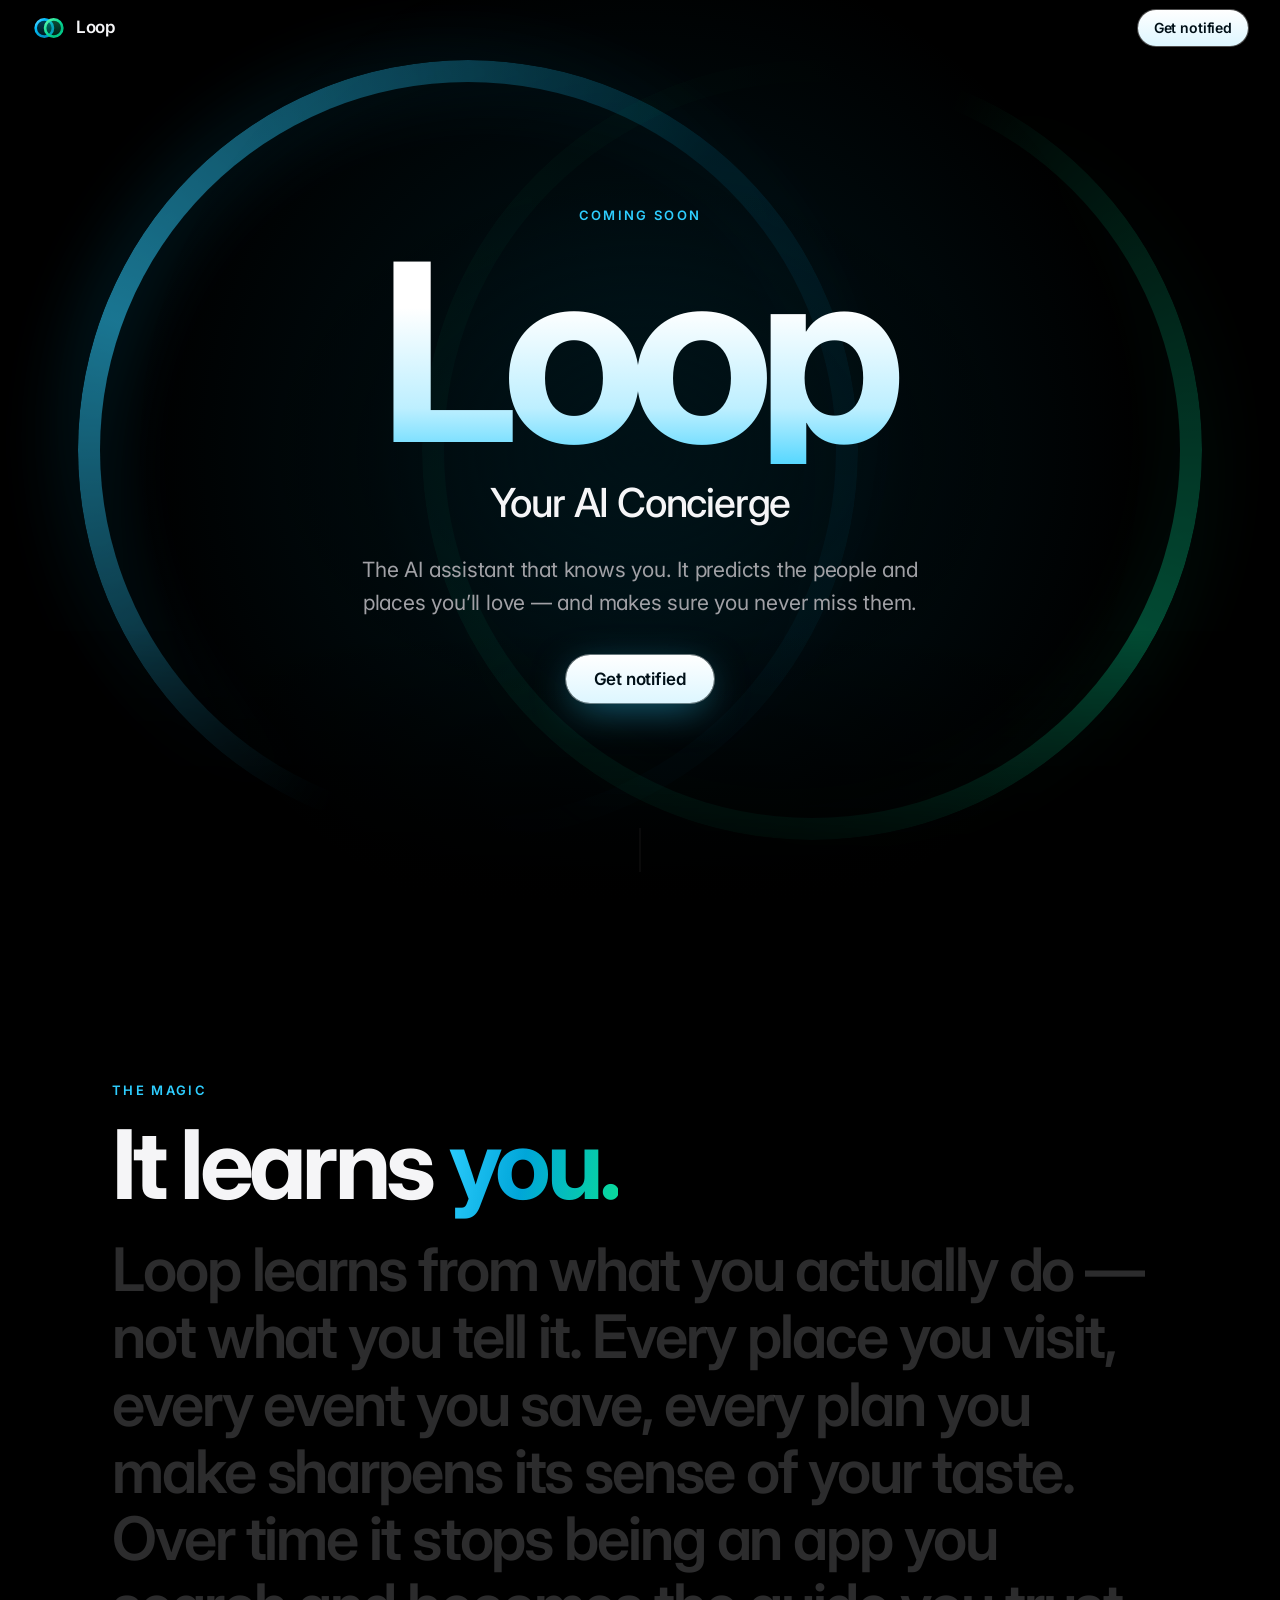
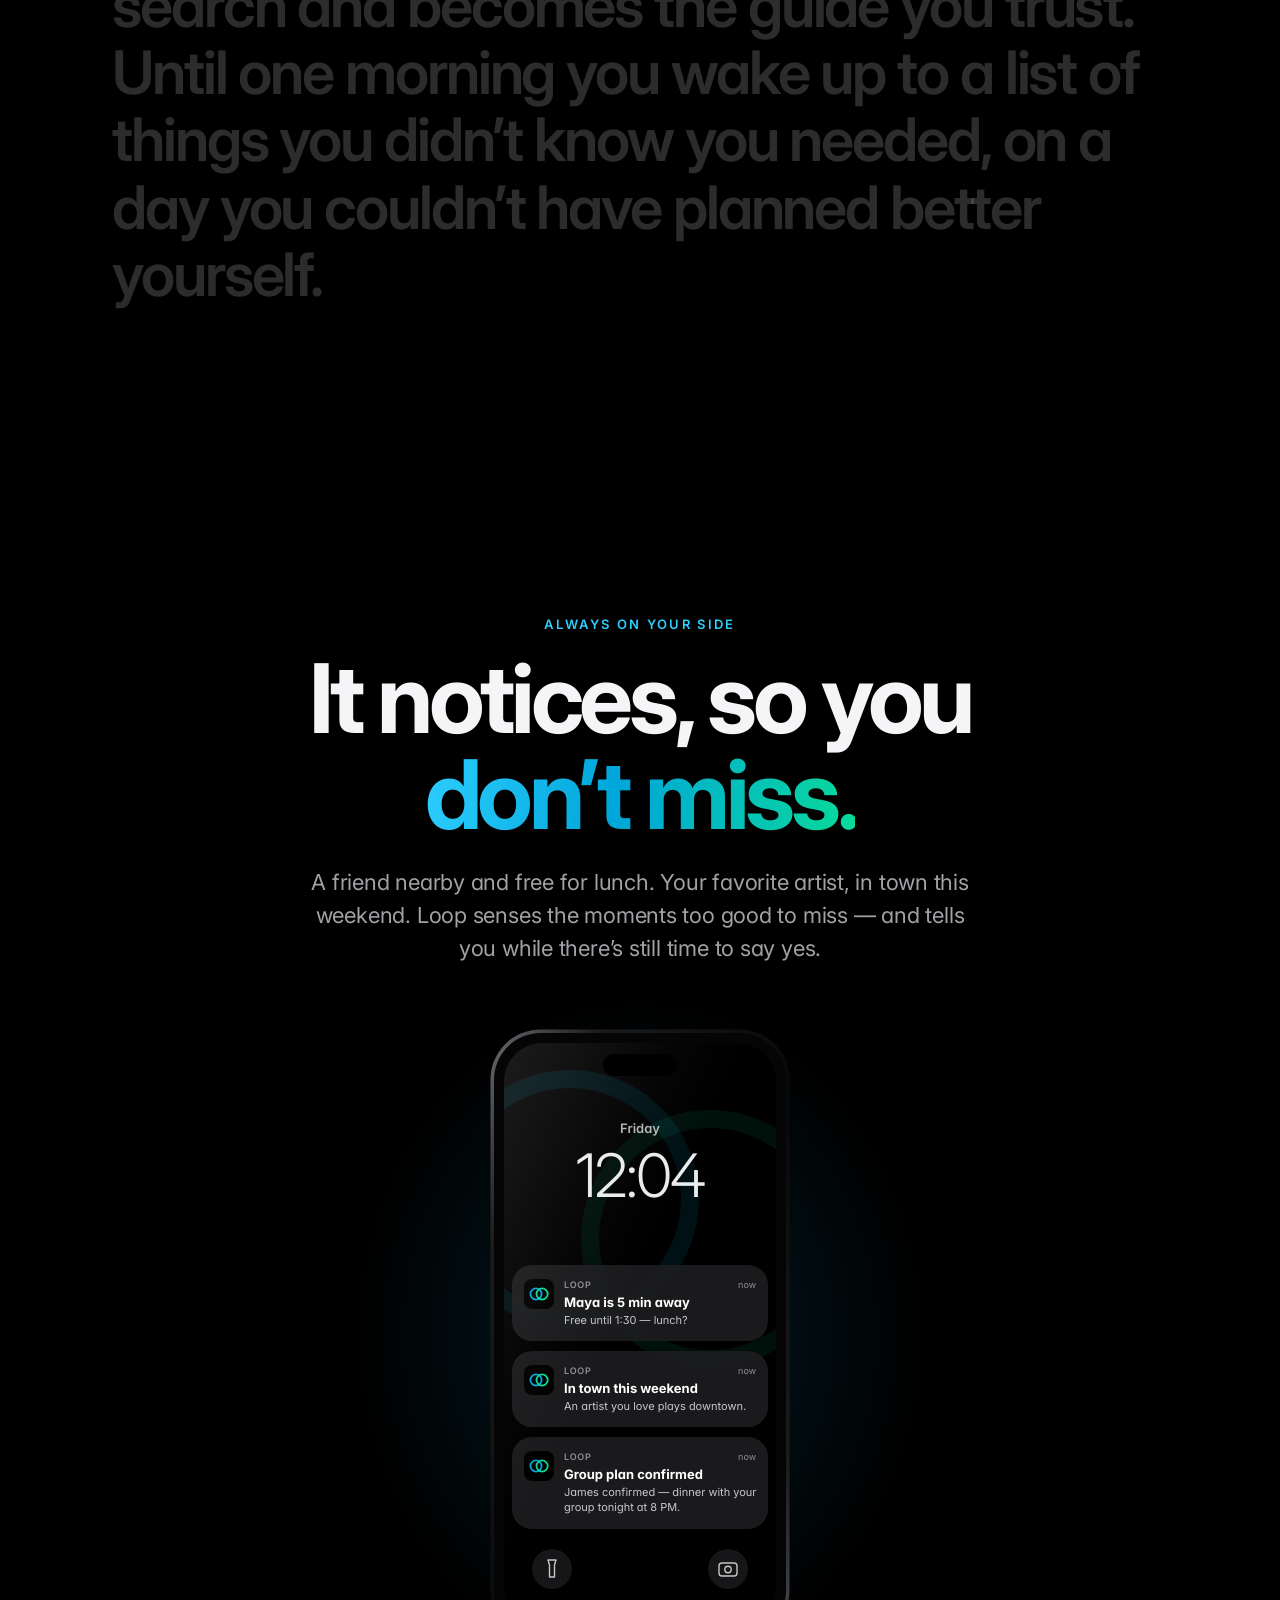
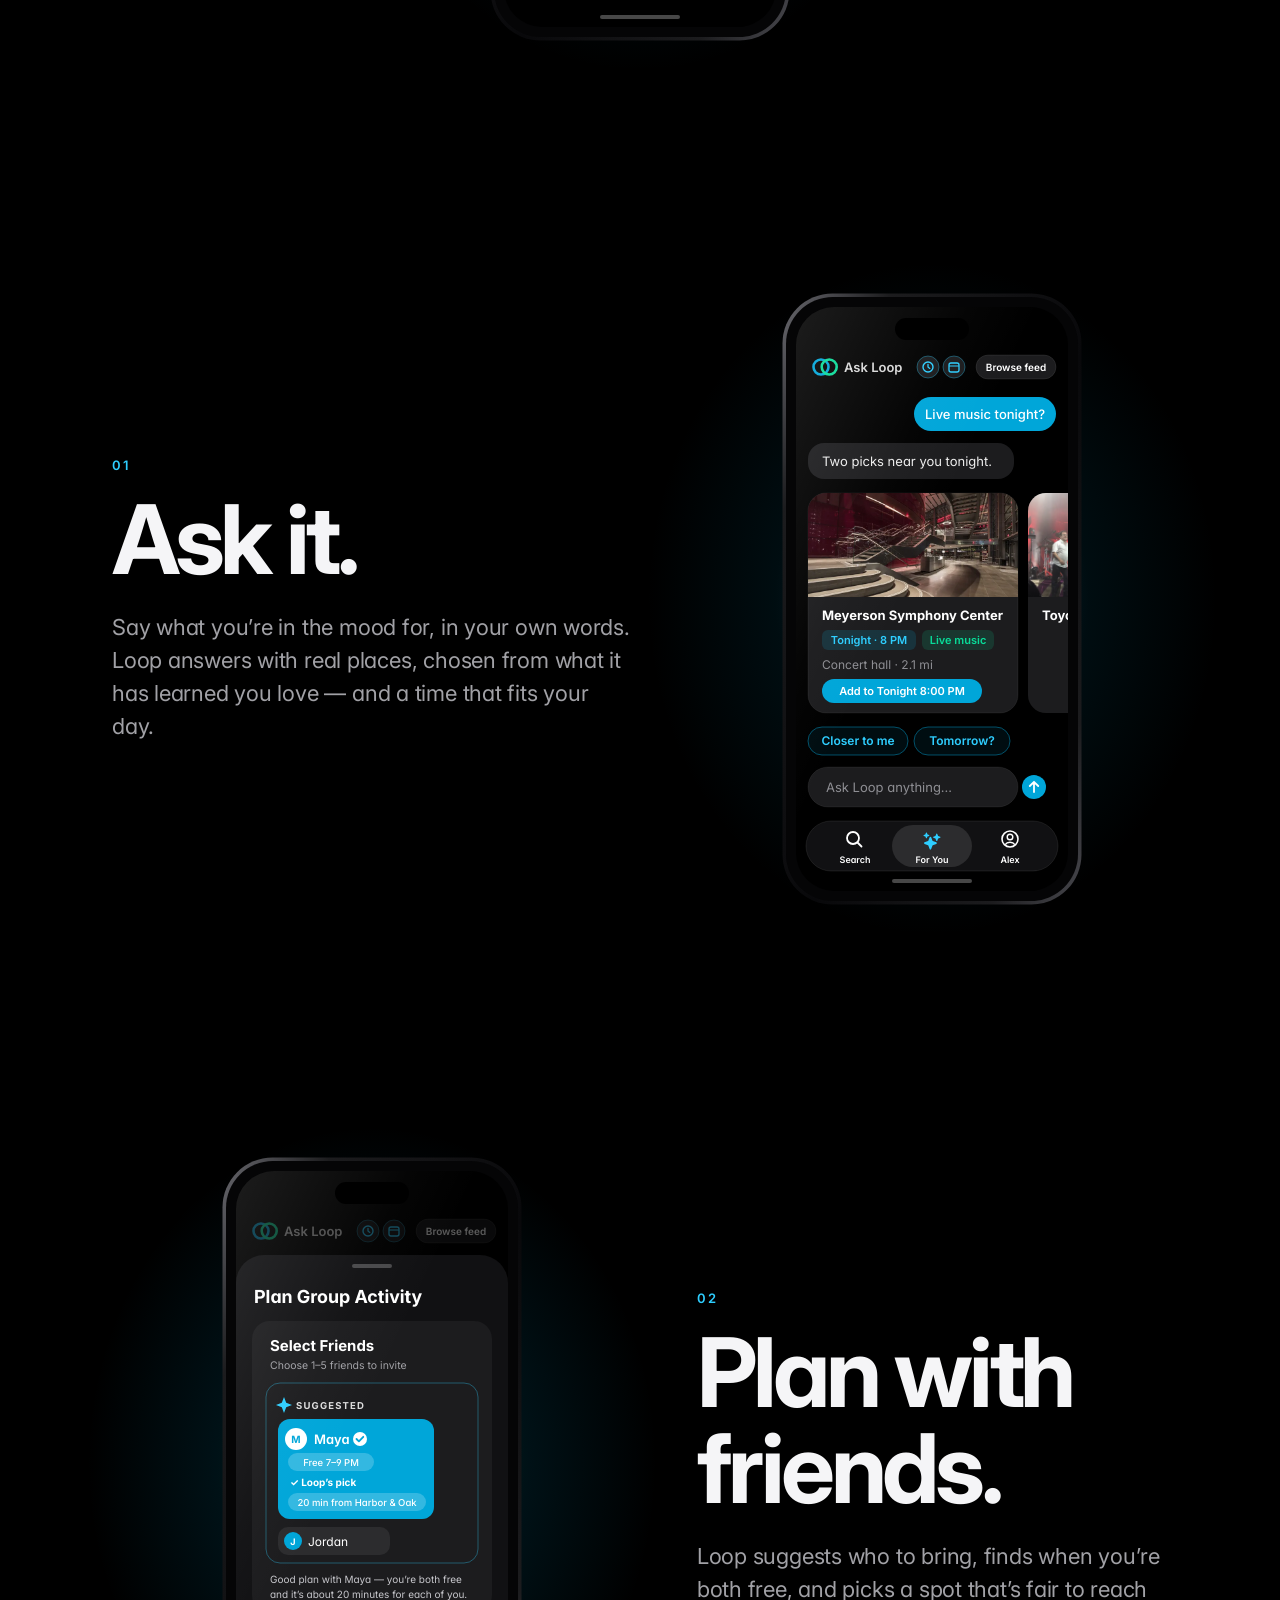
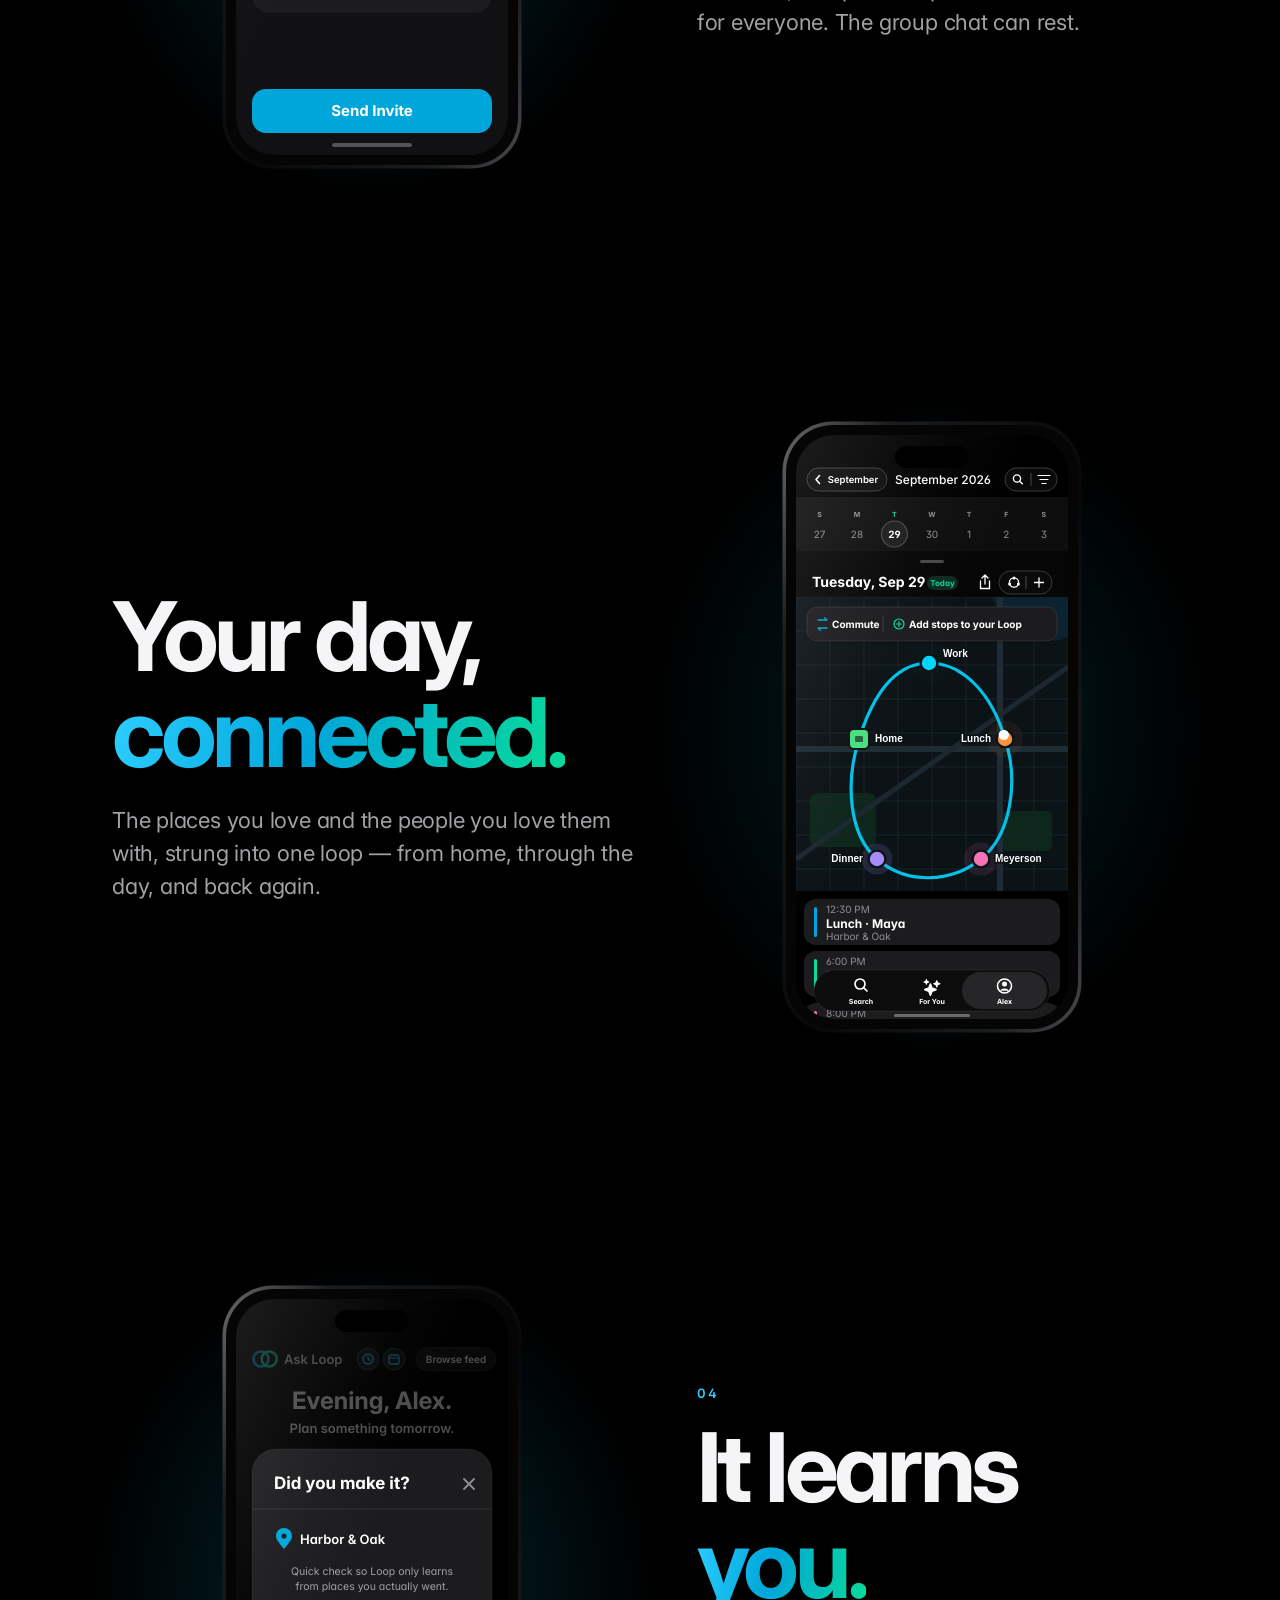
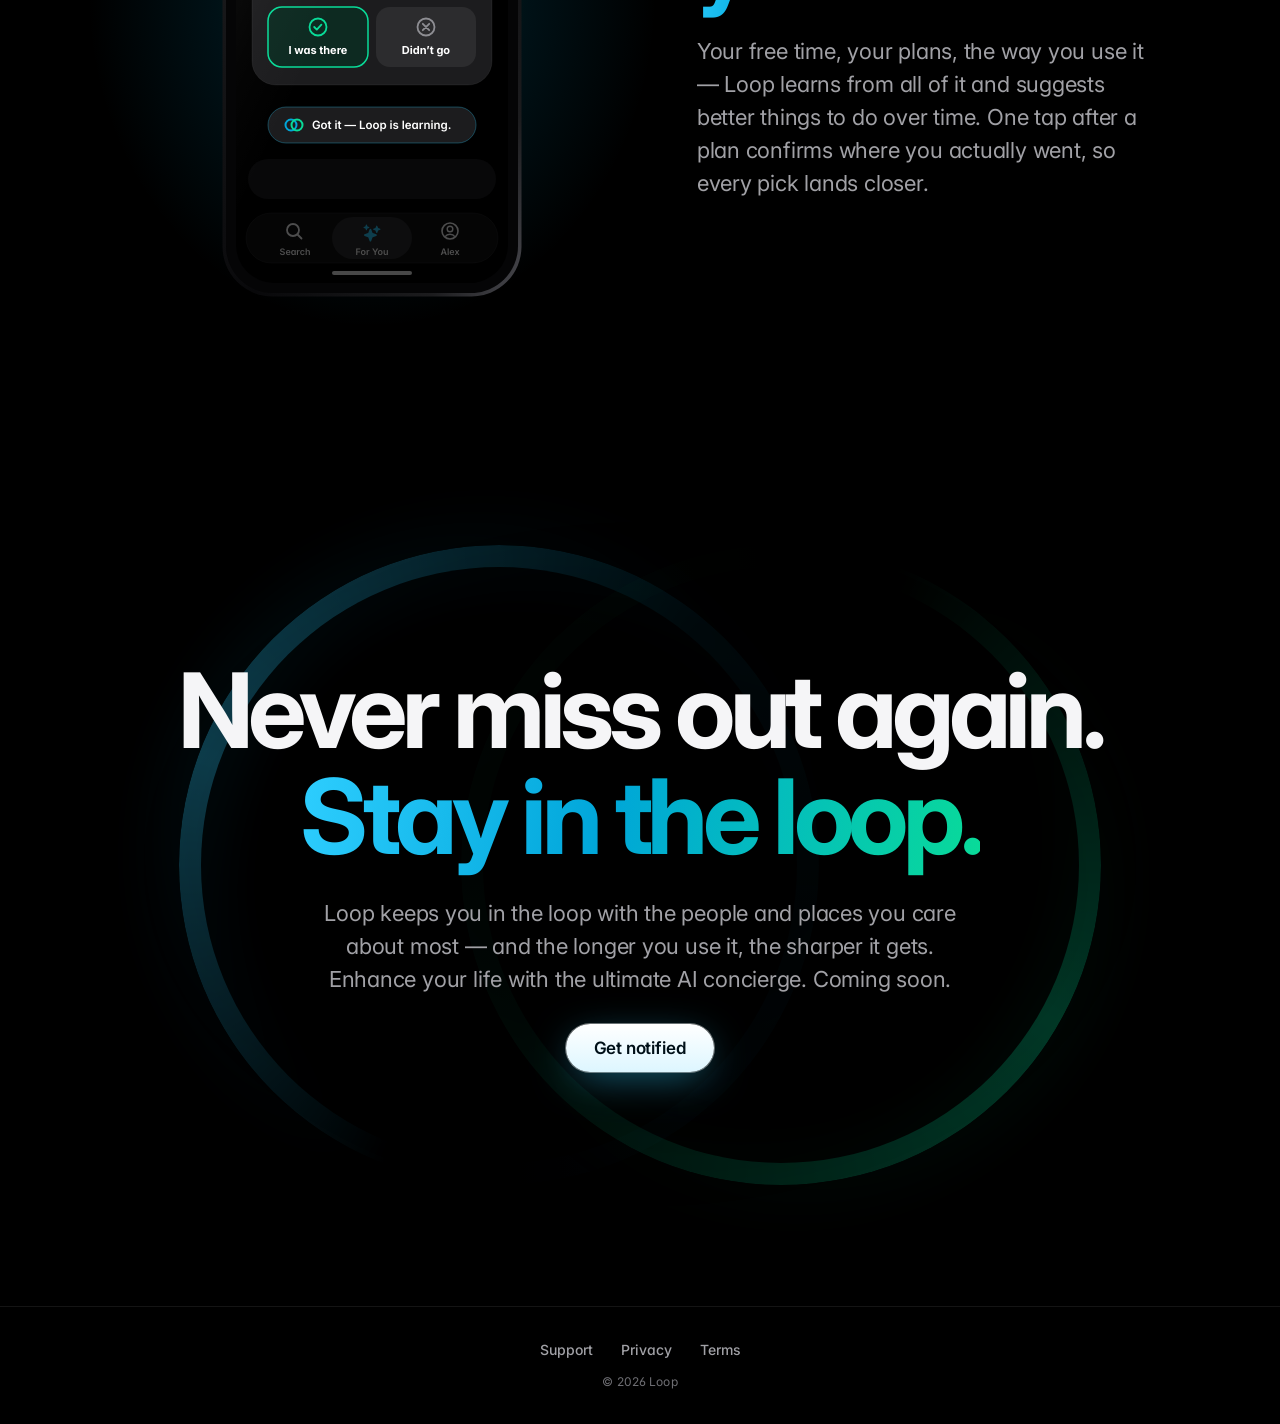
==== index.html @ 88862826 "Footer: drop photo credit" ====
<!DOCTYPE html>
<html lang="en">
<head>
  <meta charset="UTF-8">
  <meta name="viewport" content="width=device-width, initial-scale=1.0, viewport-fit=cover">
  <title>Loop – AI Concierge</title>
  <meta name="description" content="Loop predicts the people and places you'll love and keeps you connected to them, learning your taste over time. Loop – AI Concierge is coming soon.">
  <meta name="theme-color" content="#000000">
  <meta name="color-scheme" content="dark">
  <meta property="og:title" content="Loop – Your AI Concierge">
  <meta property="og:description" content="The AI assistant that knows you. Loop predicts the people and places you'll love, and makes sure you never miss them. Stay in the loop.">
  <meta property="og:type" content="website">
  <meta property="og:url" content="https://loopaiapp.com/">
  <link rel="icon" type="image/svg+xml" href="assets/loop-logo.svg">
  <link rel="icon" type="image/png" href="assets/favicon.png">
  <link rel="apple-touch-icon" href="assets/apple-touch-icon.png">
  <meta property="og:site_name" content="Loop">
  <meta property="og:image" content="https://loopaiapp.com/assets/og-loop.png">
  <meta property="og:image:width" content="1200">
  <meta property="og:image:height" content="630">
  <meta property="og:image:alt" content="Loop, your AI Concierge — coming soon.">
  <meta name="twitter:card" content="summary_large_image">
  <meta name="twitter:title" content="Loop – Your AI Concierge">
  <meta name="twitter:description" content="The AI assistant that knows you. Loop predicts the people and places you'll love, and makes sure you never miss them.">
  <meta name="twitter:image" content="https://loopaiapp.com/assets/og-loop.png">
  <link rel="preconnect" href="https://fonts.googleapis.com">
  <link rel="preconnect" href="https://fonts.gstatic.com" crossorigin>
  <link rel="stylesheet" href="https://fonts.googleapis.com/css2?family=Inter:wght@300;400;500;600;700;800&display=swap">
  <link rel="stylesheet" href="styles.css">
  <script>document.documentElement.classList.add('js');</script>
  <script src="app.js" defer></script>
</head>
<body class="unveil">

  <a class="skip" href="#main">Skip to content</a>

  <header class="nav" id="nav">
    <a class="nav-brand" href="#top" aria-label="Loop home">
      <img src="assets/loop-logo.svg" alt="" width="34" height="24">
      <span>Loop</span>
    </a>
    <a class="pill pill-sm" href="mailto:support@loopaiapp.com?subject=Notify%20me">Get notified</a>
  </header>

  <main id="main">

    <!-- 1. Hero -->
    <section class="hero" id="top" aria-labelledby="hero-title">
      <div class="rings" aria-hidden="true">
        <span class="ring ring-a"></span>
        <span class="ring ring-b"></span>
        <span class="halo"></span>
      </div>

      <div class="hero-inner">
        <p class="eyebrow reveal">Coming soon</p>
        <h1 id="hero-title" class="display reveal" style="--d:1">Loop</h1>
        <p class="hero-sub reveal" style="--d:2">Your AI Concierge</p>
        <p class="hero-promise reveal" style="--d:3">The AI assistant that knows you. It predicts the people and places you&rsquo;ll love &mdash; and makes sure you never miss them.</p>
        <div class="reveal" style="--d:4">
          <a class="pill" href="mailto:support@loopaiapp.com?subject=Notify%20me">Get notified</a>
        </div>
      </div>

      <div class="scroll-cue" aria-hidden="true"><span></span></div>
    </section>

    <!-- 2. It learns you -->
    <section class="learns" aria-labelledby="learns-title">
      <div class="wrap">
        <p class="eyebrow reveal">The magic</p>
        <h2 id="learns-title" class="headline reveal" style="--d:1">It learns <span class="grad">you.</span></h2>
        <p class="manifesto" data-scrub-words>Loop learns from what you actually do &mdash; not what you tell it. Every place you visit, every event you save, every plan you make sharpens its sense of your taste. Over time it stops being an app you search and becomes the guide you trust. Until one morning you wake up to a list of things you didn&rsquo;t know you needed, on a day you couldn&rsquo;t have planned better yourself.</p>
      </div>
    </section>

    <!-- Sensing -->
    <section class="teaser teaser-center" aria-labelledby="sense-title">
      <div class="wrap teaser-grid">
        <div class="teaser-copy">
          <p class="eyebrow reveal">Always on your side</p>
          <h2 id="sense-title" class="headline reveal" style="--d:1">It notices, so you <span class="grad">don&rsquo;t miss.</span></h2>
          <p class="lede reveal" style="--d:2">A friend nearby and free for lunch. Your favorite artist, in town this weekend. Loop senses the moments too good to miss &mdash; and tells you while there&rsquo;s still time to say yes.</p>
        </div>
        <figure class="stage" data-scrub style="--i:4">
          <span class="stage-glow" aria-hidden="true"></span>
          <div class="tilt"><div class="float">
          <svg class="art art-note" viewBox="0 0 300 612" width="300" height="612" role="img" aria-labelledby="note-t">
            <title id="note-t">Lock screen: Loop notifies you that Maya is five minutes away and free for lunch, then that an artist you love is in town, then that James confirmed tonight&#8217;s group dinner.</title>
            <defs>
              <linearGradient id="note-edge" x1="0" y1="0" x2="1" y2="1"><stop offset="0" stop-color="#6a6a70"/><stop offset=".18" stop-color="#1c1c1e"/><stop offset=".55" stop-color="#08080a"/><stop offset=".85" stop-color="#1c1c1e"/><stop offset="1" stop-color="#4a4a50"/></linearGradient>
              <linearGradient id="note-glass" x1="0" y1="0" x2="1" y2="1"><stop offset="0" stop-color="#fff" stop-opacity=".11"/><stop offset=".32" stop-color="#fff" stop-opacity=".02"/><stop offset=".45" stop-color="#fff" stop-opacity="0"/></linearGradient>
              <linearGradient id="note-sheen" x1="0" y1="0" x2="1" y2="0"><stop offset="0" stop-color="#9FEAFF" stop-opacity="0"/><stop offset=".5" stop-color="#9FEAFF" stop-opacity=".10"/><stop offset="1" stop-color="#9FEAFF" stop-opacity="0"/></linearGradient>
              <clipPath id="note-scr"><rect x="14" y="14" width="272" height="584" rx="38"/></clipPath>
            </defs>
            <rect x="0.5" y="0.5" width="299" height="611" rx="50" fill="url(#note-edge)"/>
            <rect x="4" y="4" width="292" height="604" rx="47" fill="#050506"/>
            <rect x="14" y="14" width="272" height="584" rx="38" fill="#000"/>
            <g clip-path="url(#note-scr)">
              <circle cx="80" cy="170" r="120" fill="none" stroke="#00A6D9" stroke-opacity=".10" stroke-width="18"/>
              <circle cx="220" cy="210" r="120" fill="none" stroke="#09DB98" stroke-opacity=".07" stroke-width="18"/>
              <text x="150" y="104" font-size="13" font-weight="600" fill="#fff" fill-opacity=".7" text-anchor="middle">Friday</text>
              <text x="150" y="168" font-size="60" font-weight="300" fill="#fff" fill-opacity=".92" text-anchor="middle" letter-spacing="-2">12:04</text>
              <g class="nt-1">
                <rect x="22" y="236" width="256" height="76" rx="20" fill="#1C1C1E" fill-opacity=".94"/>
                <rect x="34" y="250" width="30" height="30" rx="8" fill="#000"/>
                <circle cx="46" cy="265" r="5.6" fill="none" stroke="#00A6D9" stroke-width="1.8"/><circle cx="52.1" cy="265" r="5.6" fill="none" stroke="#09DB98" stroke-width="1.8"/>
                <text x="74" y="259" font-size="9" font-weight="600" fill="#8E8E93" letter-spacing=".8">LOOP</text>
                <text x="266" y="259" font-size="9" fill="#8E8E93" text-anchor="end">now</text>
                <text x="74" y="278" font-size="13" font-weight="700" fill="#fff">Maya is 5 min away</text>
                <text x="74" y="295" font-size="11" fill="#C7C7CC">Free until 1:30 &#8212; lunch?</text>
              </g>
              <g class="nt-2">
                <rect x="22" y="322" width="256" height="76" rx="20" fill="#1C1C1E" fill-opacity=".94"/>
                <rect x="34" y="336" width="30" height="30" rx="8" fill="#000"/>
                <circle cx="46" cy="351" r="5.6" fill="none" stroke="#00A6D9" stroke-width="1.8"/><circle cx="52.1" cy="351" r="5.6" fill="none" stroke="#09DB98" stroke-width="1.8"/>
                <text x="74" y="345" font-size="9" font-weight="600" fill="#8E8E93" letter-spacing=".8">LOOP</text>
                <text x="266" y="345" font-size="9" fill="#8E8E93" text-anchor="end">now</text>
                <text x="74" y="364" font-size="13" font-weight="700" fill="#fff">In town this weekend</text>
                <text x="74" y="381" font-size="11" fill="#C7C7CC">An artist you love plays downtown.</text>
              </g>
              <g class="nt-3">
                <rect x="22" y="408" width="256" height="92" rx="20" fill="#1C1C1E" fill-opacity=".94"/>
                <rect x="34" y="422" width="30" height="30" rx="8" fill="#000"/>
                <circle cx="46" cy="437" r="5.6" fill="none" stroke="#00A6D9" stroke-width="1.8"/><circle cx="52.1" cy="437" r="5.6" fill="none" stroke="#09DB98" stroke-width="1.8"/>
                <text x="74" y="431" font-size="9" font-weight="600" fill="#8E8E93" letter-spacing=".8">LOOP</text>
                <text x="266" y="431" font-size="9" fill="#8E8E93" text-anchor="end">now</text>
                <text x="74" y="450" font-size="13" font-weight="700" fill="#fff">Group plan confirmed</text>
                <text x="74" y="467" font-size="11" fill="#C7C7CC">James confirmed &#8212; dinner with your</text>
                <text x="74" y="482" font-size="11" fill="#C7C7CC">group tonight at 8 PM.</text>
              </g>
              <circle cx="62" cy="540" r="20" fill="#1C1C1E" fill-opacity=".8"/><circle cx="238" cy="540" r="20" fill="#1C1C1E" fill-opacity=".8"/>
              <path d="M58 531 h8 l-1.5 5 v12 h-5 v-12 Z" fill="none" stroke="#fff" stroke-opacity=".75" stroke-width="1.4" stroke-linejoin="round"/>
              <rect x="229" y="534" width="18" height="13" rx="3" fill="none" stroke="#fff" stroke-opacity=".75" stroke-width="1.4"/><circle cx="238" cy="540.5" r="3.2" fill="none" stroke="#fff" stroke-opacity=".75" stroke-width="1.4"/>
              <rect class="art-sheen" x="-150" y="0" width="110" height="612" fill="url(#note-sheen)" transform="skewX(-14)"/>
            </g>
            <rect x="14" y="14" width="272" height="584" rx="38" fill="url(#note-glass)"/>
            <rect x="113" y="25" width="74" height="22" rx="11" fill="#000"/>
            <rect x="110" y="586" width="80" height="4" rx="2" fill="#fff" opacity=".28"/>
          </svg>
          </div></div>
        </figure>
      </div>
    </section>

    <!-- 3. Teasers -->
    <section class="teaser" aria-labelledby="t1-title">
      <div class="wrap teaser-grid">
        <div class="teaser-copy">
          <p class="eyebrow reveal">01</p>
          <h2 id="t1-title" class="headline reveal" style="--d:1">Ask it.</h2>
          <p class="lede reveal" style="--d:2">Say what you&rsquo;re in the mood for, in your own words. Loop answers with real places, chosen from what it has learned you love &mdash; and a time that fits your day.</p>
        </div>
        <figure class="stage" data-scrub style="--i:0">
          <span class="stage-glow" aria-hidden="true"></span>
          <div class="tilt"><div class="float">
          <svg class="art art-ask" viewBox="0 0 300 612" width="300" height="612" role="img" aria-labelledby="ask-t">
            <title id="ask-t">Ask Loop: you type live music tonight, Loop answers with two picks near you and a venue card slides in.</title>
            <defs>
              <linearGradient id="ask-edge" x1="0" y1="0" x2="1" y2="1"><stop offset="0" stop-color="#6a6a70"/><stop offset=".18" stop-color="#1c1c1e"/><stop offset=".55" stop-color="#08080a"/><stop offset=".85" stop-color="#1c1c1e"/><stop offset="1" stop-color="#4a4a50"/></linearGradient>
              <linearGradient id="ask-glass" x1="0" y1="0" x2="1" y2="1"><stop offset="0" stop-color="#fff" stop-opacity=".11"/><stop offset=".32" stop-color="#fff" stop-opacity=".02"/><stop offset=".45" stop-color="#fff" stop-opacity="0"/></linearGradient>
              <linearGradient id="ask-sheen" x1="0" y1="0" x2="1" y2="0"><stop offset="0" stop-color="#9FEAFF" stop-opacity="0"/><stop offset=".5" stop-color="#9FEAFF" stop-opacity=".10"/><stop offset="1" stop-color="#9FEAFF" stop-opacity="0"/></linearGradient>
              <clipPath id="ask-img1"><path d="M26 304 V218 a18 18 0 0 1 18 -18 H218 a18 18 0 0 1 18 18 V304 Z"/></clipPath>
              <clipPath id="ask-img2"><path d="M246 304 V218 a18 18 0 0 1 18 -18 H378 a18 18 0 0 1 18 18 V304 Z"/></clipPath>
              <clipPath id="ask-bar"><rect x="26" y="474" width="206" height="40" rx="20"/></clipPath>
              <clipPath id="ask-scr"><rect x="14" y="14" width="272" height="584" rx="38"/></clipPath>
            </defs>
            <rect x="0.5" y="0.5" width="299" height="611" rx="50" fill="url(#ask-edge)"/>
            <rect x="4" y="4" width="292" height="604" rx="47" fill="#050506"/>
            <rect x="14" y="14" width="272" height="584" rx="38" fill="#000"/>
            <g clip-path="url(#ask-scr)">
              <g opacity="1.0">
                <circle cx="39" cy="74" r="7.5" fill="none" stroke="#00A6D9" stroke-width="2.6"/>
                <circle cx="47.2" cy="74" r="7.5" fill="none" stroke="#09DB98" stroke-width="2.6"/>
                <text x="62" y="78.5" font-size="13" font-weight="600" fill="#fff" fill-opacity=".85">Ask Loop</text>
                <circle cx="146" cy="74" r="11" fill="#1C1C1E" stroke="#2ECEFF" stroke-opacity=".35"/><circle cx="146" cy="74" r="5" fill="none" stroke="#2ECEFF" stroke-width="1.4"/><path d="M146 71.5 V74 L147.8 75.4" fill="none" stroke="#2ECEFF" stroke-width="1.3" stroke-linecap="round"/>
                <circle cx="172" cy="74" r="11" fill="#1C1C1E" stroke="#2ECEFF" stroke-opacity=".35"/><rect x="167" y="70" width="10" height="9" rx="2" fill="none" stroke="#2ECEFF" stroke-width="1.3"/><path d="M167 73 H177" stroke="#2ECEFF" stroke-width="1.1"/>
                <rect x="194" y="62" width="80" height="24" rx="12" fill="#1C1C1E" stroke="#fff" stroke-opacity=".08"/>
                <text x="234" y="77.5" font-size="10" font-weight="600" fill="#fff" text-anchor="middle">Browse feed</text>
              </g>
              <g class="ask-q">
                <rect x="132" y="104" width="142" height="34" rx="17" fill="#00A6D9"/>
                <text x="203" y="126" font-size="13" font-weight="500" fill="#fff" text-anchor="middle">Live music tonight?</text>
              </g>
              <g class="ask-a">
                <rect x="26" y="150" width="206" height="36" rx="16" fill="#1C1C1E"/>
                <text x="40" y="173" font-size="13" fill="#fff" fill-opacity=".92">Two picks near you tonight.</text>
              </g>
              <g class="ask-card">
                <rect x="26" y="200" width="210" height="220" rx="18" fill="#1C1C1E" stroke="#fff" stroke-opacity=".06"/>
                <image href="assets/photo-meyerson-interior.webp" x="26" y="200" width="210" height="104" preserveAspectRatio="xMidYMid slice" clip-path="url(#ask-img1)"/>
                <text x="40" y="327" font-size="13" font-weight="700" fill="#fff">Meyerson Symphony Center</text>
                <rect x="40" y="337" width="94" height="20" rx="6" fill="#00A6D9" fill-opacity=".16"/><text x="87" y="351" font-size="11" font-weight="600" fill="#2ECEFF" text-anchor="middle">Tonight &#183; 8 PM</text>
                <rect x="140" y="337" width="72" height="20" rx="6" fill="#09DB98" fill-opacity=".14"/><text x="176" y="351" font-size="11" font-weight="600" fill="#09DB98" text-anchor="middle">Live music</text>
                <text x="40" y="376" font-size="12" fill="#8E8E93">Concert hall &#183; 2.1 mi</text>
                <rect x="40" y="386" width="160" height="24" rx="12" fill="#00A6D9"/>
                <text x="120" y="402" font-size="11" font-weight="600" fill="#fff" text-anchor="middle">Add to Tonight 8:00 PM</text>
                <rect x="246" y="200" width="150" height="220" rx="18" fill="#1C1C1E"/>
                <image href="assets/photo-music-factory.webp" x="246" y="200" width="150" height="104" preserveAspectRatio="xMidYMid slice" clip-path="url(#ask-img2)"/>
                <text x="260" y="327" font-size="13" font-weight="700" fill="#fff">Toyota Music Factory</text>
              </g>
              <g class="ask-chips">
                <rect x="26" y="434" width="100" height="28" rx="14" fill="#00A6D9" fill-opacity=".08" stroke="#00A6D9" stroke-opacity=".45"/>
                <text x="76" y="452" font-size="12" font-weight="600" fill="#2ECEFF" text-anchor="middle">Closer to me</text>
                <rect x="132" y="434" width="96" height="28" rx="14" fill="#00A6D9" fill-opacity=".08" stroke="#00A6D9" stroke-opacity=".45"/>
                <text x="180" y="452" font-size="12" font-weight="600" fill="#2ECEFF" text-anchor="middle">Tomorrow?</text>
              </g>
              <rect x="26" y="474" width="210" height="40" rx="20" fill="#1C1C1E" stroke="#fff" stroke-opacity=".06"/>
              <text class="ask-ph" x="44" y="499" font-size="13" fill="#8E8E93">Ask Loop anything&#8230;</text>
              <g clip-path="url(#ask-bar)">
              <text class="ask-typed" x="44" y="499" font-size="13" fill="#fff">Live music tonight?</text>
              <rect class="ask-cover" x="40" y="480" width="188" height="28" fill="#1C1C1E"/>
              <rect class="ask-caret" x="43" y="486" width="1.5" height="16" fill="#2ECEFF"/>
              </g>
              <g class="ask-send">
                <circle cx="252" cy="494" r="12" fill="#00A6D9"/>
                <path d="M252 499 V489 M247.8 493 L252 488.8 L256.2 493" fill="none" stroke="#fff" stroke-width="1.8" stroke-linecap="round" stroke-linejoin="round"/>
              </g>
              <g opacity="1.0">
                <rect x="24" y="528" width="252" height="50" rx="25" fill="#111113" stroke="#fff" stroke-opacity=".08"/>
                <rect x="110" y="532" width="80" height="42" rx="21" fill="#2C2C2E"/>
                <circle cx="71" cy="545" r="6" fill="none" stroke="#fff" stroke-width="1.8"/><path d="M75.5 549.5 L79.5 553.5" stroke="#fff" stroke-width="1.8" stroke-linecap="round"/>
                <text x="73" y="570" font-size="9" font-weight="600" fill="#fff" text-anchor="middle">Search</text>
                <path transform="translate(141.5 539.5) scale(0.03320)" d="M208 512a24.84 24.84 0 01-23.34-16l-39.84-103.6a16.06 16.06 0 00-9.19-9.19L32 343.34a25 25 0 010-46.68l103.6-39.84a16.06 16.06 0 009.19-9.19L184.66 144a25 25 0 0146.68 0l39.84 103.6a16.06 16.06 0 009.19 9.19l103 39.63a25.49 25.49 0 0116.63 24.1 24.82 24.82 0 01-16 22.82l-103.6 39.84a16.06 16.06 0 00-9.19 9.19L231.34 496A24.84 24.84 0 01208 512zM88 176a14.67 14.67 0 01-13.69-9.4l-16.86-43.84a7.28 7.28 0 00-4.21-4.21L9.4 101.69a14.67 14.67 0 010-27.38l43.84-16.86a7.31 7.31 0 004.21-4.21L74.16 9.79A15 15 0 0186.23.11a14.67 14.67 0 0115.46 9.29l16.86 43.84a7.31 7.31 0 004.21 4.21l43.84 16.86a14.67 14.67 0 010 27.38l-43.84 16.86a7.28 7.28 0 00-4.21 4.21l-16.86 43.84A14.67 14.67 0 0188 176zM400 256a16 16 0 01-14.93-10.26l-22.84-59.37a8 8 0 00-4.6-4.6l-59.37-22.84a16 16 0 010-29.86l59.37-22.84a8 8 0 004.6-4.6l22.67-58.95a16.45 16.45 0 0113.17-10.57 16 16 0 0116.86 10.15l22.84 59.37a8 8 0 004.6 4.6l59.37 22.84a16 16 0 010 29.86l-59.37 22.84a8 8 0 00-4.6 4.6l-22.84 59.37A16 16 0 01400 256z" fill="#2ECEFF"/>
                <text x="150" y="570" font-size="9" font-weight="600" fill="#fff" text-anchor="middle">For You</text>
                <circle cx="228" cy="546" r="8" fill="none" stroke="#fff" stroke-width="1.6"/><circle cx="228" cy="544" r="2.8" fill="none" stroke="#fff" stroke-width="1.4"/><path d="M223.2 551.6 a5.4 4.4 0 0 1 9.6 0" fill="none" stroke="#fff" stroke-width="1.4"/>
                <text x="228" y="570" font-size="9" font-weight="600" fill="#fff" text-anchor="middle">Alex</text>
              </g>
              <rect class="art-sheen" x="-150" y="0" width="110" height="612" fill="url(#ask-sheen)" transform="skewX(-14)"/>
            </g>
            <rect x="14" y="14" width="272" height="584" rx="38" fill="url(#ask-glass)"/>
            <rect x="113" y="25" width="74" height="22" rx="11" fill="#000"/>
            <rect x="110" y="586" width="80" height="4" rx="2" fill="#fff" opacity=".28"/>
          </svg>
          </div></div>
        </figure>
      </div>
    </section>

    <section class="teaser teaser-flip" aria-labelledby="t2-title">
      <div class="wrap teaser-grid">
        <div class="teaser-copy">
          <p class="eyebrow reveal">02</p>
          <h2 id="t2-title" class="headline reveal" style="--d:1">Plan with friends.</h2>
          <p class="lede reveal" style="--d:2">Loop suggests who to bring, finds when you&rsquo;re both free, and picks a spot that&rsquo;s fair to reach for everyone. The group chat can rest.</p>
        </div>
        <figure class="stage stage-green" data-scrub style="--i:1">
          <span class="stage-glow" aria-hidden="true"></span>
          <div class="tilt"><div class="float">
          <svg class="art art-plan" viewBox="0 0 300 612" width="300" height="612" role="img" aria-labelledby="plan-t">
            <title id="plan-t">Plan Group Activity: Loop picks a friend, shows when you are both free and how far each of you is, then Send Invite lights up.</title>
            <defs>
              <linearGradient id="plan-edge" x1="0" y1="0" x2="1" y2="1"><stop offset="0" stop-color="#6a6a70"/><stop offset=".18" stop-color="#1c1c1e"/><stop offset=".55" stop-color="#08080a"/><stop offset=".85" stop-color="#1c1c1e"/><stop offset="1" stop-color="#4a4a50"/></linearGradient>
              <linearGradient id="plan-glass" x1="0" y1="0" x2="1" y2="1"><stop offset="0" stop-color="#fff" stop-opacity=".11"/><stop offset=".32" stop-color="#fff" stop-opacity=".02"/><stop offset=".45" stop-color="#fff" stop-opacity="0"/></linearGradient>
              <linearGradient id="plan-sheen" x1="0" y1="0" x2="1" y2="0"><stop offset="0" stop-color="#9FEAFF" stop-opacity="0"/><stop offset=".5" stop-color="#9FEAFF" stop-opacity=".10"/><stop offset="1" stop-color="#9FEAFF" stop-opacity="0"/></linearGradient>
              <clipPath id="plan-scr"><rect x="14" y="14" width="272" height="584" rx="38"/></clipPath>
            </defs>
            <rect x="0.5" y="0.5" width="299" height="611" rx="50" fill="url(#plan-edge)"/>
            <rect x="4" y="4" width="292" height="604" rx="47" fill="#050506"/>
            <rect x="14" y="14" width="272" height="584" rx="38" fill="#000"/>
            <g clip-path="url(#plan-scr)">
              <g opacity="0.35">
                <circle cx="39" cy="74" r="7.5" fill="none" stroke="#00A6D9" stroke-width="2.6"/>
                <circle cx="47.2" cy="74" r="7.5" fill="none" stroke="#09DB98" stroke-width="2.6"/>
                <text x="62" y="78.5" font-size="13" font-weight="600" fill="#fff" fill-opacity=".85">Ask Loop</text>
                <circle cx="146" cy="74" r="11" fill="#1C1C1E" stroke="#2ECEFF" stroke-opacity=".35"/><circle cx="146" cy="74" r="5" fill="none" stroke="#2ECEFF" stroke-width="1.4"/><path d="M146 71.5 V74 L147.8 75.4" fill="none" stroke="#2ECEFF" stroke-width="1.3" stroke-linecap="round"/>
                <circle cx="172" cy="74" r="11" fill="#1C1C1E" stroke="#2ECEFF" stroke-opacity=".35"/><rect x="167" y="70" width="10" height="9" rx="2" fill="none" stroke="#2ECEFF" stroke-width="1.3"/><path d="M167 73 H177" stroke="#2ECEFF" stroke-width="1.1"/>
                <rect x="194" y="62" width="80" height="24" rx="12" fill="#1C1C1E" stroke="#fff" stroke-opacity=".08"/>
                <text x="234" y="77.5" font-size="10" font-weight="600" fill="#fff" text-anchor="middle">Browse feed</text>
              </g>
              <rect x="14" y="98" width="272" height="520" rx="28" fill="#111113"/>
              <rect x="130" y="107" width="40" height="4" rx="2" fill="#48484A"/>
              <text x="32" y="146" font-size="18" font-weight="700" fill="#fff">Plan Group Activity</text>
              <rect x="30" y="164" width="240" height="292" rx="18" fill="#1C1C1E"/>
              <text x="48" y="194" font-size="15" font-weight="700" fill="#fff">Select Friends</text>
              <text x="48" y="212" font-size="10.5" fill="#A1A1A6">Choose 1&#8211;5 friends to invite</text>
              <rect x="44" y="226" width="212" height="180" rx="14" fill="none" stroke="#2ECEFF" stroke-opacity=".35"/>
              <path d="M62 240 l2.2 5.8 5.8 2.2 -5.8 2.2 -2.2 5.8 -2.2 -5.8 -5.8 -2.2 5.8 -2.2 Z" fill="#2ECEFF"/>
              <text x="74" y="252" font-size="9.5" font-weight="700" fill="#fff" fill-opacity=".85" letter-spacing="1.2">SUGGESTED</text>
              <g transform="translate(56 262)">
                <rect width="156" height="100" rx="12" fill="#2C2C2E"/>
                <rect class="plan-on" width="156" height="100" rx="12" fill="#00A6D9"/>
                <circle cx="18" cy="20" r="11" fill="#fff"/><text x="18" y="24" font-size="10" font-weight="700" fill="#00A6D9" text-anchor="middle">M</text>
                <text x="36" y="24.5" font-size="13" font-weight="600" fill="#fff">Maya</text>
                <g class="plan-check"><circle cx="82" cy="20" r="7" fill="#fff"/><path d="M78.5 20 l2.4 2.4 4.4 -4.6" fill="none" stroke="#00A6D9" stroke-width="1.8" stroke-linecap="round" stroke-linejoin="round"/></g>
                <g class="plan-free"><rect x="10" y="34" width="86" height="18" rx="9" fill="#fff" fill-opacity=".2"/><text x="53" y="46.5" font-size="9.5" font-weight="500" fill="#fff" text-anchor="middle">Free 7&#8211;9 PM</text></g>
                <text class="plan-pick" x="12" y="67" font-size="10" font-weight="700" fill="#fff">&#10003; Loop&#8217;s pick</text>
                <g class="plan-dist"><rect x="10" y="74" width="138" height="18" rx="9" fill="#fff" fill-opacity=".2"/><text x="79" y="86.5" font-size="9.5" font-weight="500" fill="#fff" text-anchor="middle">20 min from Harbor &amp; Oak</text></g>
              </g>
              <g transform="translate(56 370)">
                <rect width="112" height="28" rx="10" fill="#2C2C2E"/>
                <circle cx="15" cy="14" r="9" fill="#00A6D9"/><text x="15" y="17.5" font-size="9" font-weight="700" fill="#fff" text-anchor="middle">J</text>
                <text x="30" y="18.5" font-size="12" fill="#fff">Jordan</text>
              </g>
              <g class="plan-sum">
                <text x="48" y="426" font-size="10" fill="#C7C7CC">Good plan with Maya &#8212; you&#8217;re both free</text>
                <text x="48" y="441" font-size="10" fill="#C7C7CC">and it&#8217;s about 20 minutes for each of you.</text>
              </g>
              <g class="plan-send">
                <rect x="30" y="532" width="240" height="44" rx="14" fill="#00A6D9"/>
                <rect class="plan-send-off" x="30" y="532" width="240" height="44" rx="14" fill="#2C2C2E"/>
                <text x="150" y="559" font-size="15" font-weight="700" fill="#fff" text-anchor="middle">Send Invite</text>
              </g>
              <rect class="art-sheen" x="-150" y="0" width="110" height="612" fill="url(#plan-sheen)" transform="skewX(-14)"/>
            </g>
            <rect x="14" y="14" width="272" height="584" rx="38" fill="url(#plan-glass)"/>
            <rect x="113" y="25" width="74" height="22" rx="11" fill="#000"/>
            <rect x="110" y="586" width="80" height="4" rx="2" fill="#fff" opacity=".28"/>
          </svg>
          </div></div>
        </figure>
      </div>
    </section>

    <section class="teaser" aria-labelledby="t3-title">
      <div class="wrap teaser-grid">
        <div class="teaser-copy">
          <p class="eyebrow reveal">03</p>
          <h2 id="t3-title" class="headline reveal" style="--d:1">Your day, <span class="grad">connected.</span></h2>
          <p class="lede reveal" style="--d:2">The places you love and the people you love them with, strung into one loop &mdash; from home, through the day, and back again.</p>
        </div>
        <figure class="stage" data-scrub style="--i:2">
          <span class="stage-glow" aria-hidden="true"></span>
          <div class="tilt"><div class="float">
          <svg class="art art-day" viewBox="0 0 300 612" width="300" height="612" role="img" aria-labelledby="day-t">
            <title id="day-t">Today's Loop: a route drawn from home, through the day's stops, and back home.</title>
            <defs>
              <linearGradient id="day-edge" x1="0" y1="0" x2="1" y2="1"><stop offset="0" stop-color="#6a6a70"/><stop offset=".18" stop-color="#1c1c1e"/><stop offset=".55" stop-color="#08080a"/><stop offset=".85" stop-color="#1c1c1e"/><stop offset="1" stop-color="#4a4a50"/></linearGradient>
              <linearGradient id="day-glass" x1="0" y1="0" x2="1" y2="1"><stop offset="0" stop-color="#fff" stop-opacity=".11"/><stop offset=".32" stop-color="#fff" stop-opacity=".02"/><stop offset=".45" stop-color="#fff" stop-opacity="0"/></linearGradient>
              <linearGradient id="day-sheen" x1="0" y1="0" x2="1" y2="0"><stop offset="0" stop-color="#9FEAFF" stop-opacity="0"/><stop offset=".5" stop-color="#9FEAFF" stop-opacity=".10"/><stop offset="1" stop-color="#9FEAFF" stop-opacity="0"/></linearGradient>
              <clipPath id="day-scr"><rect x="14" y="14" width="272" height="584" rx="38"/></clipPath>
            </defs>
            <rect x="0.5" y="0.5" width="299" height="611" rx="50" fill="url(#day-edge)"/>
            <rect x="4" y="4" width="292" height="604" rx="47" fill="#050506"/>
            <rect x="14" y="14" width="272" height="584" rx="38" fill="#000"/>
            <g clip-path="url(#day-scr)">
              <rect x="14" y="76" width="272" height="54" fill="#0e0e0f"/>
              <rect x="14" y="130" width="272" height="46" fill="#060606"/>
              <rect x="25" y="47" width="80" height="23" rx="11.5" fill="#0a0a0a" stroke="#3A3A3C"/>
              <path d="M37.5 54.5 l-3.5 4 3.5 4" fill="none" stroke="#fff" stroke-width="1.6" stroke-linecap="round" stroke-linejoin="round"/>
              <text x="71" y="62.2" font-size="9.5" font-weight="600" fill="#fff" text-anchor="middle">September</text>
              <text x="161" y="63" font-size="12" font-weight="500" fill="#fff" text-anchor="middle">September 2026</text>
              <rect x="223" y="47" width="52" height="23" rx="11.5" fill="#0a0a0a" stroke="#3A3A3C"/>
              <circle cx="235" cy="57.5" r="3.6" fill="none" stroke="#fff" stroke-width="1.4"/><path d="M237.7 60.2 l2.6 2.6" stroke="#fff" stroke-width="1.4" stroke-linecap="round"/>
              <line x1="249" y1="52" x2="249" y2="65" stroke="#48484A"/>
              <path d="M256 54.5 h12 M258 58.5 h8 M260 62.5 h4" stroke="#fff" stroke-width="1.2" stroke-linecap="round"/>
              <text x="37.6" y="96" font-size="7" font-weight="700" fill="#8E8E93" text-anchor="middle">S</text><text x="75" y="96" font-size="7" font-weight="700" fill="#8E8E93" text-anchor="middle">M</text><text x="112.4" y="96" font-size="7" font-weight="700" fill="#09DB98" text-anchor="middle">T</text><text x="149.9" y="96" font-size="7" font-weight="700" fill="#8E8E93" text-anchor="middle">W</text><text x="187" y="96" font-size="7" font-weight="700" fill="#8E8E93" text-anchor="middle">T</text><text x="224.4" y="96" font-size="7" font-weight="700" fill="#8E8E93" text-anchor="middle">F</text><text x="261.8" y="96" font-size="7" font-weight="700" fill="#8E8E93" text-anchor="middle">S</text><circle cx="112.4" cy="113" r="13" fill="#1C1C1E" stroke="#48484A" stroke-width="1.2"/><text x="37.6" y="117" font-size="10" font-weight="400" fill="#8E8E93" text-anchor="middle">27</text><text x="75" y="117" font-size="10" font-weight="400" fill="#8E8E93" text-anchor="middle">28</text><text x="112.4" y="117" font-size="10" font-weight="700" fill="#fff" text-anchor="middle">29</text><text x="149.9" y="117" font-size="10" font-weight="400" fill="#8E8E93" text-anchor="middle">30</text><text x="187" y="117" font-size="10" font-weight="400" fill="#8E8E93" text-anchor="middle">1</text><text x="224.4" y="117" font-size="10" font-weight="400" fill="#8E8E93" text-anchor="middle">2</text><text x="261.8" y="117" font-size="10" font-weight="400" fill="#8E8E93" text-anchor="middle">3</text>
              <rect x="138" y="139" width="24" height="3" rx="1.5" fill="#48484A"/>
              <text x="30" y="166" font-size="14" font-weight="700" fill="#fff">Tuesday, Sep 29</text>
              <rect x="145" y="155" width="31" height="14" rx="7" fill="#0f2a20"/><text x="160.5" y="165" font-size="8" font-weight="700" fill="#09DB98" text-anchor="middle">Today</text>
              <path d="M198.5 160 v7.5 h9 v-7.5 M203 163 v-9 M200 157 l3 -3 3 3" fill="none" stroke="#fff" stroke-width="1.3" stroke-linecap="round" stroke-linejoin="round"/>
              <rect x="217" y="150" width="53" height="23" rx="11.5" fill="#0a0a0a" stroke="#3A3A3C"/>
              <circle cx="232" cy="161.5" r="4.6" fill="none" stroke="#fff" stroke-width="1.3"/>
              <circle cx="232" cy="156.9" r="1.5" fill="#fff"/><circle cx="236.4" cy="163" r="1.5" fill="#fff"/><circle cx="227.6" cy="163" r="1.5" fill="#fff"/>
              <line x1="244" y1="155" x2="244" y2="168" stroke="#48484A"/>
              <path d="M257 157 v9 M252.5 161.5 h9" stroke="#fff" stroke-width="1.3" stroke-linecap="round"/>
              <image class="day-anim" href="assets/loop-connected.svg" x="14" y="176" width="272" height="294"/>
              <image class="day-static" href="assets/loop-connected-static.svg" x="14" y="176" width="272" height="294"/>
              <rect x="25" y="188" width="250" height="34" rx="10" fill="#000" opacity=".25"/>
              <rect x="25" y="186" width="250" height="34" rx="10" fill="#1C1C1E" stroke="#fff" stroke-opacity=".1"/>
              <path d="M36 199 h9 l-2.4 -2.4 M45 207 h-9 l2.4 2.4" fill="none" stroke="#00A6D9" stroke-width="1.3" stroke-linecap="round" stroke-linejoin="round"/>
              <text x="50" y="207" font-size="10" font-weight="700" fill="#fff">Commute</text>
              <line x1="101" y1="195" x2="101" y2="211" stroke="#3A3A3C"/>
              <circle cx="117" cy="203" r="5" fill="none" stroke="#09DB98" stroke-width="1.2"/><path d="M117 200.5 v5 M114.5 203 h5" stroke="#09DB98" stroke-width="1.2" stroke-linecap="round"/>
              <text x="127" y="207" font-size="10" font-weight="700" fill="#fff">Add stops to your Loop</text>
              <rect x="14" y="470" width="272" height="130" fill="#000"/>
              <rect x="22" y="478" width="256" height="46" rx="12" fill="#1C1C1E"/><rect x="32" y="486" width="3" height="30" rx="1.5" fill="#00A6D9"/><text x="44" y="492" font-size="10" fill="#8E8E93">12:30 PM</text><text x="44" y="507" font-size="12" font-weight="700" fill="#fff">Lunch &#183; Maya</text><text x="44" y="519" font-size="10" fill="#8E8E93">Harbor &amp; Oak</text>
              <rect x="22" y="530" width="256" height="46" rx="12" fill="#1C1C1E"/><rect x="32" y="538" width="3" height="30" rx="1.5" fill="#09DB98"/><text x="44" y="544" font-size="10" fill="#8E8E93">6:00 PM</text><text x="44" y="559" font-size="12" font-weight="700" fill="#fff">Live music</text><text x="44" y="571" font-size="10" fill="#8E8E93">Meyerson Symphony Center</text>
              <rect x="22" y="582" width="256" height="46" rx="12" fill="#1C1C1E"/><rect x="32" y="590" width="3" height="30" rx="1.5" fill="#F472B6"/><text x="44" y="596" font-size="10" fill="#8E8E93">8:00 PM</text><text x="44" y="611" font-size="12" font-weight="700" fill="#fff">Dinner with the group</text><text x="44" y="623" font-size="10" fill="#8E8E93">Group plan</text>
              <rect x="32" y="549" width="236" height="41" rx="20.5" fill="#0c0c0d" stroke="#fff" stroke-opacity=".07"/>
              <rect x="180" y="551" width="85" height="37" rx="18.5" fill="#262628"/>
              <circle cx="78" cy="563" r="5" fill="none" stroke="#fff" stroke-width="1.7"/><path d="M81.8 566.8 l3.2 3.2" stroke="#fff" stroke-width="1.7" stroke-linecap="round"/>
              <text x="79" y="583" font-size="7" font-weight="700" fill="#fff" text-anchor="middle">Search</text>
              <path transform="translate(141.5 558.0) scale(0.03320)" d="M208 512a24.84 24.84 0 01-23.34-16l-39.84-103.6a16.06 16.06 0 00-9.19-9.19L32 343.34a25 25 0 010-46.68l103.6-39.84a16.06 16.06 0 009.19-9.19L184.66 144a25 25 0 0146.68 0l39.84 103.6a16.06 16.06 0 009.19 9.19l103 39.63a25.49 25.49 0 0116.63 24.1 24.82 24.82 0 01-16 22.82l-103.6 39.84a16.06 16.06 0 00-9.19 9.19L231.34 496A24.84 24.84 0 01208 512zM88 176a14.67 14.67 0 01-13.69-9.4l-16.86-43.84a7.28 7.28 0 00-4.21-4.21L9.4 101.69a14.67 14.67 0 010-27.38l43.84-16.86a7.31 7.31 0 004.21-4.21L74.16 9.79A15 15 0 0186.23.11a14.67 14.67 0 0115.46 9.29l16.86 43.84a7.31 7.31 0 004.21 4.21l43.84 16.86a14.67 14.67 0 010 27.38l-43.84 16.86a7.28 7.28 0 00-4.21 4.21l-16.86 43.84A14.67 14.67 0 0188 176zM400 256a16 16 0 01-14.93-10.26l-22.84-59.37a8 8 0 00-4.6-4.6l-59.37-22.84a16 16 0 010-29.86l59.37-22.84a8 8 0 004.6-4.6l22.67-58.95a16.45 16.45 0 0113.17-10.57 16 16 0 0116.86 10.15l22.84 59.37a8 8 0 004.6 4.6l59.37 22.84a16 16 0 010 29.86l-59.37 22.84a8 8 0 00-4.6 4.6l-22.84 59.37A16 16 0 01400 256z" fill="#fff"/>
              <text x="150" y="583" font-size="7" font-weight="700" fill="#fff" text-anchor="middle">For You</text>
              <circle cx="222.5" cy="565" r="7" fill="none" stroke="#fff" stroke-width="1.6"/><circle cx="222.5" cy="563" r="2.5" fill="#fff"/><path d="M218 569.8 a5 4 0 0 1 9 0" fill="#fff"/>
              <text x="222.5" y="583" font-size="7" font-weight="700" fill="#fff" text-anchor="middle">Alex</text>
              <rect class="art-sheen" x="-150" y="0" width="110" height="612" fill="url(#day-sheen)" transform="skewX(-14)"/>
            </g>
            <rect x="14" y="14" width="272" height="584" rx="38" fill="url(#day-glass)"/>
            <rect x="113" y="25" width="74" height="22" rx="11" fill="#000"/>
            <rect x="112" y="593" width="76" height="3" rx="1.5" fill="#fff" opacity=".35"/>
          </svg>
          </div></div>
        </figure>
      </div>
    </section>

    <section class="teaser teaser-flip" aria-labelledby="t4-title">
      <div class="wrap teaser-grid">
        <div class="teaser-copy">
          <p class="eyebrow reveal">04</p>
          <h2 id="t4-title" class="headline reveal" style="--d:1">It learns <span class="grad">you.</span></h2>
          <p class="lede reveal" style="--d:2">Your free time, your plans, the way you use it &mdash; Loop learns from all of it and suggests better things to do over time. One tap after a plan confirms where you actually went, so every pick lands closer.</p>
        </div>
        <figure class="stage stage-green" data-scrub style="--i:3">
          <span class="stage-glow" aria-hidden="true"></span>
          <div class="tilt"><div class="float">
          <svg class="art art-learn" viewBox="0 0 300 612" width="300" height="612" role="img" aria-labelledby="learn-t">
            <title id="learn-t">Did you make it? You tap I was there, and Loop confirms it is learning from the visit.</title>
            <defs>
              <linearGradient id="learn-edge" x1="0" y1="0" x2="1" y2="1"><stop offset="0" stop-color="#6a6a70"/><stop offset=".18" stop-color="#1c1c1e"/><stop offset=".55" stop-color="#08080a"/><stop offset=".85" stop-color="#1c1c1e"/><stop offset="1" stop-color="#4a4a50"/></linearGradient>
              <linearGradient id="learn-glass" x1="0" y1="0" x2="1" y2="1"><stop offset="0" stop-color="#fff" stop-opacity=".11"/><stop offset=".32" stop-color="#fff" stop-opacity=".02"/><stop offset=".45" stop-color="#fff" stop-opacity="0"/></linearGradient>
              <linearGradient id="learn-sheen" x1="0" y1="0" x2="1" y2="0"><stop offset="0" stop-color="#9FEAFF" stop-opacity="0"/><stop offset=".5" stop-color="#9FEAFF" stop-opacity=".10"/><stop offset="1" stop-color="#9FEAFF" stop-opacity="0"/></linearGradient>
              <clipPath id="learn-scr"><rect x="14" y="14" width="272" height="584" rx="38"/></clipPath>
            </defs>
            <rect x="0.5" y="0.5" width="299" height="611" rx="50" fill="url(#learn-edge)"/>
            <rect x="4" y="4" width="292" height="604" rx="47" fill="#050506"/>
            <rect x="14" y="14" width="272" height="584" rx="38" fill="#000"/>
            <g clip-path="url(#learn-scr)">
              <g opacity="0.3">
                <circle cx="39" cy="74" r="7.5" fill="none" stroke="#00A6D9" stroke-width="2.6"/>
                <circle cx="47.2" cy="74" r="7.5" fill="none" stroke="#09DB98" stroke-width="2.6"/>
                <text x="62" y="78.5" font-size="13" font-weight="600" fill="#fff" fill-opacity=".85">Ask Loop</text>
                <circle cx="146" cy="74" r="11" fill="#1C1C1E" stroke="#2ECEFF" stroke-opacity=".35"/><circle cx="146" cy="74" r="5" fill="none" stroke="#2ECEFF" stroke-width="1.4"/><path d="M146 71.5 V74 L147.8 75.4" fill="none" stroke="#2ECEFF" stroke-width="1.3" stroke-linecap="round"/>
                <circle cx="172" cy="74" r="11" fill="#1C1C1E" stroke="#2ECEFF" stroke-opacity=".35"/><rect x="167" y="70" width="10" height="9" rx="2" fill="none" stroke="#2ECEFF" stroke-width="1.3"/><path d="M167 73 H177" stroke="#2ECEFF" stroke-width="1.1"/>
                <rect x="194" y="62" width="80" height="24" rx="12" fill="#1C1C1E" stroke="#fff" stroke-opacity=".08"/>
                <text x="234" y="77.5" font-size="10" font-weight="600" fill="#fff" text-anchor="middle">Browse feed</text>
              </g>
              <g opacity=".3">
                <text x="150" y="124" font-size="24" font-weight="700" fill="#fff" text-anchor="middle">Evening, Alex.</text>
                <text x="150" y="148" font-size="13" font-weight="600" fill="#fff" text-anchor="middle">Plan something tomorrow.</text>
                <rect x="26" y="474" width="248" height="40" rx="20" fill="#1C1C1E"/>
              </g>
              <g opacity="0.3">
                <rect x="24" y="528" width="252" height="50" rx="25" fill="#111113" stroke="#fff" stroke-opacity=".08"/>
                <rect x="110" y="532" width="80" height="42" rx="21" fill="#2C2C2E"/>
                <circle cx="71" cy="545" r="6" fill="none" stroke="#fff" stroke-width="1.8"/><path d="M75.5 549.5 L79.5 553.5" stroke="#fff" stroke-width="1.8" stroke-linecap="round"/>
                <text x="73" y="570" font-size="9" font-weight="600" fill="#fff" text-anchor="middle">Search</text>
                <path transform="translate(141.5 539.5) scale(0.03320)" d="M208 512a24.84 24.84 0 01-23.34-16l-39.84-103.6a16.06 16.06 0 00-9.19-9.19L32 343.34a25 25 0 010-46.68l103.6-39.84a16.06 16.06 0 009.19-9.19L184.66 144a25 25 0 0146.68 0l39.84 103.6a16.06 16.06 0 009.19 9.19l103 39.63a25.49 25.49 0 0116.63 24.1 24.82 24.82 0 01-16 22.82l-103.6 39.84a16.06 16.06 0 00-9.19 9.19L231.34 496A24.84 24.84 0 01208 512zM88 176a14.67 14.67 0 01-13.69-9.4l-16.86-43.84a7.28 7.28 0 00-4.21-4.21L9.4 101.69a14.67 14.67 0 010-27.38l43.84-16.86a7.31 7.31 0 004.21-4.21L74.16 9.79A15 15 0 0186.23.11a14.67 14.67 0 0115.46 9.29l16.86 43.84a7.31 7.31 0 004.21 4.21l43.84 16.86a14.67 14.67 0 010 27.38l-43.84 16.86a7.28 7.28 0 00-4.21 4.21l-16.86 43.84A14.67 14.67 0 0188 176zM400 256a16 16 0 01-14.93-10.26l-22.84-59.37a8 8 0 00-4.6-4.6l-59.37-22.84a16 16 0 010-29.86l59.37-22.84a8 8 0 004.6-4.6l22.67-58.95a16.45 16.45 0 0113.17-10.57 16 16 0 0116.86 10.15l22.84 59.37a8 8 0 004.6 4.6l59.37 22.84a16 16 0 010 29.86l-59.37 22.84a8 8 0 00-4.6 4.6l-22.84 59.37A16 16 0 01400 256z" fill="#2ECEFF"/>
                <text x="150" y="570" font-size="9" font-weight="600" fill="#fff" text-anchor="middle">For You</text>
                <circle cx="228" cy="546" r="8" fill="none" stroke="#fff" stroke-width="1.6"/><circle cx="228" cy="544" r="2.8" fill="none" stroke="#fff" stroke-width="1.4"/><path d="M223.2 551.6 a5.4 4.4 0 0 1 9.6 0" fill="none" stroke="#fff" stroke-width="1.4"/>
                <text x="228" y="570" font-size="9" font-weight="600" fill="#fff" text-anchor="middle">Alex</text>
              </g>
              <g transform="translate(0 -72)">
              <g class="learn-modal">
                <rect x="30" y="236" width="240" height="236" rx="24" fill="#1C1C1E" stroke="#fff" stroke-opacity=".06"/>
                <text x="52" y="276" font-size="17" font-weight="700" fill="#fff">Did you make it?</text>
                <path d="M242 266 l10 10 M252 266 l-10 10" stroke="#8E8E93" stroke-width="1.8" stroke-linecap="round"/>
                <line x1="30" y1="296" x2="270" y2="296" stroke="#fff" stroke-opacity=".08"/>
                <path d="M62 336 c-6 -7 -8 -10 -8 -13 a8 8 0 0 1 16 0 c0 3 -2 6 -8 13 Z" fill="#00A6D9"/><circle cx="62" cy="323" r="2.6" fill="#1C1C1E"/>
                <text x="78" y="331" font-size="13" font-weight="600" fill="#fff">Harbor &amp; Oak</text>
                <text x="150" y="362" font-size="10.5" fill="#A1A1A6" text-anchor="middle">Quick check so Loop only learns</text>
                <text x="150" y="377" font-size="10.5" fill="#A1A1A6" text-anchor="middle">from places you actually went.</text>
                <rect x="46" y="394" width="100" height="60" rx="14" fill="#0D2A21" stroke="#09DB98" stroke-width="1.5"/>
                <rect class="learn-yes-off" x="46" y="394" width="100" height="60" rx="14" fill="#2C2C2E"/>
                <circle class="learn-tap" cx="96" cy="424" r="30" fill="#09DB98"/>
                <circle cx="96" cy="414" r="8.5" fill="none" stroke="#09DB98" stroke-width="1.8"/><path d="M92.2 414 l2.6 2.6 4.6 -5" fill="none" stroke="#09DB98" stroke-width="1.8" stroke-linecap="round" stroke-linejoin="round"/>
                <text x="96" y="441" font-size="11" font-weight="700" fill="#fff" text-anchor="middle">I was there</text>
                <rect x="154" y="394" width="100" height="60" rx="14" fill="#2C2C2E"/>
                <circle cx="204" cy="414" r="8.5" fill="none" stroke="#8E8E93" stroke-width="1.8"/><path d="M200.8 410.8 l6.4 6.4 M207.2 410.8 l-6.4 6.4" stroke="#8E8E93" stroke-width="1.8" stroke-linecap="round"/>
                <text x="204" y="441" font-size="11" font-weight="700" fill="#fff" text-anchor="middle">Didn&#8217;t go</text>
              </g>
              <g class="learn-toast">
                <rect x="46" y="494" width="208" height="36" rx="18" fill="#1C1C1E" stroke="#2ECEFF" stroke-opacity=".3"/>
                <circle class="learn-pulse" cx="72" cy="512" r="9" fill="none" stroke="#2ECEFF" stroke-width="1.5"/>
                <circle class="learn-pulse learn-pulse-2" cx="72" cy="512" r="9" fill="none" stroke="#09DB98" stroke-width="1.5"/>
                <circle cx="69" cy="512" r="5.5" fill="none" stroke="#00A6D9" stroke-width="2"/><circle cx="75" cy="512" r="5.5" fill="none" stroke="#09DB98" stroke-width="2"/>
                <text x="90" y="516" font-size="11.5" font-weight="600" fill="#fff">Got it &#8212; Loop is learning.</text>
              </g>
              </g>
              <rect class="art-sheen" x="-150" y="0" width="110" height="612" fill="url(#learn-sheen)" transform="skewX(-14)"/>
            </g>
            <rect x="14" y="14" width="272" height="584" rx="38" fill="url(#learn-glass)"/>
            <rect x="113" y="25" width="74" height="22" rx="11" fill="#000"/>
            <rect x="110" y="586" width="80" height="4" rx="2" fill="#fff" opacity=".28"/>
          </svg>
          </div></div>
        </figure>
      </div>
    </section>

    <!-- 4. Closing -->
    <section class="closing" aria-labelledby="close-title">
      <div class="rings rings-close" aria-hidden="true">
        <span class="ring ring-a"></span>
        <span class="ring ring-b"></span>
      </div>
      <div class="wrap closing-inner">
        <h2 id="close-title" class="closer reveal">Never miss out again. <span class="grad">Stay in the loop.</span></h2>
        <p class="lede center reveal" style="--d:1">Loop keeps you in the loop with the people and places you care about most &mdash; and the longer you use it, the sharper it gets.<br>Enhance your life with the ultimate AI concierge. Coming soon.</p>
        <div class="reveal" style="--d:2">
          <a class="pill" href="mailto:support@loopaiapp.com?subject=Notify%20me">Get notified</a>
        </div>
      </div>
    </section>

  </main>

  <!-- 5. Footer -->
  <footer class="site-footer">
    <div class="footer-links">
      <a href="support.html">Support</a>
      <a href="privacy.html">Privacy</a>
      <a href="terms.html">Terms</a>
    </div>
    <p class="copyright">&copy; 2026 Loop</p>
  </footer>

</body>
</html>
---- styles.css ----
/* Loop – AI Concierge — shared stylesheet (index + support/privacy/terms)
   Plain CSS, no build step. Only external resource: Google Fonts (Inter).
   Tokens mirror constants/brand.ts: true black #000000, cards #1C1C1E,
   loopBlue #00A6D9, loopBlueLight #2ECEFF, loopBlueDark #007DA3, loop green #09DB98.
   Motion is progressive: content is fully visible with JS off, and all motion
   is removed under prefers-reduced-motion. */

@import url('https://fonts.googleapis.com/css2?family=Inter:wght@300;400;500;600;700;800&display=swap');

:root {
  --black: #000000;
  --card: #1C1C1E;
  --card-2: #2C2C2E;
  --hairline: rgba(255, 255, 255, 0.08);
  --blue: #00A6D9;
  --blue-light: #2ECEFF;
  --blue-dark: #007DA3;
  --green: #09DB98;
  --amber: #F59E0B;

  --text: #F5F5F7;
  --text-2: #A1A1A6;
  --text-3: #6E6E73;

  --gutter: 16px;
  --maxw: 1120px;
  --ease: cubic-bezier(0.22, 1, 0.36, 1);   /* expo-out, the keynote curve */
  --font: 'Inter', -apple-system, BlinkMacSystemFont, 'SF Pro Display', 'Segoe UI', Roboto, 'Helvetica Neue', Arial, sans-serif;
  color-scheme: dark;
}

@media (min-width: 640px) { :root { --gutter: 32px; } }

*, *::before, *::after { margin: 0; padding: 0; box-sizing: border-box; }

html { -webkit-text-size-adjust: 100%; scroll-behavior: smooth; background: var(--black); }

body {
  font-family: var(--font);
  font-feature-settings: 'ss01', 'cv11';
  color: var(--text);
  background: var(--black);
  line-height: 1.55;
  -webkit-font-smoothing: antialiased;
  -moz-osx-font-smoothing: grayscale;
  overflow-x: hidden;
}

img { display: block; max-width: 100%; height: auto; }
a { color: var(--blue-light); }
::selection { background: rgba(46, 206, 255, 0.35); color: #fff; }

.skip {
  position: absolute; left: -9999px; top: 8px; z-index: 100;
  background: #fff; color: #000; padding: 8px 16px; border-radius: 8px; text-decoration: none; font-weight: 600;
}
.skip:focus { left: 8px; }

:focus-visible { outline: 2px solid var(--blue-light); outline-offset: 3px; border-radius: 6px; }

.wrap { width: 100%; max-width: var(--maxw); margin: 0 auto; padding: 0 var(--gutter); }

/* ---------- Type ---------- */
.eyebrow {
  font-size: 13px; font-weight: 600; letter-spacing: 0.18em; text-transform: uppercase;
  color: var(--blue-light); margin-bottom: 16px;
}

.display {
  font-size: clamp(96px, 26vw, 248px);
  font-weight: 700;
  line-height: 0.9;
  letter-spacing: -0.065em;
  padding-right: 0.04em; /* keep the tight "p" from clipping under background-clip */
  background: linear-gradient(180deg, #FFFFFF 30%, #BDEFFF 75%, var(--blue-light) 110%);
  -webkit-background-clip: text; background-clip: text;
  -webkit-text-fill-color: transparent; color: #fff;
}

.headline {
  font-size: clamp(44px, 9vw, 96px);
  font-weight: 700;
  line-height: 1.0;
  letter-spacing: -0.045em;
  margin-bottom: 24px;
}

.grad {
  background: linear-gradient(100deg, var(--blue-light) 0%, var(--blue) 45%, var(--green) 100%);
  -webkit-background-clip: text; background-clip: text;
  -webkit-text-fill-color: transparent; color: var(--blue-light);
}

.lede { font-size: clamp(18px, 2.2vw, 22px); line-height: 1.5; color: var(--text-2); max-width: 30em; font-weight: 400; letter-spacing: -0.01em; }
.lede.center { margin: 0 auto; text-align: center; }

/* ---------- CTA pill ---------- */
.pill {
  display: inline-flex; align-items: center; justify-content: center;
  min-height: 48px; padding: 0 28px; border-radius: 999px;
  font-size: 17px; font-weight: 600; letter-spacing: -0.01em;
  color: #001018; text-decoration: none;
  background: linear-gradient(180deg, #FFFFFF 0%, #DDF6FF 100%);
  box-shadow: 0 0 0 1px rgba(255, 255, 255, 0.4), 0 10px 40px -8px rgba(46, 206, 255, 0.55);
  transition: transform 0.35s var(--ease), box-shadow 0.35s var(--ease);
}
.pill:hover { transform: translateY(-2px) scale(1.02); box-shadow: 0 0 0 1px rgba(255,255,255,0.6), 0 16px 56px -8px rgba(46, 206, 255, 0.75); }
.pill:active { transform: scale(0.98); }
.pill-sm { min-height: 36px; padding: 0 16px; font-size: 14px; box-shadow: 0 0 0 1px rgba(255,255,255,0.3); }

/* ---------- Nav ---------- */
.nav {
  position: fixed; inset: 0 0 auto 0; z-index: 50;
  display: flex; align-items: center; justify-content: space-between;
  height: 56px; padding: 0 var(--gutter);
  padding-top: env(safe-area-inset-top);
  border-bottom: 1px solid transparent;
  transition: background-color 0.4s var(--ease), border-color 0.4s var(--ease), box-shadow 0.4s var(--ease);
}
.nav.scrolled {
  background: rgba(0, 0, 0, 0.62);
  -webkit-backdrop-filter: saturate(180%) blur(20px); backdrop-filter: saturate(180%) blur(20px);
  border-bottom-color: var(--hairline);
}
html:not(.js) .nav { background: rgba(0, 0, 0, 0.72); -webkit-backdrop-filter: blur(20px); backdrop-filter: blur(20px); border-bottom-color: var(--hairline); }
.nav-brand { display: inline-flex; align-items: center; gap: 10px; color: var(--text); text-decoration: none; font-weight: 600; font-size: 17px; letter-spacing: -0.02em; }
.nav-brand img { width: 34px; height: 24px; }

/* ---------- Hero ---------- */
.hero {
  position: relative; overflow: hidden;
  min-height: 100vh; min-height: 100svh;
  display: flex; align-items: center; justify-content: center;
  padding: 96px var(--gutter) 88px;
  text-align: center;
  isolation: isolate;
}
.hero-inner { position: relative; z-index: 2; display: flex; flex-direction: column; align-items: center; }
.hero-sub {
  font-size: clamp(22px, 4.4vw, 40px); font-weight: 500; letter-spacing: -0.03em;
  color: var(--text); margin-top: 8px;
}
.hero-promise { font-size: clamp(17px, 2vw, 21px); color: var(--text-2); max-width: 28em; margin: 20px auto 36px; letter-spacing: -0.01em; }

/* The logo's two interlocking rings, scaled up into atmosphere. */
.rings { position: absolute; inset: 0; z-index: 0; pointer-events: none; }
.ring {
  position: absolute; top: 50%; left: 50%;
  --w: min(118vw, 780px);
  width: var(--w); height: var(--w); border-radius: 50%;
  margin-top: calc(var(--w) * -0.5);
  opacity: 0.6;
  will-change: transform; /* perf only: rings animate on the compositor */
}
/* gradient stroke drawn on ::before and masked to a ring; glow filter sits on the parent so the mask does not clip it */
.ring::before {
  content: ''; position: absolute; inset: 0; border-radius: 50%;
  padding: clamp(10px, 2.2vw, 22px);
  background: var(--ring-fill);
  -webkit-mask: linear-gradient(#000 0 0) content-box, linear-gradient(#000 0 0);
  -webkit-mask-composite: xor;
          mask: linear-gradient(#000 0 0) content-box exclude, linear-gradient(#000 0 0);
}
.ring-a {
  --ring-fill: conic-gradient(from 200deg, rgba(46,206,255,0) 0deg, rgba(46,206,255,0.95) 90deg, rgba(0,125,163,0.25) 200deg, rgba(46,206,255,0) 360deg);
  margin-left: calc(var(--w) * -0.72); /* offset via margin so rotate/translate animate in place */
  filter: drop-shadow(0 0 36px rgba(0, 166, 217, 0.7));
  animation: drift-a 28s var(--ease) infinite alternate, spin 60s linear infinite;
}
.ring-b {
  --ring-fill: conic-gradient(from 20deg, rgba(9,219,152,0) 0deg, rgba(9,219,152,0.8) 100deg, rgba(0,192,128,0.18) 220deg, rgba(9,219,152,0) 360deg);
  margin-left: calc(var(--w) * -0.28);
  filter: drop-shadow(0 0 36px rgba(9, 219, 152, 0.5));
  opacity: 0.42;
  animation: drift-b 32s var(--ease) infinite alternate, spin 72s linear infinite reverse;
}
.halo {
  --w: min(140vw, 1100px);
  position: absolute; top: 50%; left: 50%; width: var(--w); height: var(--w);
  margin: calc(var(--w) * -0.5) 0 0 calc(var(--w) * -0.5);
  background: radial-gradient(circle, rgba(0, 166, 217, 0.22) 0%, rgba(0, 125, 163, 0.08) 35%, transparent 65%);
  animation: breathe 9s ease-in-out infinite;
}
/* soft vignette so type always sits on true black */
.hero::after {
  content: ''; position: absolute; inset: 0; z-index: 1; pointer-events: none;
  background: radial-gradient(ellipse at 50% 50%, rgba(0,0,0,0.55) 0%, rgba(0,0,0,0) 45%),
              linear-gradient(180deg, rgba(0,0,0,0) 70%, #000 100%);
}

@keyframes drift-a { from { translate: -3% -2%; } to { translate: 3% 2%; } }
@keyframes drift-b { from { translate: 3% 2%; } to { translate: -3% -1%; } }
@keyframes spin { to { rotate: 360deg; } }
@keyframes breathe { 0%, 100% { opacity: 0.75; scale: 1; } 50% { opacity: 1; scale: 1.06; } }

.scroll-cue { position: absolute; left: 50%; bottom: 28px; z-index: 2; width: 1px; height: 44px; translate: -50% 0; background: var(--hairline); overflow: hidden; }
.scroll-cue span { position: absolute; left: 0; top: -44px; width: 1px; height: 44px; background: linear-gradient(180deg, transparent, var(--blue-light)); animation: cue 2.4s var(--ease) infinite; }
@keyframes cue { to { top: 44px; } }

/* ---------- It learns you ---------- */
.learns { padding: clamp(120px, 20vh, 220px) 0; }
.manifesto {
  font-size: clamp(28px, 5.2vw, 60px);
  font-weight: 600; line-height: 1.12; letter-spacing: -0.035em;
  color: var(--text);
  max-width: 20em;
}
/* word-by-word scroll illumination (JS adds .w spans; without JS the text is simply white) */
.manifesto .w { color: rgba(245, 245, 247, 0.18); transition: color 0.5s var(--ease); }
.manifesto .w.lit { color: var(--text); }

/* ---------- Teasers ---------- */
.teaser { padding: clamp(72px, 14vh, 160px) 0; overflow: hidden; overflow: clip; }
.teaser-grid { display: grid; gap: 48px; align-items: center; }
.teaser-copy { max-width: 560px; }

/* Device stage. Only transform + opacity move: --p (0..1, scroll-scrubbed by app.js,
   defaults to 1 so JS-off shows the phone at rest) drives the rise/tilt on .tilt. */
.stage {
  position: relative; margin: 0 auto;
  width: min(100%, 300px);
  --p: 1;
  perspective: 1400px;
}

.stage-glow {
  position: absolute; left: 50%; top: 50%; width: 190%; height: 110%;
  transform: translate(-50%, -50%);
  background: radial-gradient(closest-side, rgba(46, 206, 255, 0.30), rgba(0, 125, 163, 0.10) 55%, transparent);
  opacity: calc(0.2 + var(--p) * 0.8);
  pointer-events: none;
}
.stage-green .stage-glow { background: radial-gradient(closest-side, rgba(9, 219, 152, 0.26), rgba(0, 166, 217, 0.10) 55%, transparent); }
.tilt {
  position: relative;
  transform: translate3d(0, calc((1 - var(--p)) * 80px), 0) scale(calc(0.86 + var(--p) * 0.14)) rotateX(calc((1 - var(--p)) * 16deg));
  opacity: calc(0.2 + var(--p) * 0.8);
  transform-origin: 50% 85%;
}
.float { animation: float 7s ease-in-out infinite; animation-delay: calc(var(--i, 0) * -1.8s); }
@keyframes float { 0%, 100% { transform: translate3d(0, -6px, 0); } 50% { transform: translate3d(0, 6px, 0); } }

/* Phone art: self-framed inline SVGs. Every element's BASE style is the finished
   screen, so reduced-motion (animation: none) shows a complete, static frame. Motion
   is transform/opacity only, one calm 8 s loop per phone. */
.art { display: block; width: 100%; height: auto; }
.art text { font-family: var(--font); text-rendering: geometricPrecision; }
.art .ask-send, .art .plan-check, .art .plan-send, .art .learn-tap, .art .learn-pulse { transform-box: fill-box; transform-origin: center; }
.art [class^="ask-"], .art [class^="plan-"], .art [class^="learn-"], .art .art-sheen { animation-duration: 8s; animation-iteration-count: infinite; animation-timing-function: var(--ease); }
.art-sheen { animation-name: art-sheen; animation-timing-function: cubic-bezier(0.45, 0, 0.2, 1) !important; }
@keyframes art-sheen { 0%, 70% { transform: skewX(-14deg) translateX(0); } 100% { transform: skewX(-14deg) translateX(620px); } }

.ask-ph     { animation-name: ask-ph; }
.ask-typed  { opacity: 0; animation-name: ask-typed; }
.ask-cover, .ask-caret { opacity: 0; animation-name: ask-cover; }
.ask-send   { animation-name: ask-send; }
.ask-q      { animation-name: ask-q; }
.ask-a      { animation-name: ask-a; }
.ask-card   { animation-name: ask-card; }
.ask-chips  { animation-name: ask-chips; }
@keyframes ask-ph    { 0%, 2% { opacity: 1; } 3%, 34% { opacity: 0; } 38%, 100% { opacity: 1; } }
@keyframes ask-typed { 0%, 2% { opacity: 0; } 3%, 31% { opacity: 1; } 33%, 100% { opacity: 0; } }
@keyframes ask-cover { 0%, 2% { opacity: 0; transform: translateX(0); } 3% { opacity: 1; transform: translateX(0); animation-timing-function: steps(19, end); } 29% { opacity: 1; transform: translateX(126px); } 31%, 100% { opacity: 0; transform: translateX(126px); } }
@keyframes ask-send  { 0%, 30% { transform: scale(1); } 32% { transform: scale(0.86); } 36%, 100% { transform: scale(1); } }
@keyframes ask-q     { 0%, 32% { opacity: 0; transform: translateY(10px); } 38%, 92% { opacity: 1; transform: none; } 97%, 100% { opacity: 0; } }
@keyframes ask-a     { 0%, 42% { opacity: 0; transform: translateY(10px); } 48%, 92% { opacity: 1; transform: none; } 97%, 100% { opacity: 0; } }
@keyframes ask-card  { 0%, 52% { opacity: 0; transform: translateX(70px); } 60%, 92% { opacity: 1; transform: none; } 97%, 100% { opacity: 0; } }
@keyframes ask-chips { 0%, 62% { opacity: 0; } 68%, 92% { opacity: 1; } 97%, 100% { opacity: 0; } }

.plan-on       { animation-name: plan-on; }
.plan-check    { animation-name: plan-check; }
.plan-pick     { animation-name: plan-pick; }
.plan-free     { animation-name: plan-free; }
.plan-dist     { animation-name: plan-dist; }
.plan-sum      { animation-name: plan-sum; }
.plan-send     { animation-name: plan-send; }
.plan-send-off { opacity: 0; animation-name: plan-send-off; }
@keyframes plan-on       { 0%, 20% { opacity: 0; } 25%, 92% { opacity: 1; } 97%, 100% { opacity: 0; } }
@keyframes plan-check    { 0%, 23% { opacity: 0; transform: scale(0.3); } 29% { opacity: 1; transform: scale(1.18); } 33%, 92% { opacity: 1; transform: scale(1); } 97%, 100% { opacity: 0; } }
@keyframes plan-pick     { 0%, 30% { opacity: 0; } 36%, 92% { opacity: 1; } 97%, 100% { opacity: 0; } }
@keyframes plan-free     { 0%, 36% { opacity: 0; transform: translateY(5px); } 42%, 92% { opacity: 1; transform: none; } 97%, 100% { opacity: 0; } }
@keyframes plan-dist     { 0%, 44% { opacity: 0; transform: translateY(5px); } 50%, 92% { opacity: 1; transform: none; } 97%, 100% { opacity: 0; } }
@keyframes plan-sum      { 0%, 54% { opacity: 0; } 60%, 92% { opacity: 1; } 97%, 100% { opacity: 0; } }
@keyframes plan-send-off { 0%, 64% { opacity: 1; } 70%, 92% { opacity: 0; } 97%, 100% { opacity: 1; } }
@keyframes plan-send     { 0%, 68% { transform: scale(1); } 72% { transform: scale(1.04); } 77%, 100% { transform: scale(1); } }

.learn-modal   { animation-name: learn-modal; }
.learn-yes-off { opacity: 0; animation-name: learn-yes-off; }
.learn-tap     { opacity: 0; animation-name: learn-tap; }
.learn-toast   { animation-name: learn-toast; }
.learn-pulse   { opacity: 0; animation-name: learn-pulse; }
.learn-pulse-2 { animation-delay: 0.45s; }
@keyframes learn-modal   { 0%, 5% { opacity: 0; transform: translateY(26px); } 13%, 92% { opacity: 1; transform: none; } 97%, 100% { opacity: 0; } }
@keyframes learn-yes-off { 0%, 37% { opacity: 1; } 41%, 100% { opacity: 0; } }
@keyframes learn-tap     { 0%, 34% { opacity: 0; transform: scale(0.3); } 37% { opacity: 0.35; } 48%, 100% { opacity: 0; transform: scale(1.5); } }
@keyframes learn-toast   { 0%, 50% { opacity: 0; transform: translateY(12px); } 57%, 92% { opacity: 1; transform: none; } 97%, 100% { opacity: 0; } }
@keyframes learn-pulse   { 0%, 57% { opacity: 0; transform: scale(1); } 59% { opacity: 0.7; } 80%, 100% { opacity: 0; transform: scale(2.8); } }

.art .nt-1, .art .nt-2, .art .nt-3 { transform-box: fill-box; transform-origin: 50% 0; animation-duration: 8s; animation-iteration-count: infinite; animation-timing-function: var(--ease); }
.nt-1 { animation-name: nt-1; }
.nt-2 { animation-name: nt-2; }
@keyframes nt-1 { 0%, 8% { opacity: 0; transform: translateY(-36px) scale(0.96); } 16%, 92% { opacity: 1; transform: none; } 97%, 100% { opacity: 0; } }
@keyframes nt-2 { 0%, 34% { opacity: 0; transform: translateY(-36px) scale(0.96); } 42%, 92% { opacity: 1; transform: none; } 97%, 100% { opacity: 0; } }
.nt-3 { animation-name: nt-3; }
@keyframes nt-3 { 0%, 60% { opacity: 0; transform: translateY(-36px) scale(0.96); } 68%, 92% { opacity: 1; transform: none; } 97%, 100% { opacity: 0; } }
.teaser-center .teaser-grid { grid-template-columns: 1fr; justify-items: center; text-align: center; }
.teaser-center .teaser-copy { max-width: 760px; }
.teaser-center .lede { margin: 0 auto; }

.day-static { display: none; }


@media (min-width: 900px) {
  .teaser-grid { grid-template-columns: 1.05fr 0.95fr; gap: 64px; }
  .teaser-flip .teaser-copy { order: 2; }
  .teaser-flip .stage { order: 1; }
}

/* ---------- Closing ---------- */
.closing { position: relative; overflow: hidden; padding: clamp(140px, 26vh, 280px) 0; text-align: center; isolation: isolate; }
.closing-inner { position: relative; z-index: 2; display: flex; flex-direction: column; align-items: center; gap: 28px; }
.closer {
  font-size: clamp(40px, 8.4vw, 104px); font-weight: 700; line-height: 1.02; letter-spacing: -0.05em;
  max-width: 12em;
}
.rings-close .ring { --w: min(100vw, 640px); opacity: 0.32; }
.closing::after {
  content: ''; position: absolute; inset: 0; z-index: 1; pointer-events: none;
  background: radial-gradient(ellipse at 50% 50%, rgba(0,0,0,0.7) 0%, rgba(0,0,0,0) 55%);
}

/* ---------- Footer (shared) ---------- */
.site-footer, footer {
  border-top: 1px solid var(--hairline);
  padding: 32px var(--gutter) calc(32px + env(safe-area-inset-bottom));
  text-align: center; color: var(--text-3); background: var(--black);
}
.footer-links { display: flex; gap: 28px; justify-content: center; flex-wrap: wrap; margin-bottom: 12px; }
.footer-links a { color: var(--text-2); text-decoration: none; font-size: 14px; font-weight: 500; transition: color 0.25s; }
.footer-links a:hover { color: var(--text); }
.copyright { font-size: 12px; letter-spacing: 0.01em; }
.credit { font-size: 11px; margin-top: 6px; color: var(--text-3); opacity: 0.8; }

/* ---------- Reveal (JS-gated so no-JS shows everything) ---------- */
.js .reveal {
  opacity: 0;
  transform: translate3d(0, 28px, 0);
  transition: opacity 1.1s var(--ease), transform 1.1s var(--ease);
  transition-delay: calc(var(--d, 0) * 110ms);
}
.js .reveal.in { opacity: 1; transform: none; }
/* v2: the hero must land fast — no 1.5 s wait on a black screen. */
.js .hero .reveal { filter: blur(8px); transition: opacity 0.6s var(--ease), transform 0.6s var(--ease), filter 0.6s var(--ease); transition-delay: calc(var(--d, 0) * 60ms); }
.js .hero .reveal.in { filter: none; }

/* ---------- Document pages (support / privacy / terms) ---------- */
.draft-banner {
  background: #1A1405; border-bottom: 1px solid rgba(245, 158, 11, 0.45);
  color: #FBBF24; padding: 14px var(--gutter); text-align: center;
  font-size: 13px; font-weight: 500; line-height: 1.5;
}
.draft-banner strong { text-transform: uppercase; letter-spacing: 0.14em; font-weight: 700; }

.doc-header {
  position: sticky; top: 0; z-index: 10;
  background: rgba(0, 0, 0, 0.7);
  -webkit-backdrop-filter: saturate(180%) blur(20px); backdrop-filter: saturate(180%) blur(20px);
  border-bottom: 1px solid var(--hairline);
  padding: 0 var(--gutter); height: 56px; display: flex; align-items: center;
}
.doc-header a.brand {
  display: inline-flex; align-items: center; gap: 10px;
  color: var(--text); text-decoration: none; font-size: 17px; font-weight: 600; letter-spacing: -0.02em;
}
.doc-header a.brand::before {
  content: ''; width: 34px; height: 24px;
  background: url('assets/loop-logo.svg') center / contain no-repeat;
}

.doc { max-width: 720px; margin: 0 auto; padding: 56px var(--gutter) 96px; }
.doc h1 { font-size: clamp(36px, 7vw, 56px); font-weight: 700; letter-spacing: -0.045em; line-height: 1.05; margin-bottom: 8px; }
.doc .meta { color: var(--text-3); font-size: 14px; margin-bottom: 40px; }
.doc h2 { font-size: 22px; font-weight: 600; letter-spacing: -0.02em; margin: 44px 0 12px; color: var(--text); }
.doc h3 { font-size: 17px; font-weight: 600; letter-spacing: -0.01em; margin: 24px 0 8px; color: var(--text); }
.doc p { margin-bottom: 14px; color: var(--text-2); }
.doc ul, .doc ol { margin: 0 0 14px 22px; color: var(--text-2); }
.doc li { margin-bottom: 6px; }
.doc a { color: var(--blue-light); text-underline-offset: 3px; }
.doc strong { color: var(--text); font-weight: 600; }
.doc code { font-size: 0.92em; background: var(--card); padding: 1px 6px; border-radius: 6px; }

.todo {
  background: rgba(245, 158, 11, 0.12); border: 1px dashed rgba(245, 158, 11, 0.7);
  border-radius: 6px; padding: 1px 6px; font-weight: 600; color: #FBBF24;
}
.todo-list { background: var(--card); border: 1px solid var(--hairline); border-radius: 16px; padding: 20px 24px; margin: 24px 0; }
.todo-list h2 { margin-top: 0; font-size: 17px; }

.back-link { display: inline-block; margin-bottom: 28px; font-size: 14px; font-weight: 500; text-decoration: none; color: var(--text-2) !important; }
.back-link:hover { color: var(--text) !important; }

/* ---------- Reduced motion: remove all motion, show all content ---------- */
@media (prefers-reduced-motion: reduce) {
  html { scroll-behavior: auto; }
  *, *::before, *::after { animation: none !important; transition: none !important; }
  .js .reveal { opacity: 1; transform: none; filter: none; }
  .tilt { transform: none; opacity: 1; }
  .art-sheen { display: none; }
  .day-anim { display: none; }
  .day-static { display: inline; }
  .stage-glow { opacity: 1; }
  .manifesto .w { color: var(--text); }
  .scroll-cue { display: none; }
}
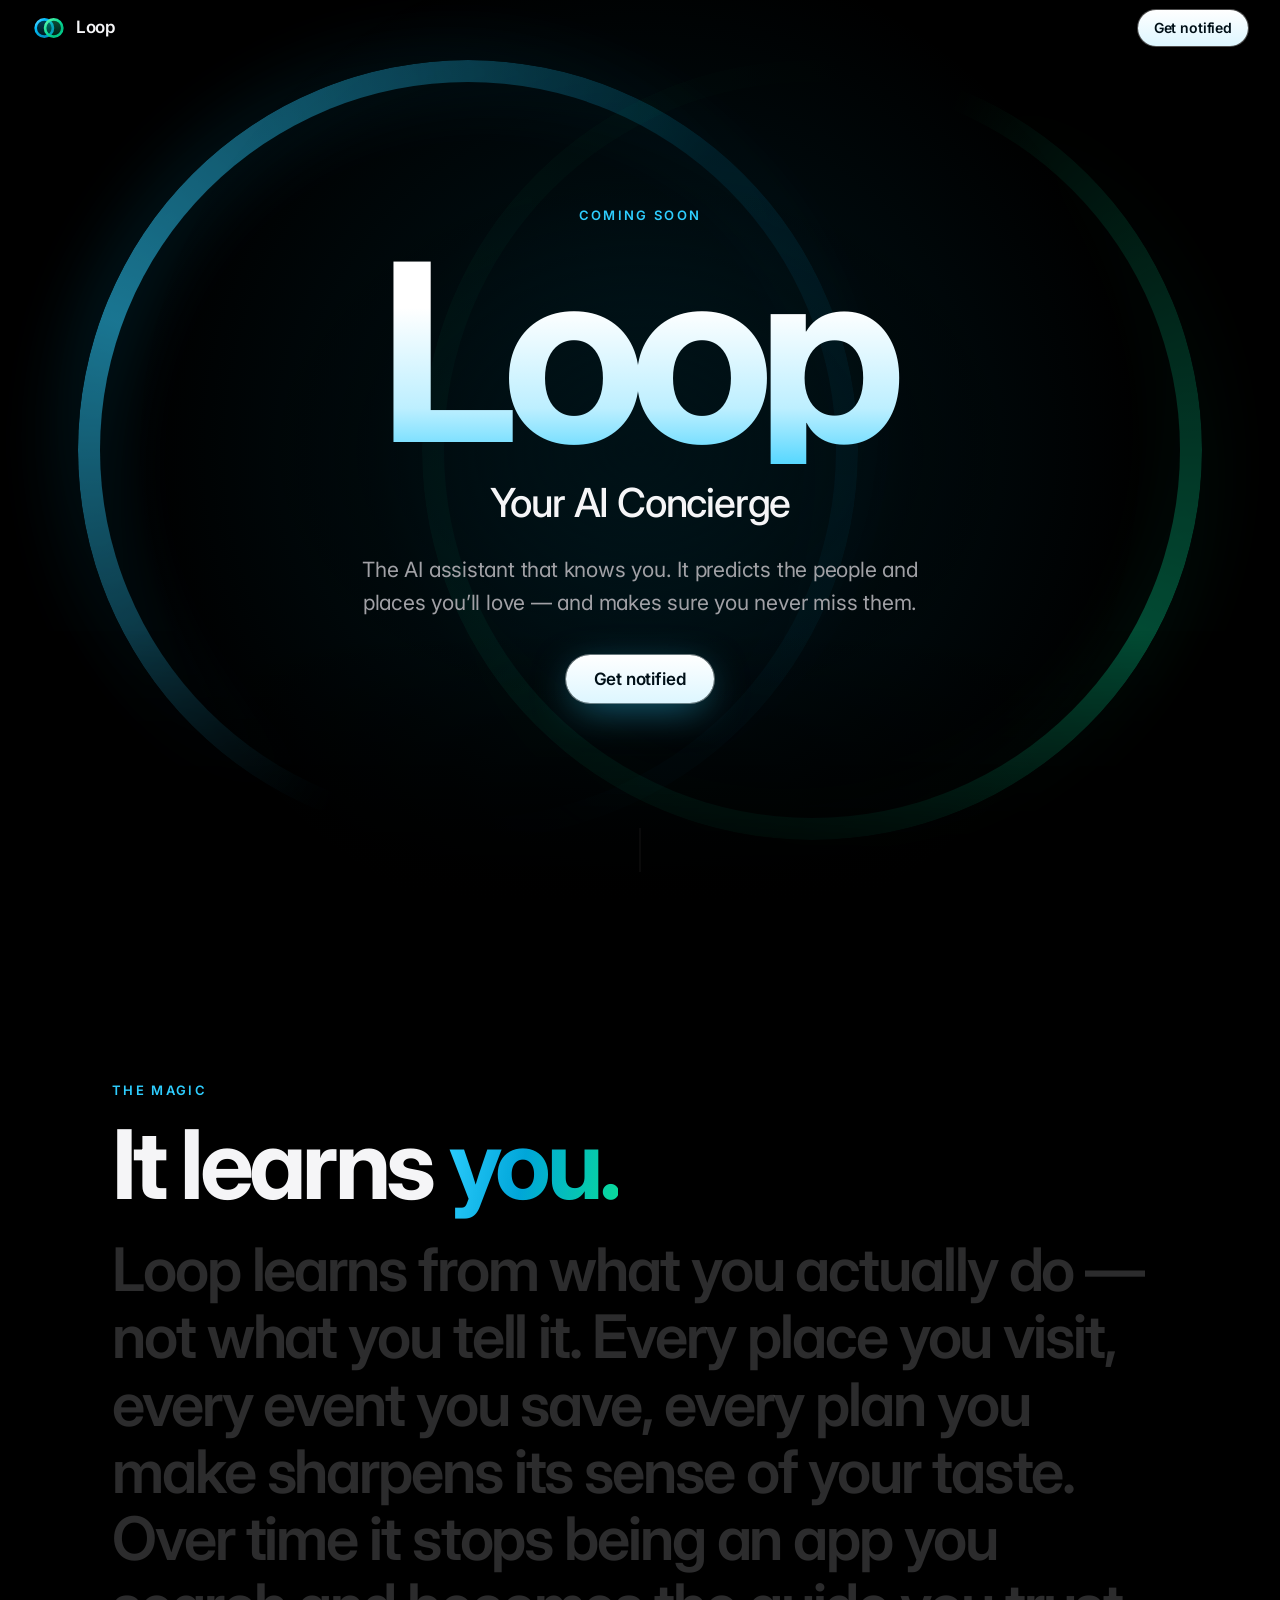
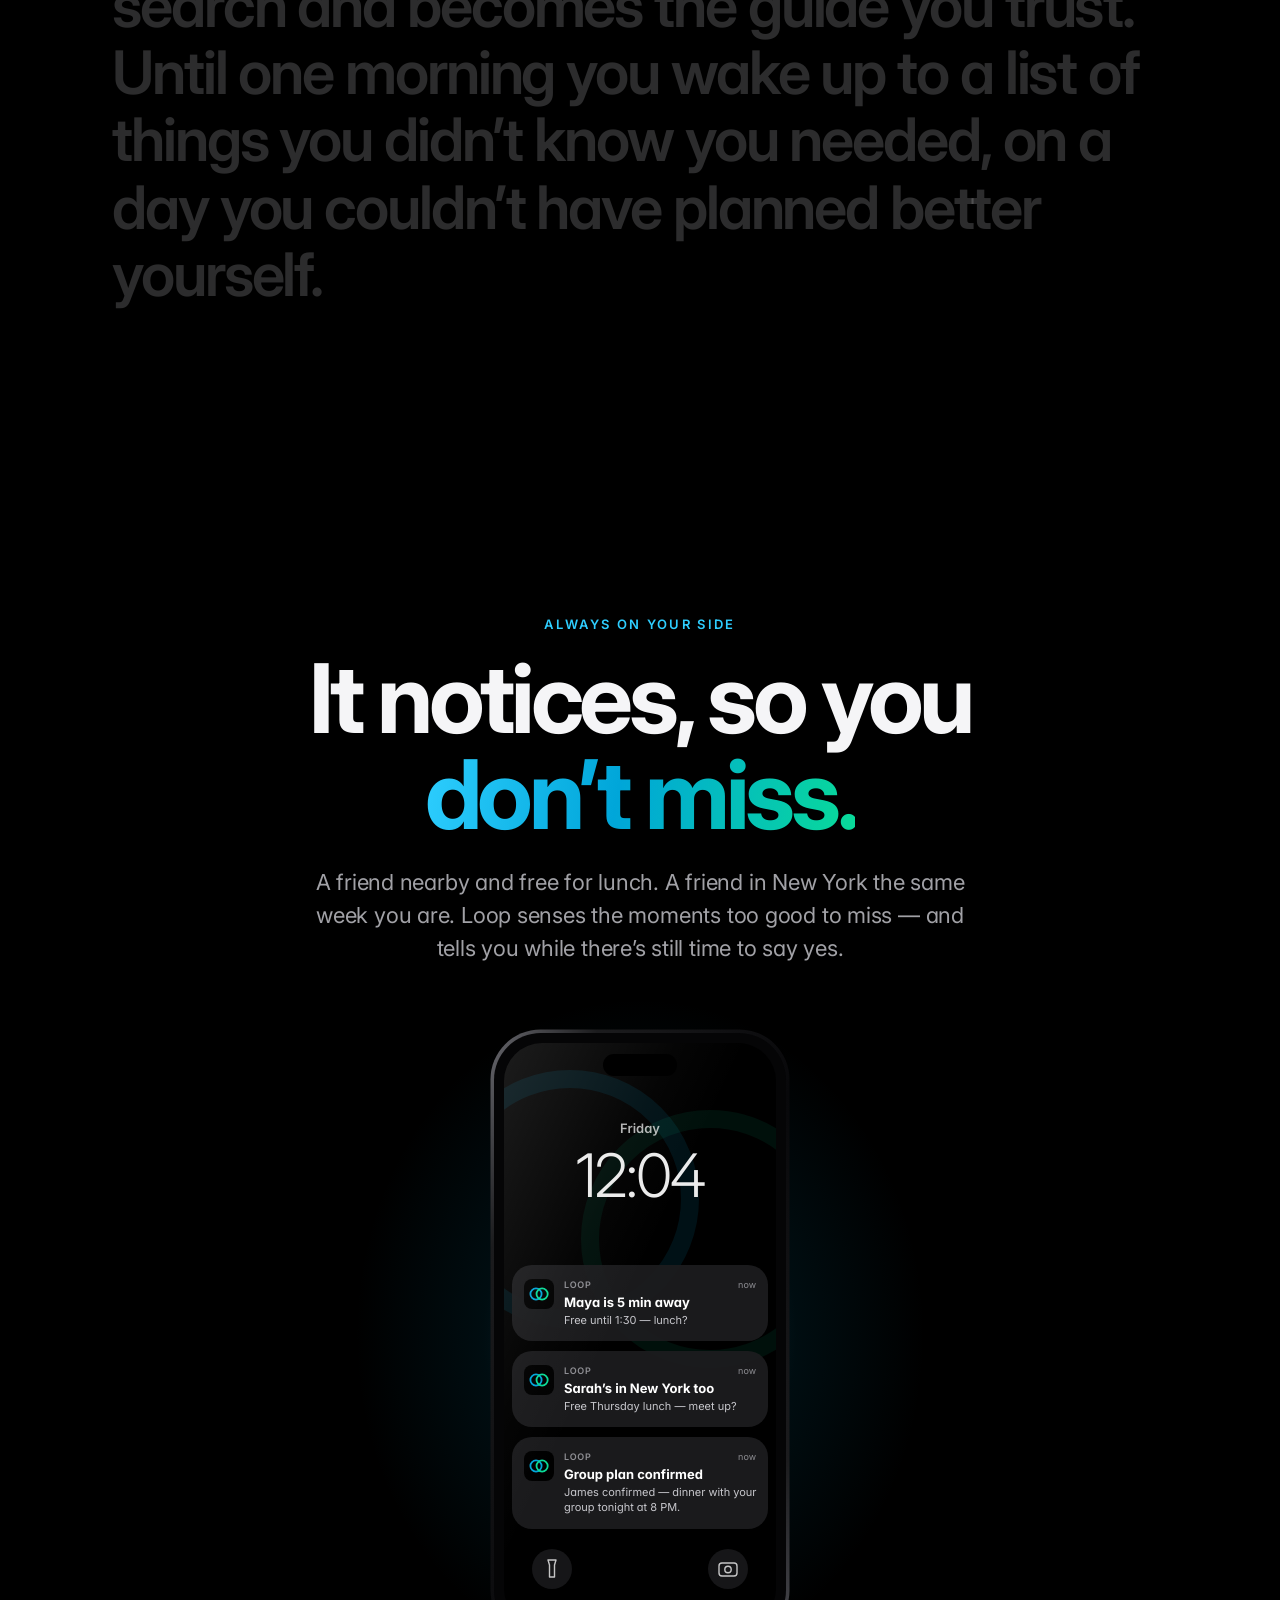
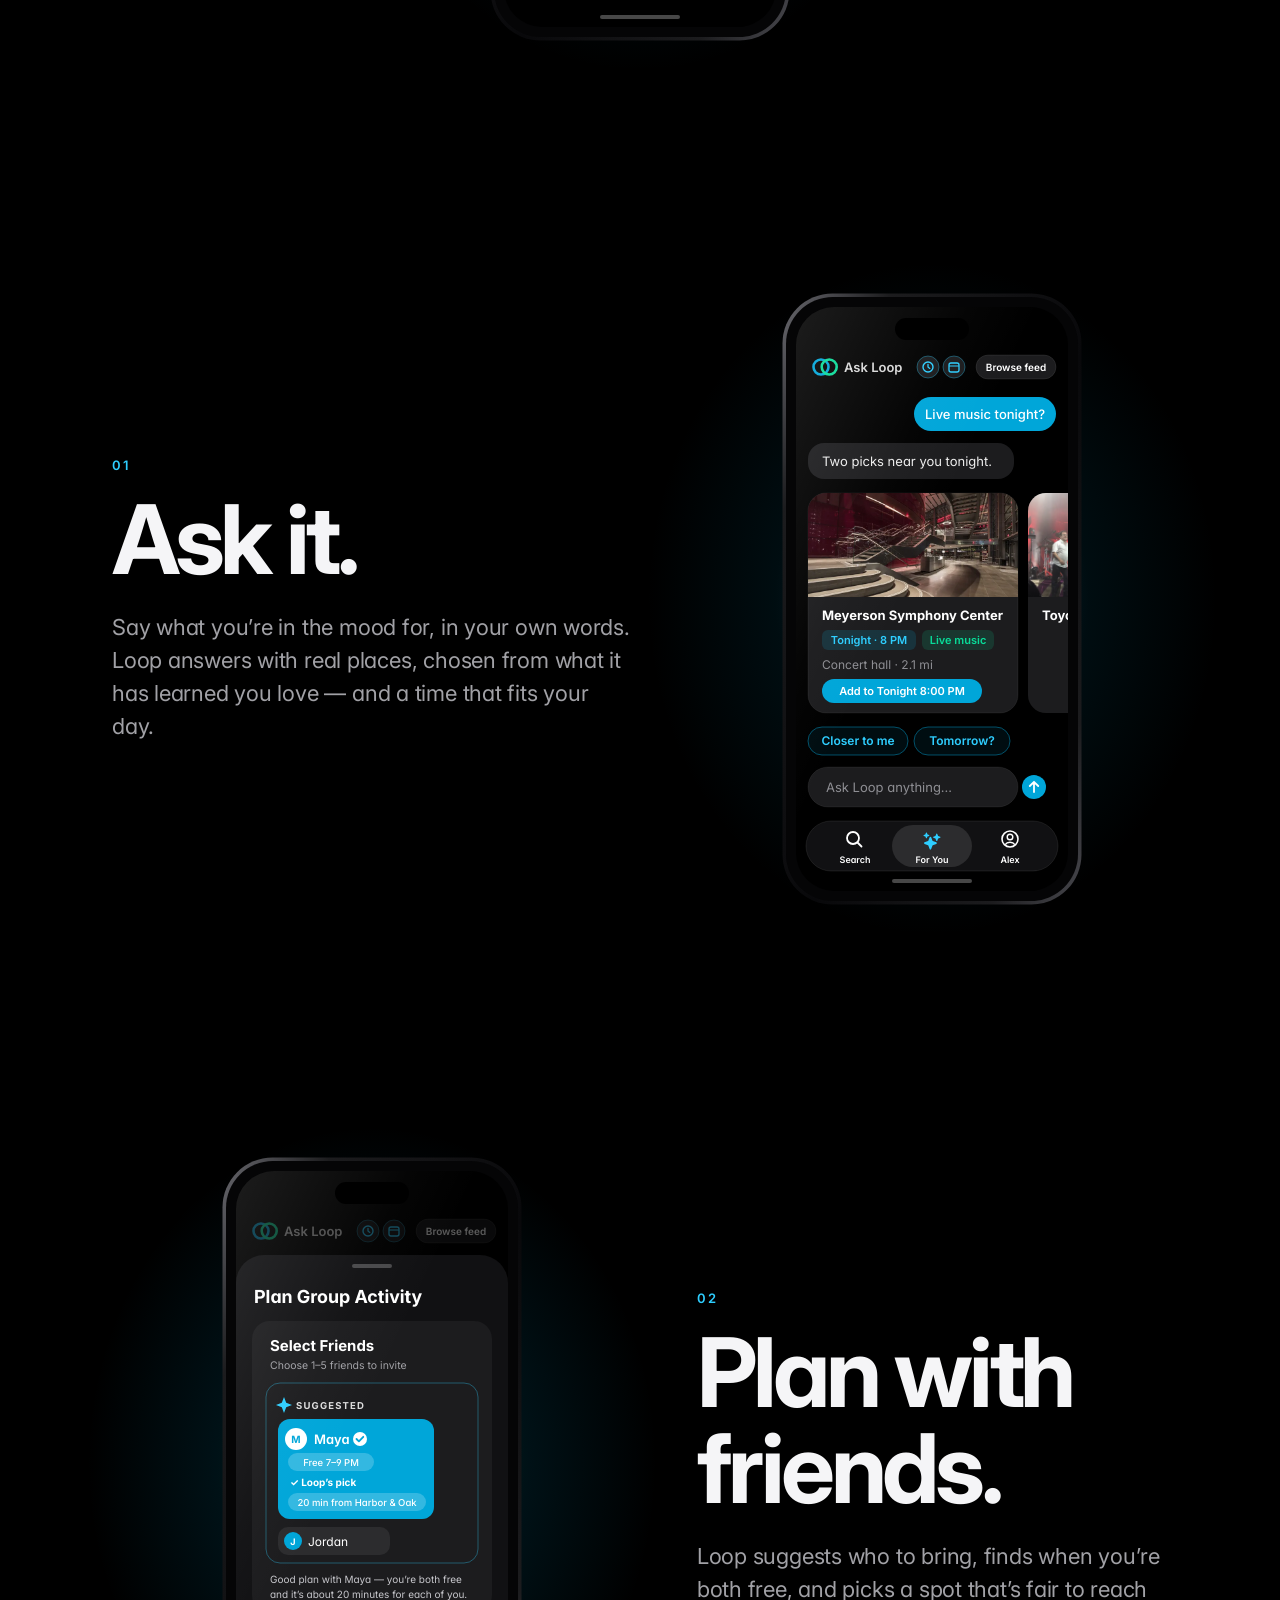
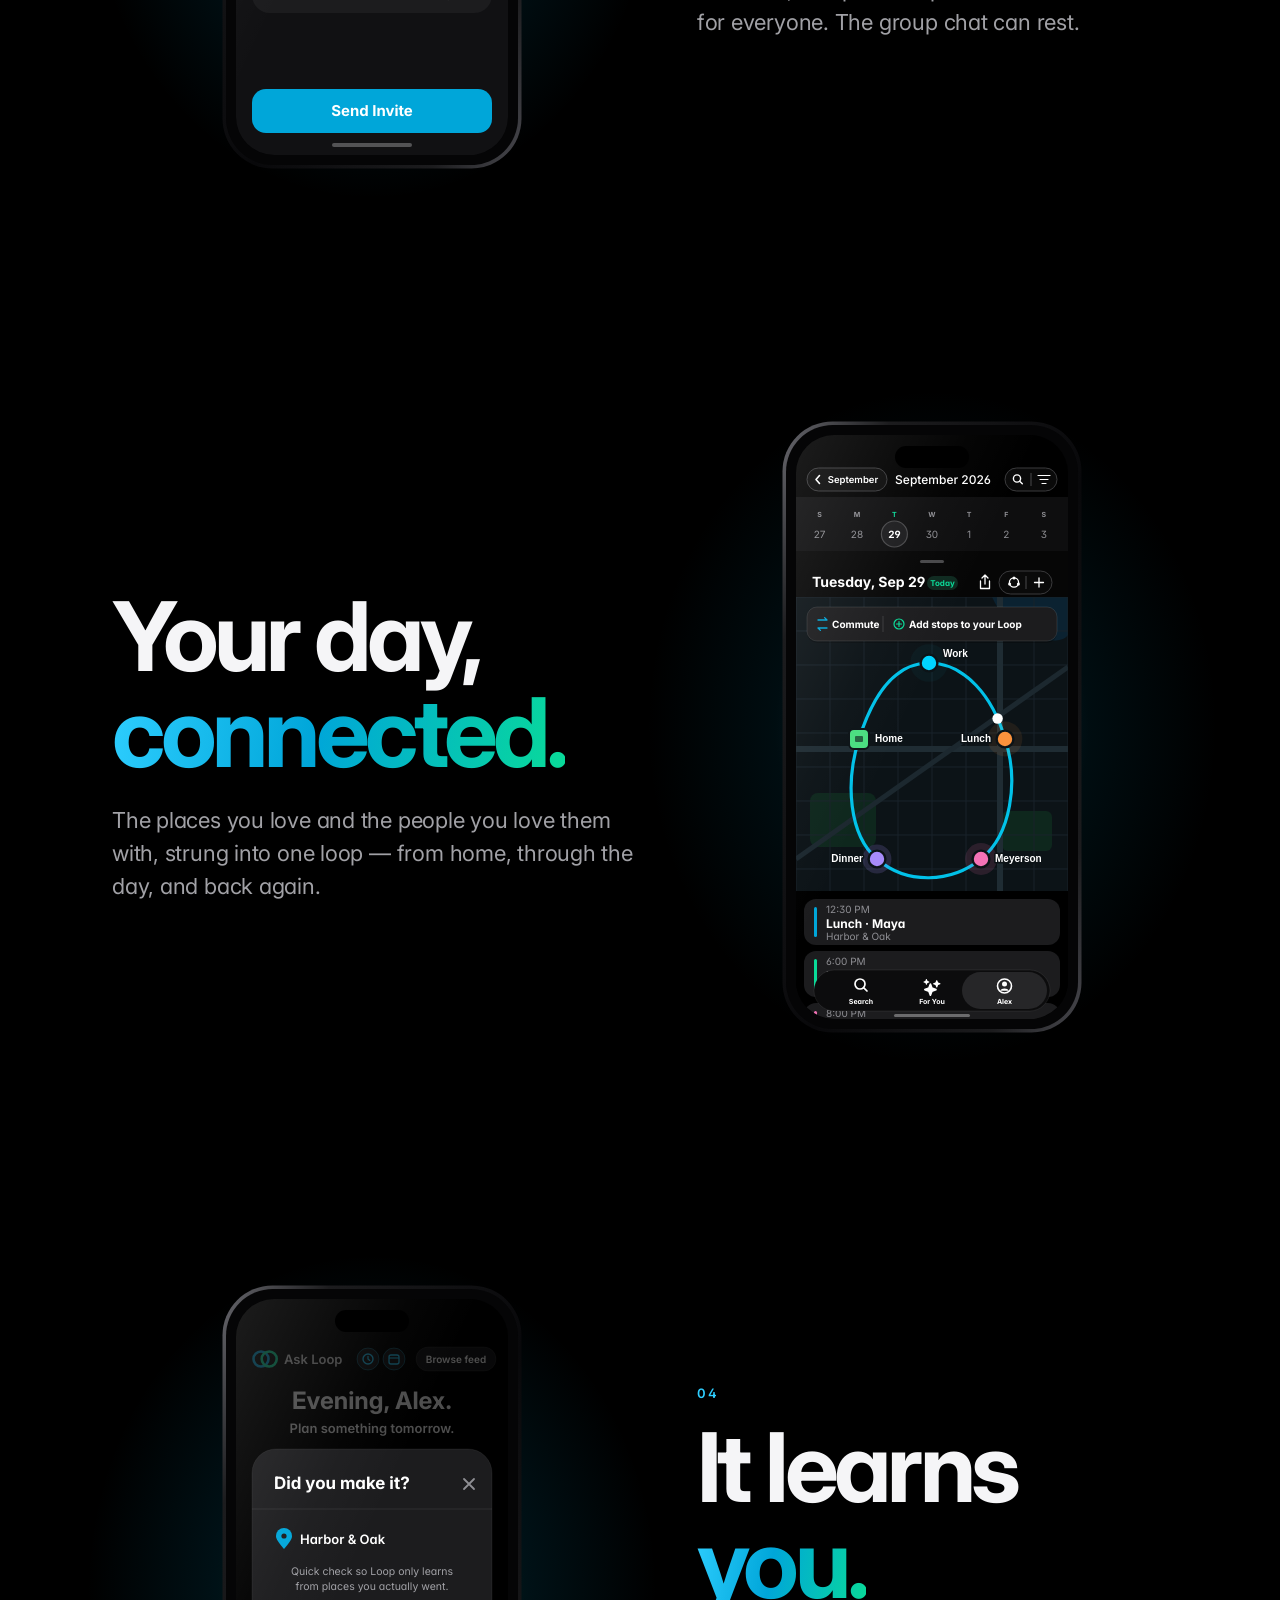
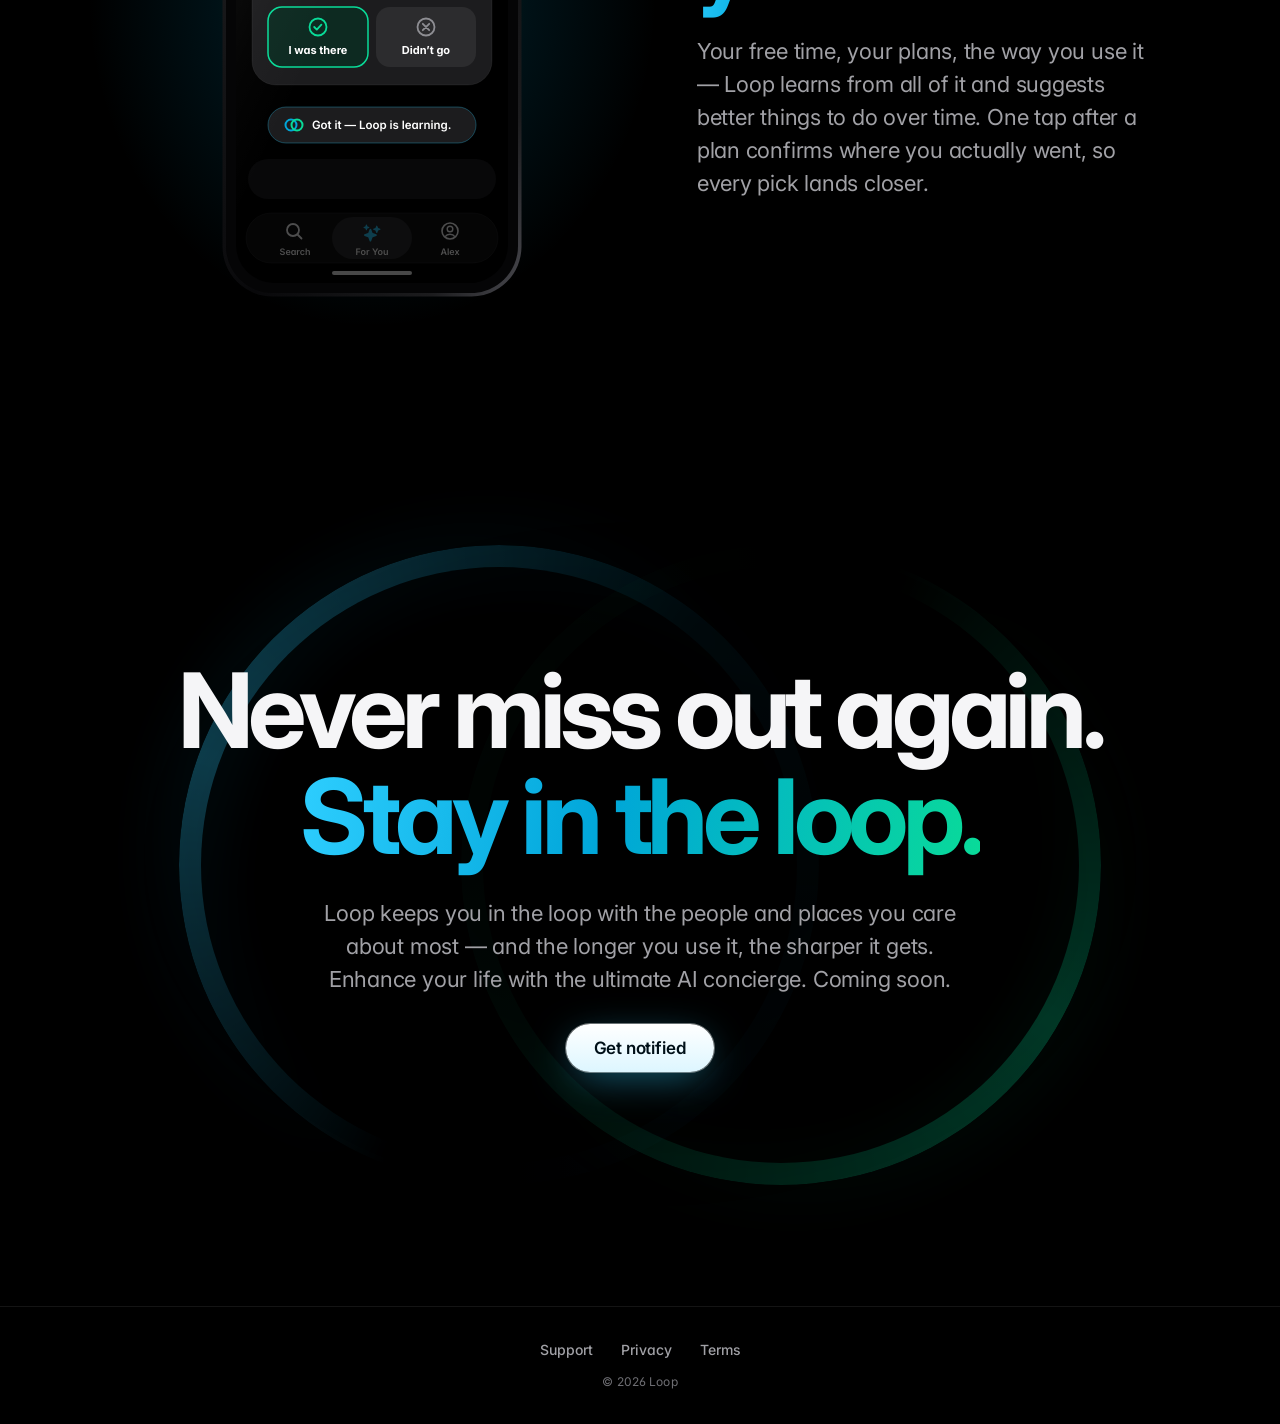
==== commit 7e5b6f6f: "Lock screen: friend-travel overlap replaces the artist alert" ====
--- a/index.html
+++ b/index.html
@@ -80,13 +80,13 @@
         <div class="teaser-copy">
           <p class="eyebrow reveal">Always on your side</p>
           <h2 id="sense-title" class="headline reveal" style="--d:1">It notices, so you <span class="grad">don&rsquo;t miss.</span></h2>
-          <p class="lede reveal" style="--d:2">A friend nearby and free for lunch. Your favorite artist, in town this weekend. Loop senses the moments too good to miss &mdash; and tells you while there&rsquo;s still time to say yes.</p>
+          <p class="lede reveal" style="--d:2">A friend nearby and free for lunch. A friend in New York the same week you are. Loop senses the moments too good to miss &mdash; and tells you while there&rsquo;s still time to say yes.</p>
         </div>
         <figure class="stage" data-scrub style="--i:4">
           <span class="stage-glow" aria-hidden="true"></span>
           <div class="tilt"><div class="float">
           <svg class="art art-note" viewBox="0 0 300 612" width="300" height="612" role="img" aria-labelledby="note-t">
-            <title id="note-t">Lock screen: Loop notifies you that Maya is five minutes away and free for lunch, then that an artist you love is in town, then that James confirmed tonight&#8217;s group dinner.</title>
+            <title id="note-t">Lock screen: Loop notifies you that Maya is five minutes away and free for lunch, then that Sarah is in New York the same week and free for lunch Thursday, then that James confirmed tonight&#8217;s group dinner.</title>
             <defs>
               <linearGradient id="note-edge" x1="0" y1="0" x2="1" y2="1"><stop offset="0" stop-color="#6a6a70"/><stop offset=".18" stop-color="#1c1c1e"/><stop offset=".55" stop-color="#08080a"/><stop offset=".85" stop-color="#1c1c1e"/><stop offset="1" stop-color="#4a4a50"/></linearGradient>
               <linearGradient id="note-glass" x1="0" y1="0" x2="1" y2="1"><stop offset="0" stop-color="#fff" stop-opacity=".11"/><stop offset=".32" stop-color="#fff" stop-opacity=".02"/><stop offset=".45" stop-color="#fff" stop-opacity="0"/></linearGradient>
@@ -116,8 +116,8 @@
                 <circle cx="46" cy="351" r="5.6" fill="none" stroke="#00A6D9" stroke-width="1.8"/><circle cx="52.1" cy="351" r="5.6" fill="none" stroke="#09DB98" stroke-width="1.8"/>
                 <text x="74" y="345" font-size="9" font-weight="600" fill="#8E8E93" letter-spacing=".8">LOOP</text>
                 <text x="266" y="345" font-size="9" fill="#8E8E93" text-anchor="end">now</text>
-                <text x="74" y="364" font-size="13" font-weight="700" fill="#fff">In town this weekend</text>
-                <text x="74" y="381" font-size="11" fill="#C7C7CC">An artist you love plays downtown.</text>
+                <text x="74" y="364" font-size="13" font-weight="700" fill="#fff">Sarah&#8217;s in New York too</text>
+                <text x="74" y="381" font-size="11" fill="#C7C7CC">Free Thursday lunch &#8212; meet up?</text>
               </g>
               <g class="nt-3">
                 <rect x="22" y="408" width="256" height="92" rx="20" fill="#1C1C1E" fill-opacity=".94"/>
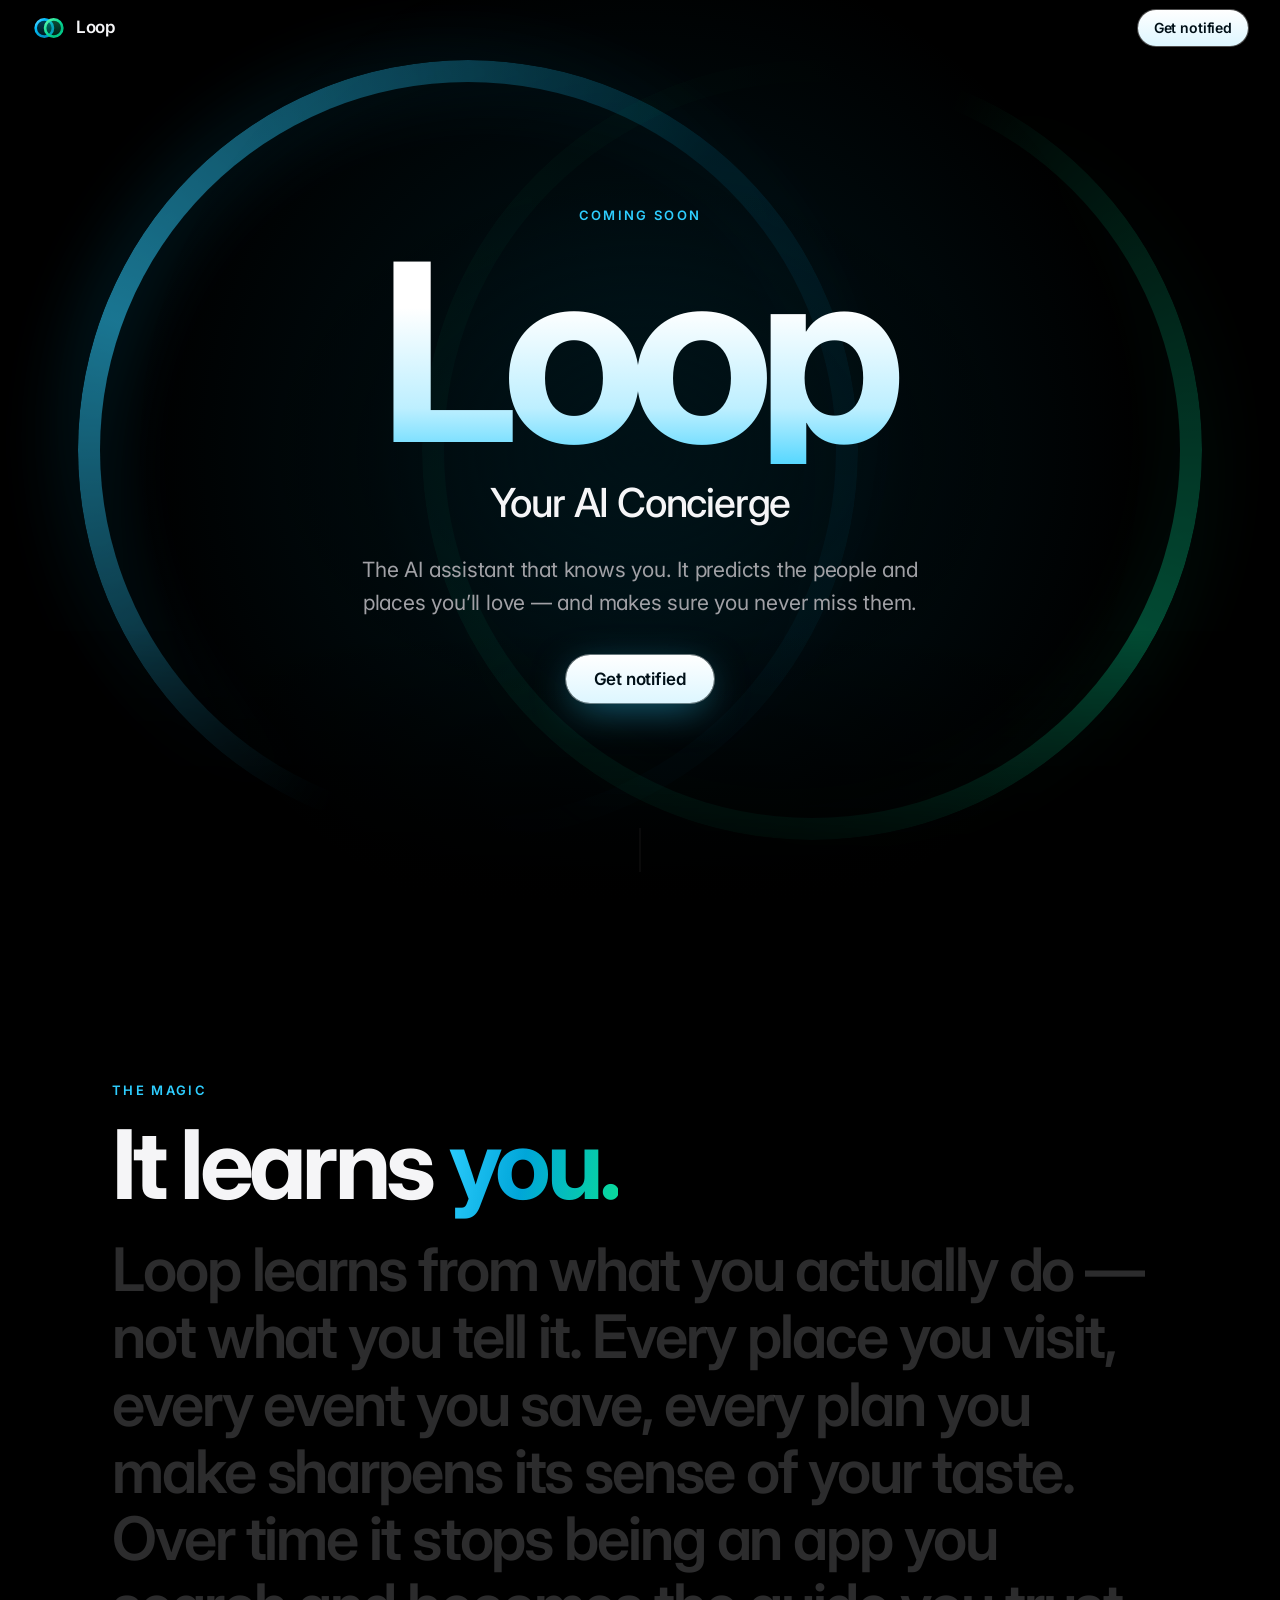
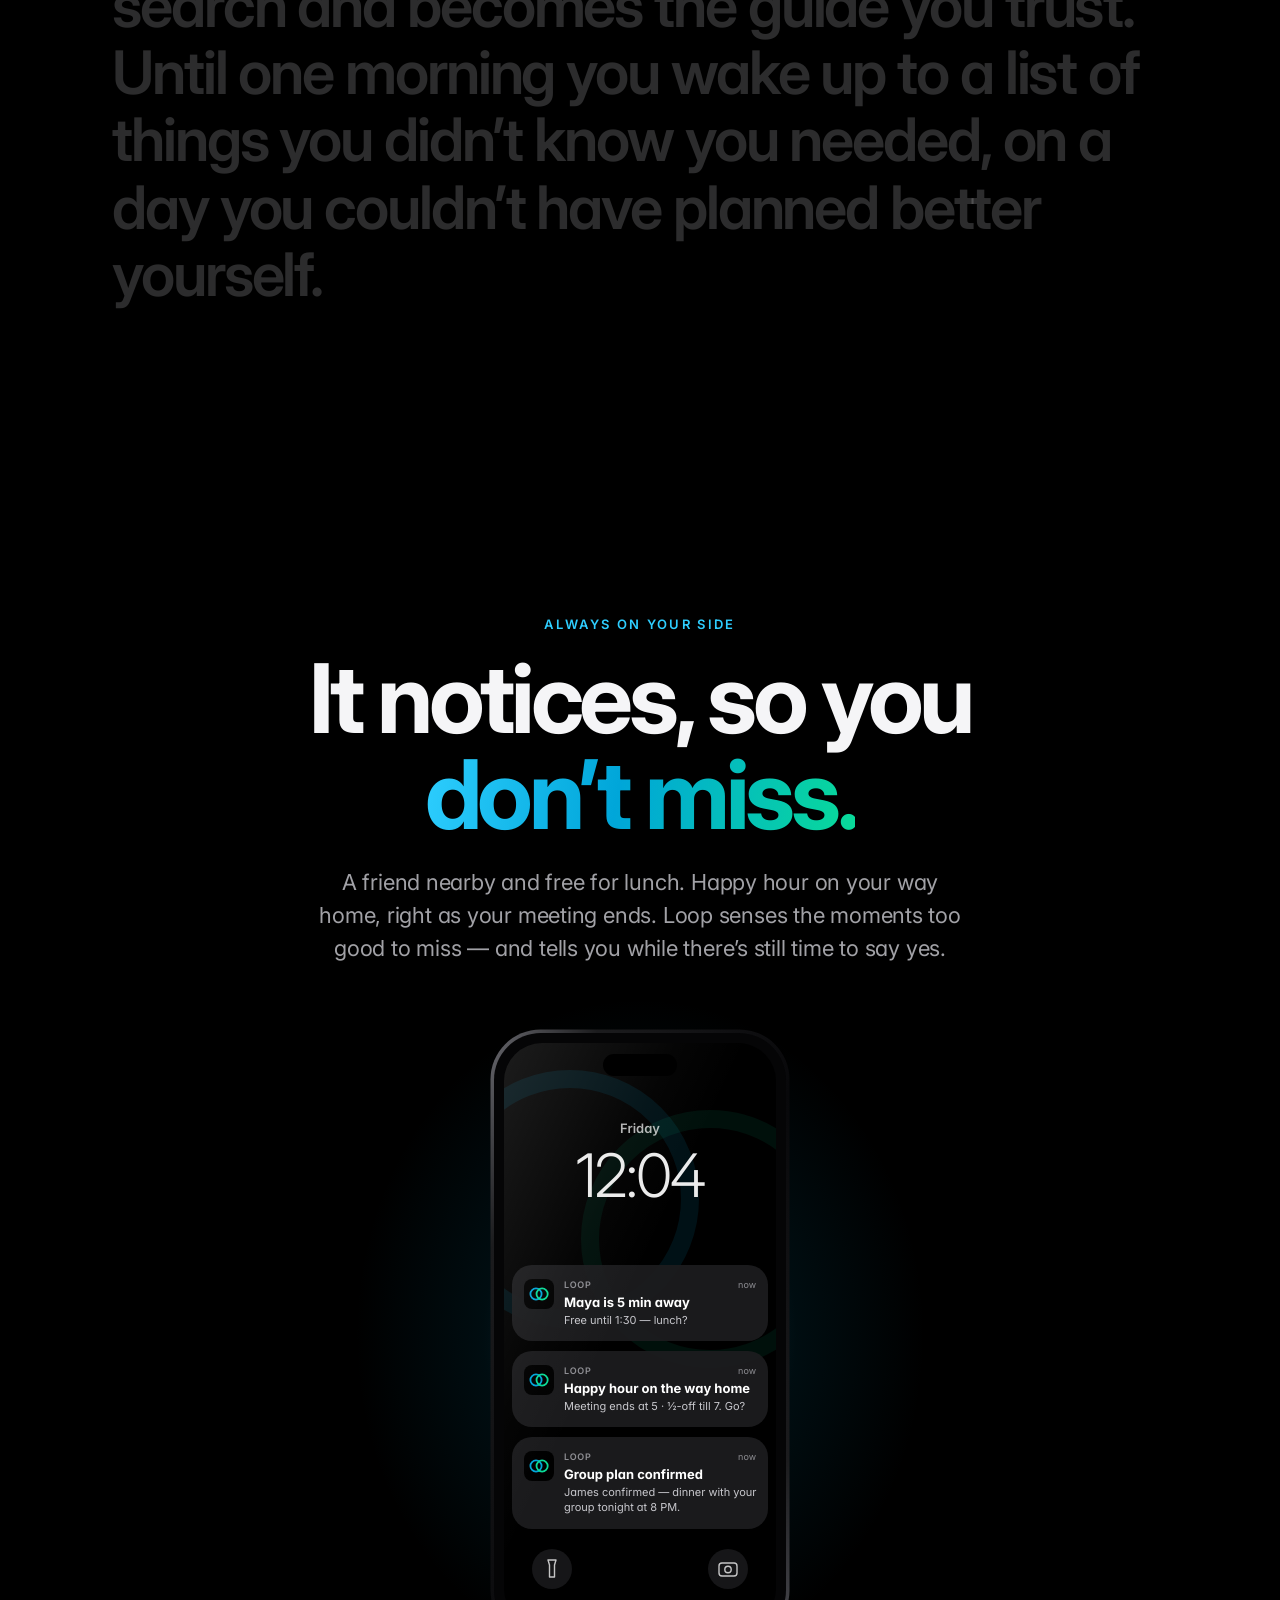
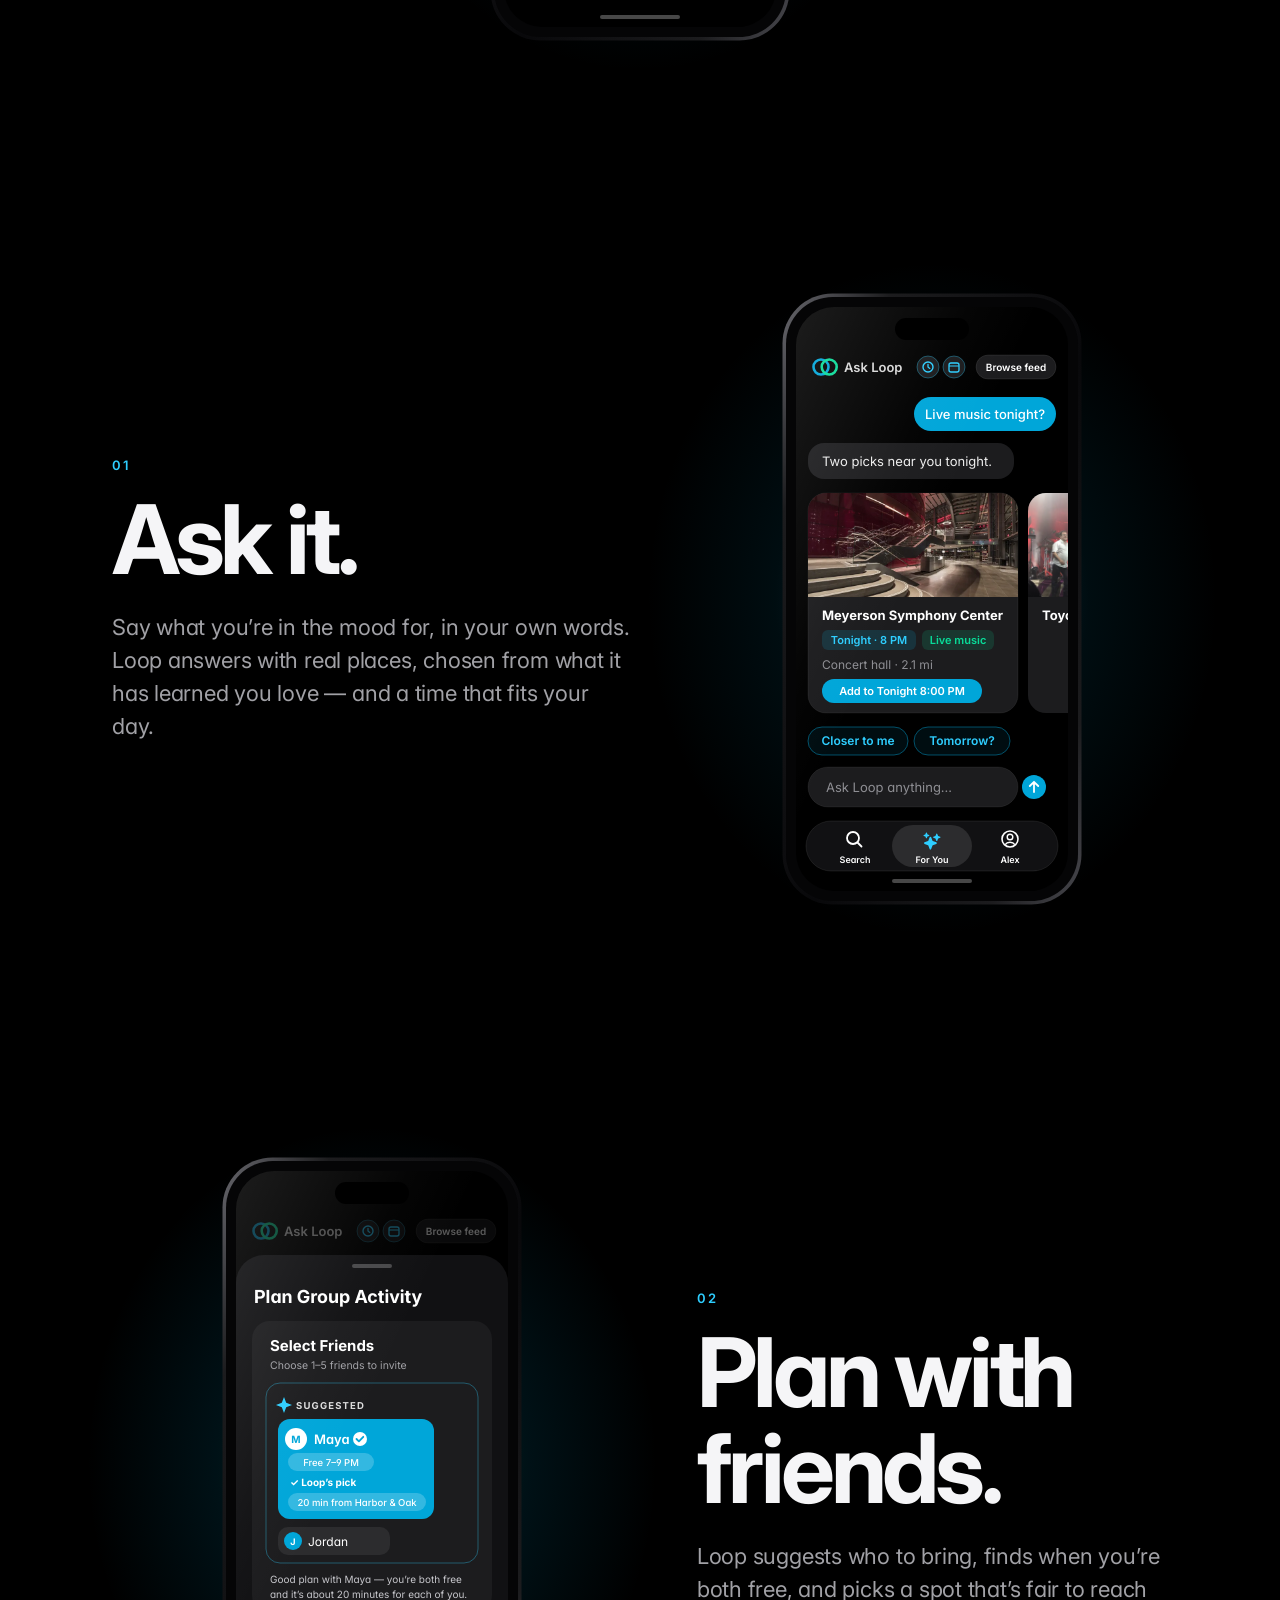
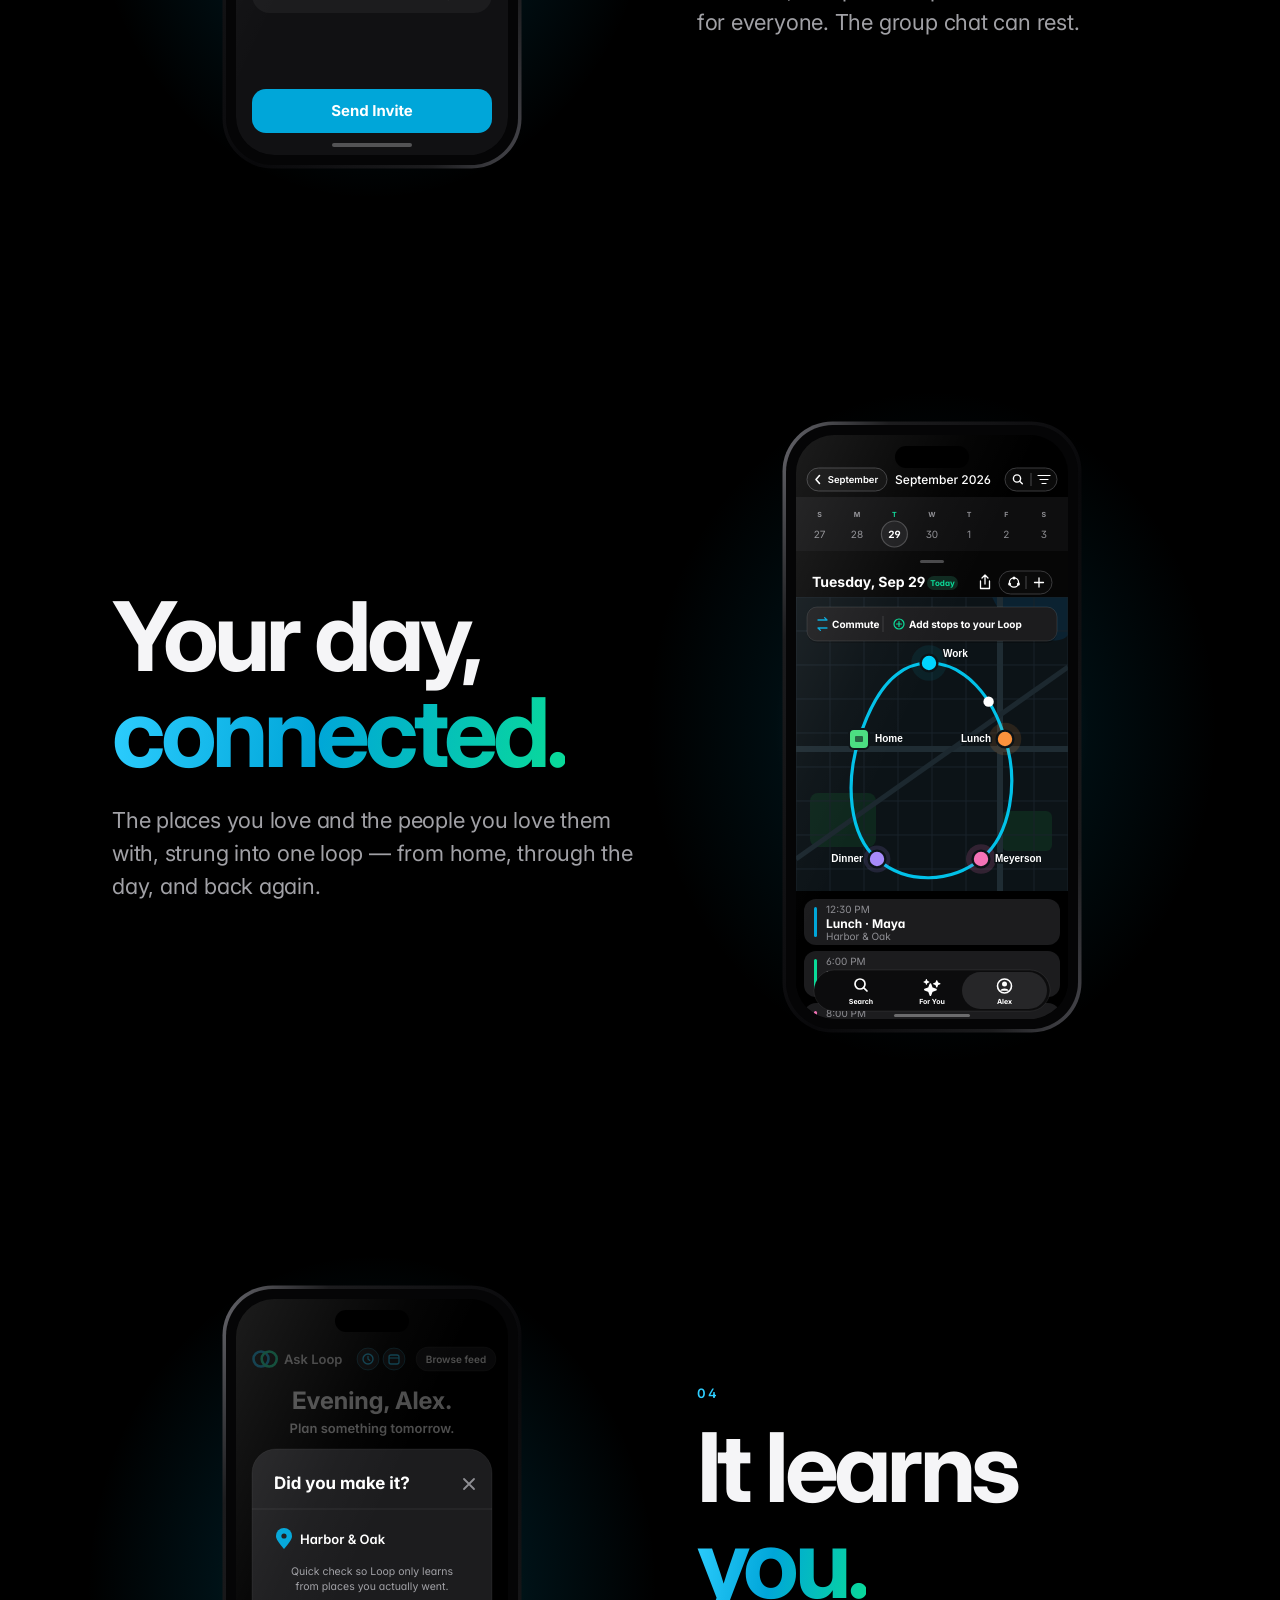
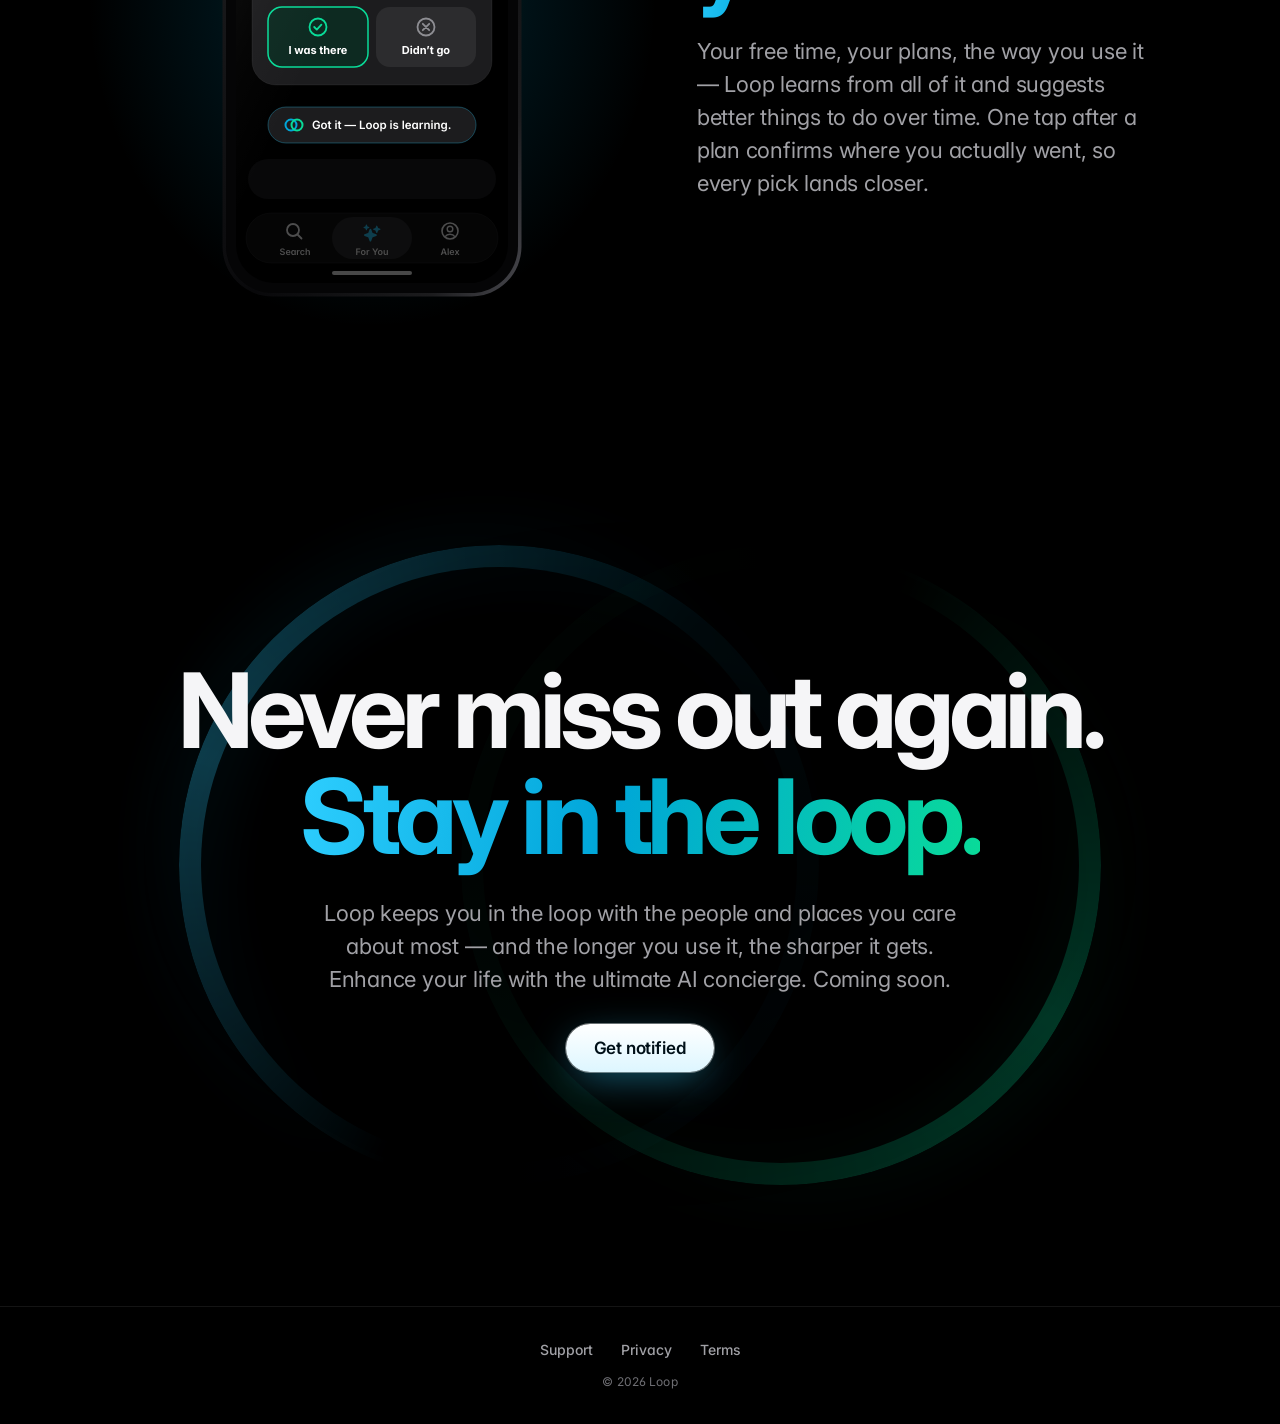
==== commit ed059fc9: "Lock screen: happy hour on the way home after a meeting replaces the New York lunch" ====
--- a/index.html
+++ b/index.html
@@ -80,13 +80,13 @@
         <div class="teaser-copy">
           <p class="eyebrow reveal">Always on your side</p>
           <h2 id="sense-title" class="headline reveal" style="--d:1">It notices, so you <span class="grad">don&rsquo;t miss.</span></h2>
-          <p class="lede reveal" style="--d:2">A friend nearby and free for lunch. A friend in New York the same week you are. Loop senses the moments too good to miss &mdash; and tells you while there&rsquo;s still time to say yes.</p>
+          <p class="lede reveal" style="--d:2">A friend nearby and free for lunch. Happy hour on your way home, right as your meeting ends. Loop senses the moments too good to miss &mdash; and tells you while there&rsquo;s still time to say yes.</p>
         </div>
         <figure class="stage" data-scrub style="--i:4">
           <span class="stage-glow" aria-hidden="true"></span>
           <div class="tilt"><div class="float">
           <svg class="art art-note" viewBox="0 0 300 612" width="300" height="612" role="img" aria-labelledby="note-t">
-            <title id="note-t">Lock screen: Loop notifies you that Maya is five minutes away and free for lunch, then that Sarah is in New York the same week and free for lunch Thursday, then that James confirmed tonight&#8217;s group dinner.</title>
+            <title id="note-t">Lock screen: Loop notifies you that Maya is five minutes away and free for lunch, then that your meeting ends at five and there&#8217;s half-off happy hour on your way home until seven, then that James confirmed tonight&#8217;s group dinner.</title>
             <defs>
               <linearGradient id="note-edge" x1="0" y1="0" x2="1" y2="1"><stop offset="0" stop-color="#6a6a70"/><stop offset=".18" stop-color="#1c1c1e"/><stop offset=".55" stop-color="#08080a"/><stop offset=".85" stop-color="#1c1c1e"/><stop offset="1" stop-color="#4a4a50"/></linearGradient>
               <linearGradient id="note-glass" x1="0" y1="0" x2="1" y2="1"><stop offset="0" stop-color="#fff" stop-opacity=".11"/><stop offset=".32" stop-color="#fff" stop-opacity=".02"/><stop offset=".45" stop-color="#fff" stop-opacity="0"/></linearGradient>
@@ -116,8 +116,8 @@
                 <circle cx="46" cy="351" r="5.6" fill="none" stroke="#00A6D9" stroke-width="1.8"/><circle cx="52.1" cy="351" r="5.6" fill="none" stroke="#09DB98" stroke-width="1.8"/>
                 <text x="74" y="345" font-size="9" font-weight="600" fill="#8E8E93" letter-spacing=".8">LOOP</text>
                 <text x="266" y="345" font-size="9" fill="#8E8E93" text-anchor="end">now</text>
-                <text x="74" y="364" font-size="13" font-weight="700" fill="#fff">Sarah&#8217;s in New York too</text>
-                <text x="74" y="381" font-size="11" fill="#C7C7CC">Free Thursday lunch &#8212; meet up?</text>
+                <text x="74" y="364" font-size="13" font-weight="700" fill="#fff">Happy hour on the way home</text>
+                <text x="74" y="381" font-size="11" fill="#C7C7CC">Meeting ends at 5 &#183; &#189;-off till 7. Go?</text>
               </g>
               <g class="nt-3">
                 <rect x="22" y="408" width="256" height="92" rx="20" fill="#1C1C1E" fill-opacity=".94"/>
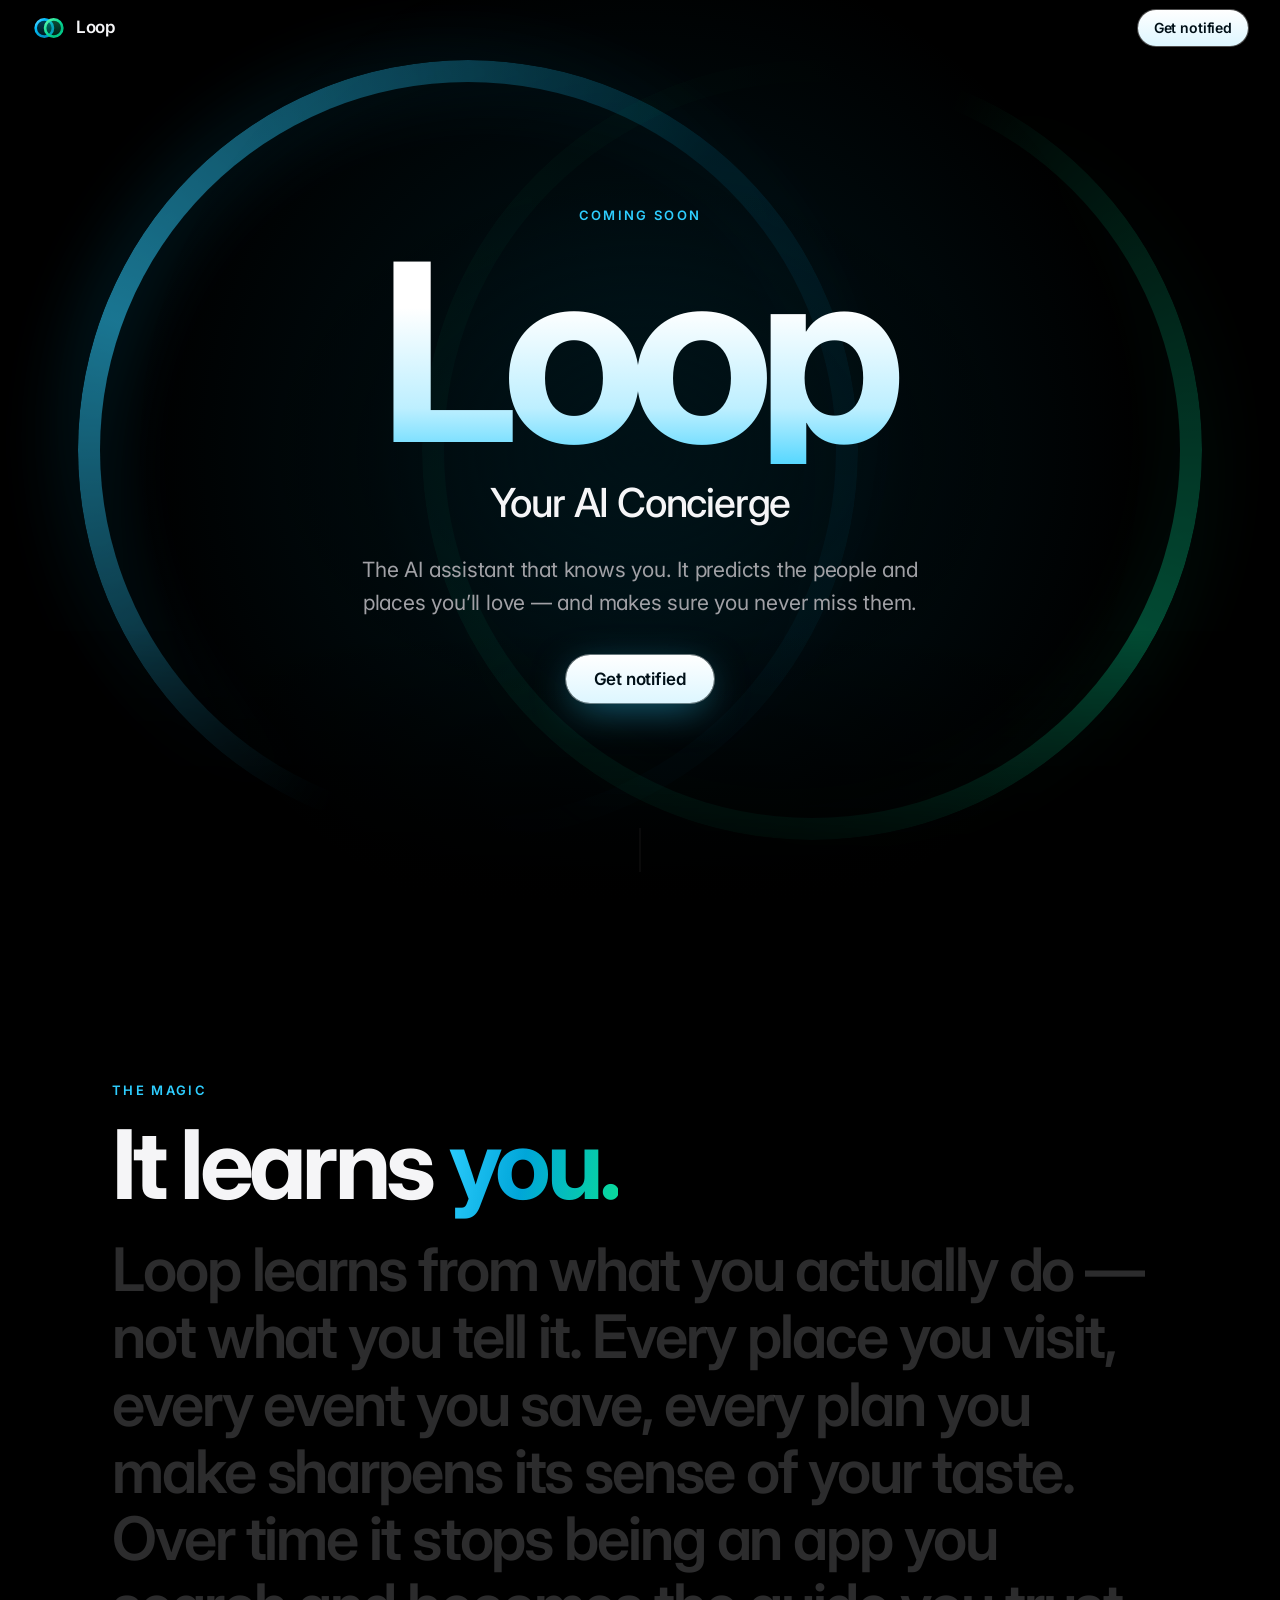
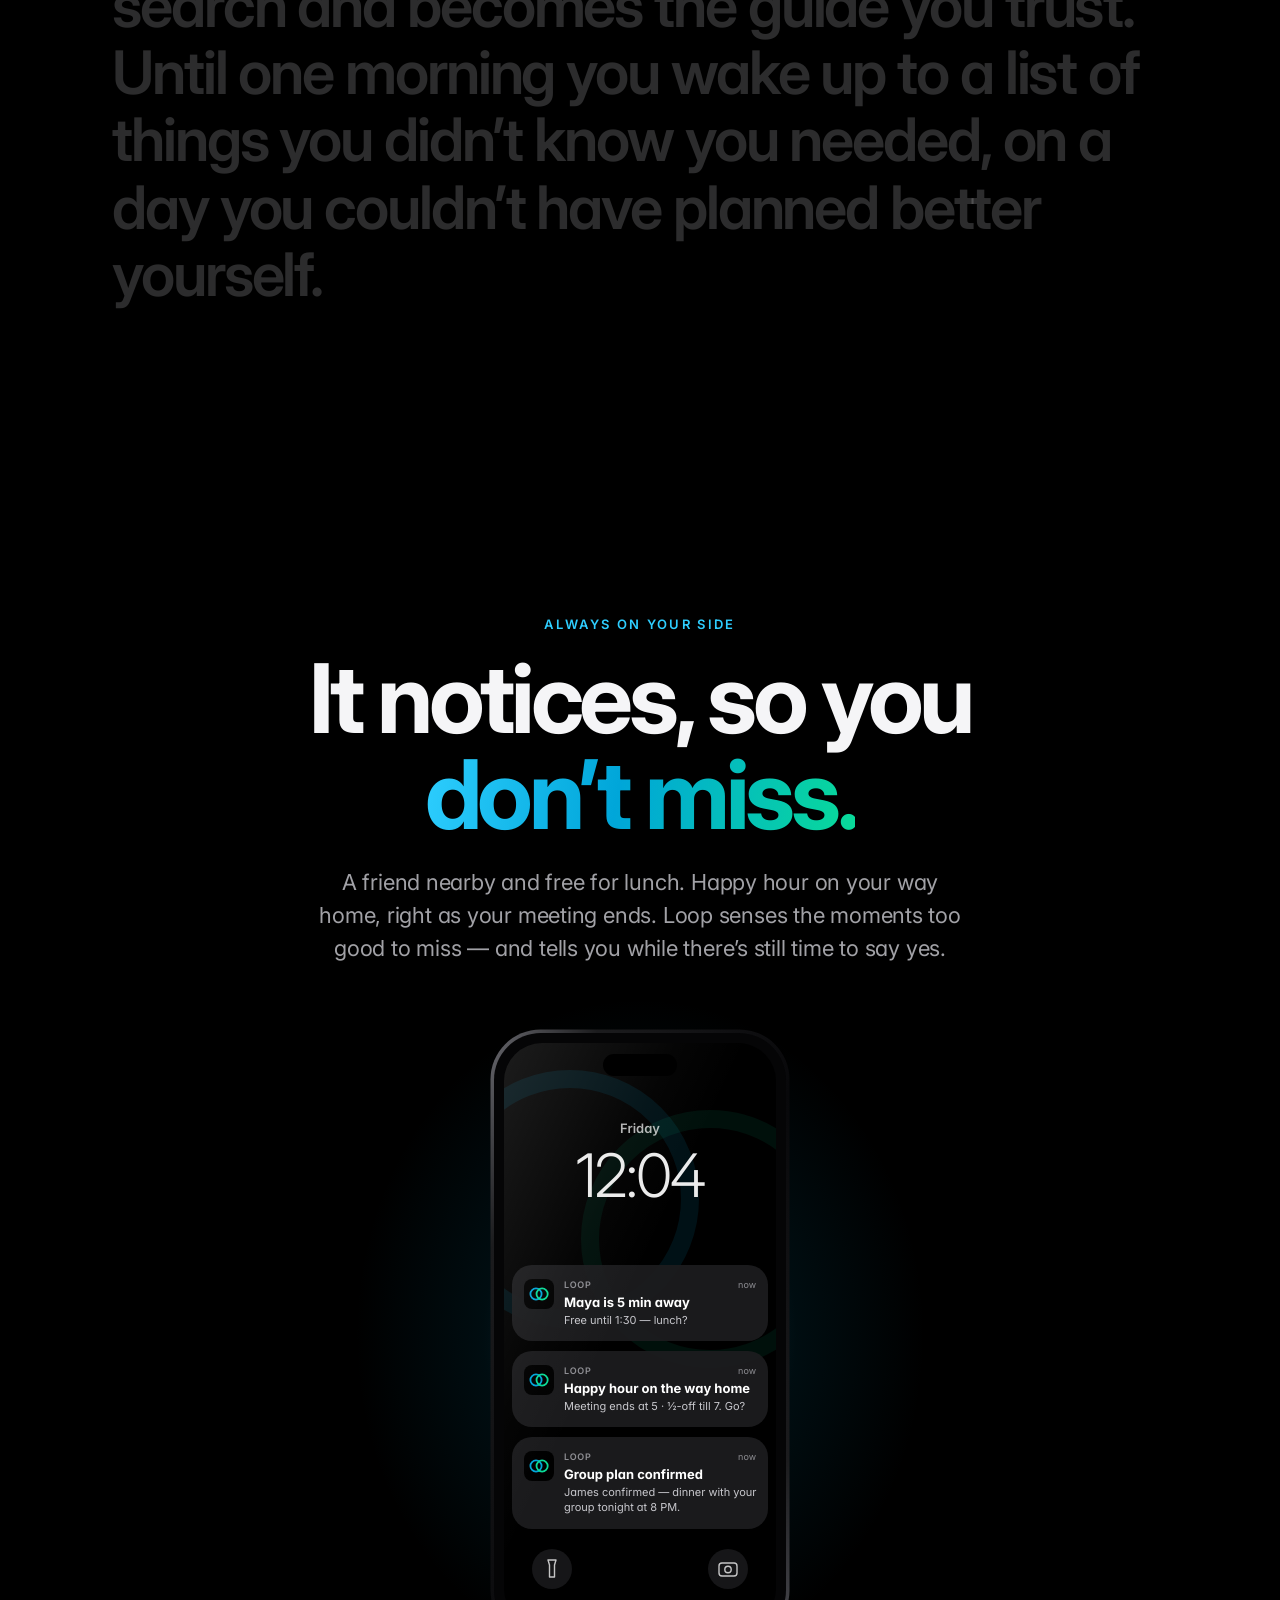
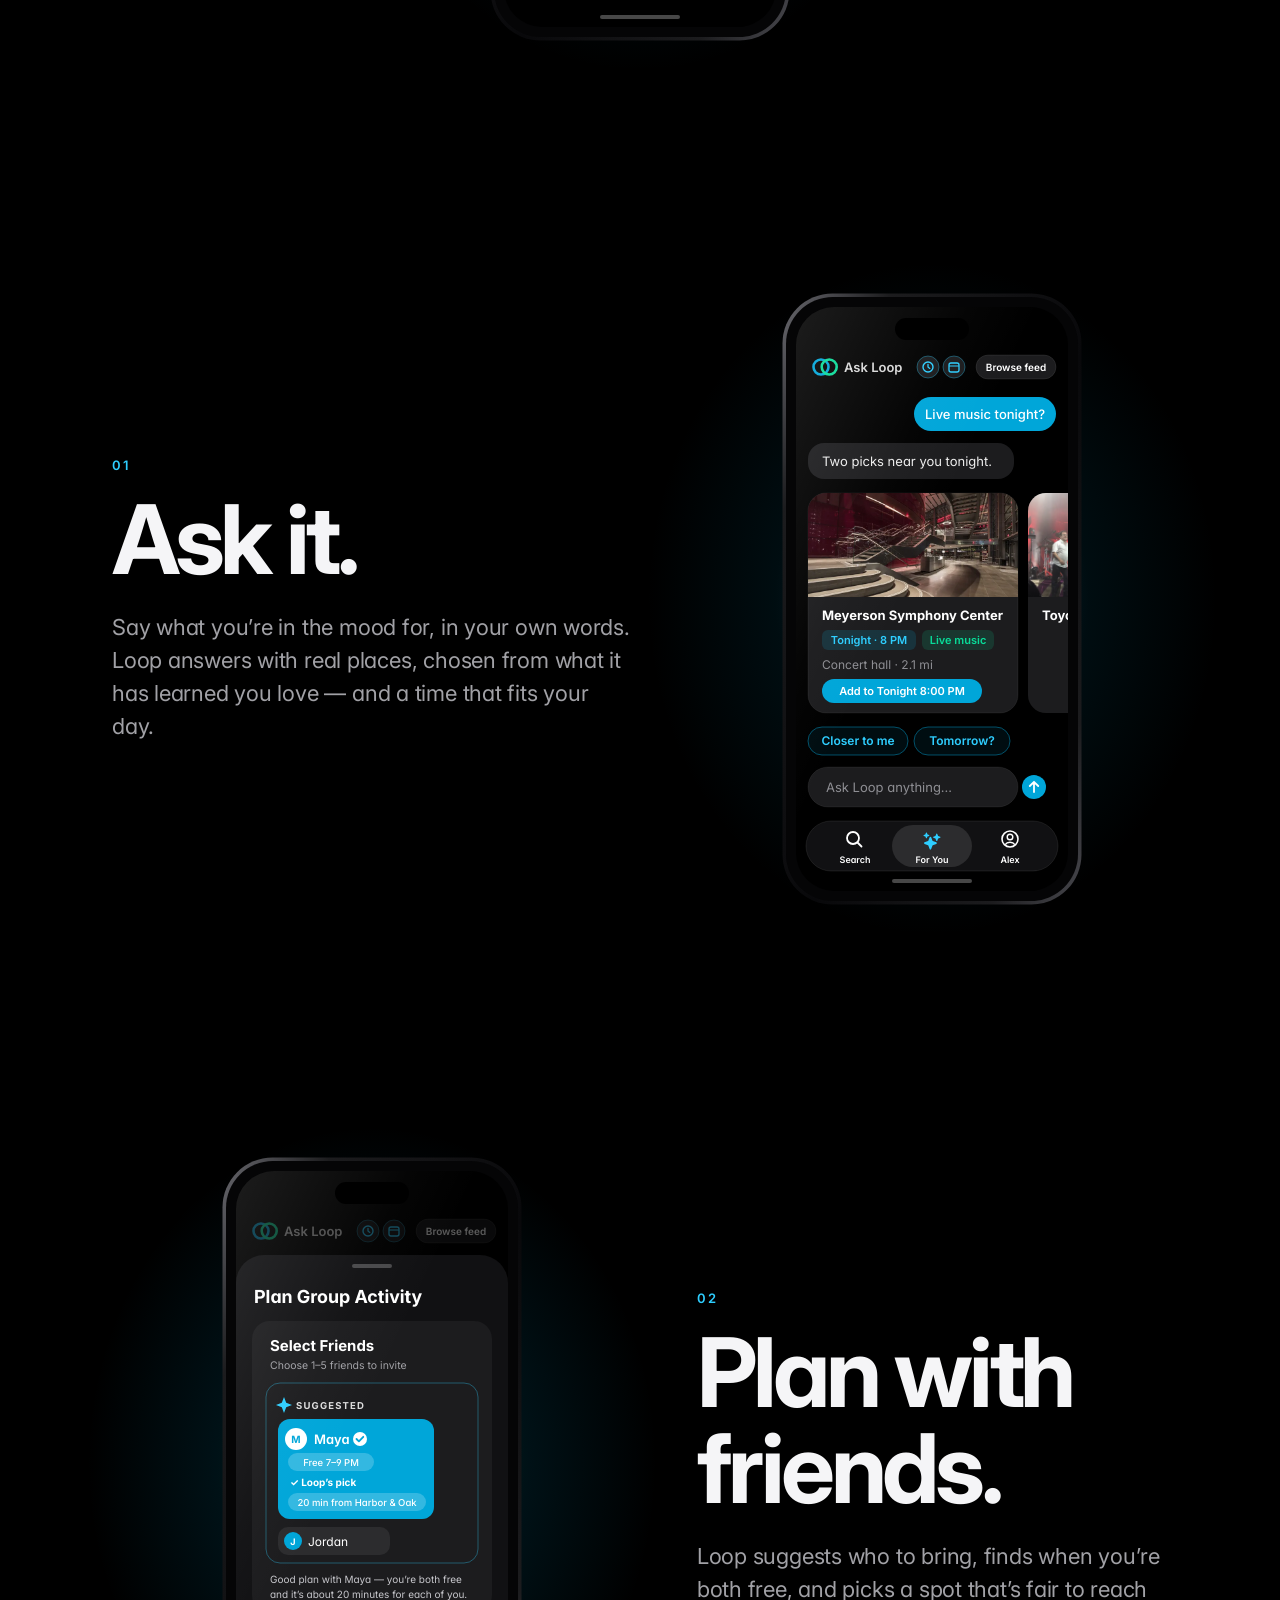
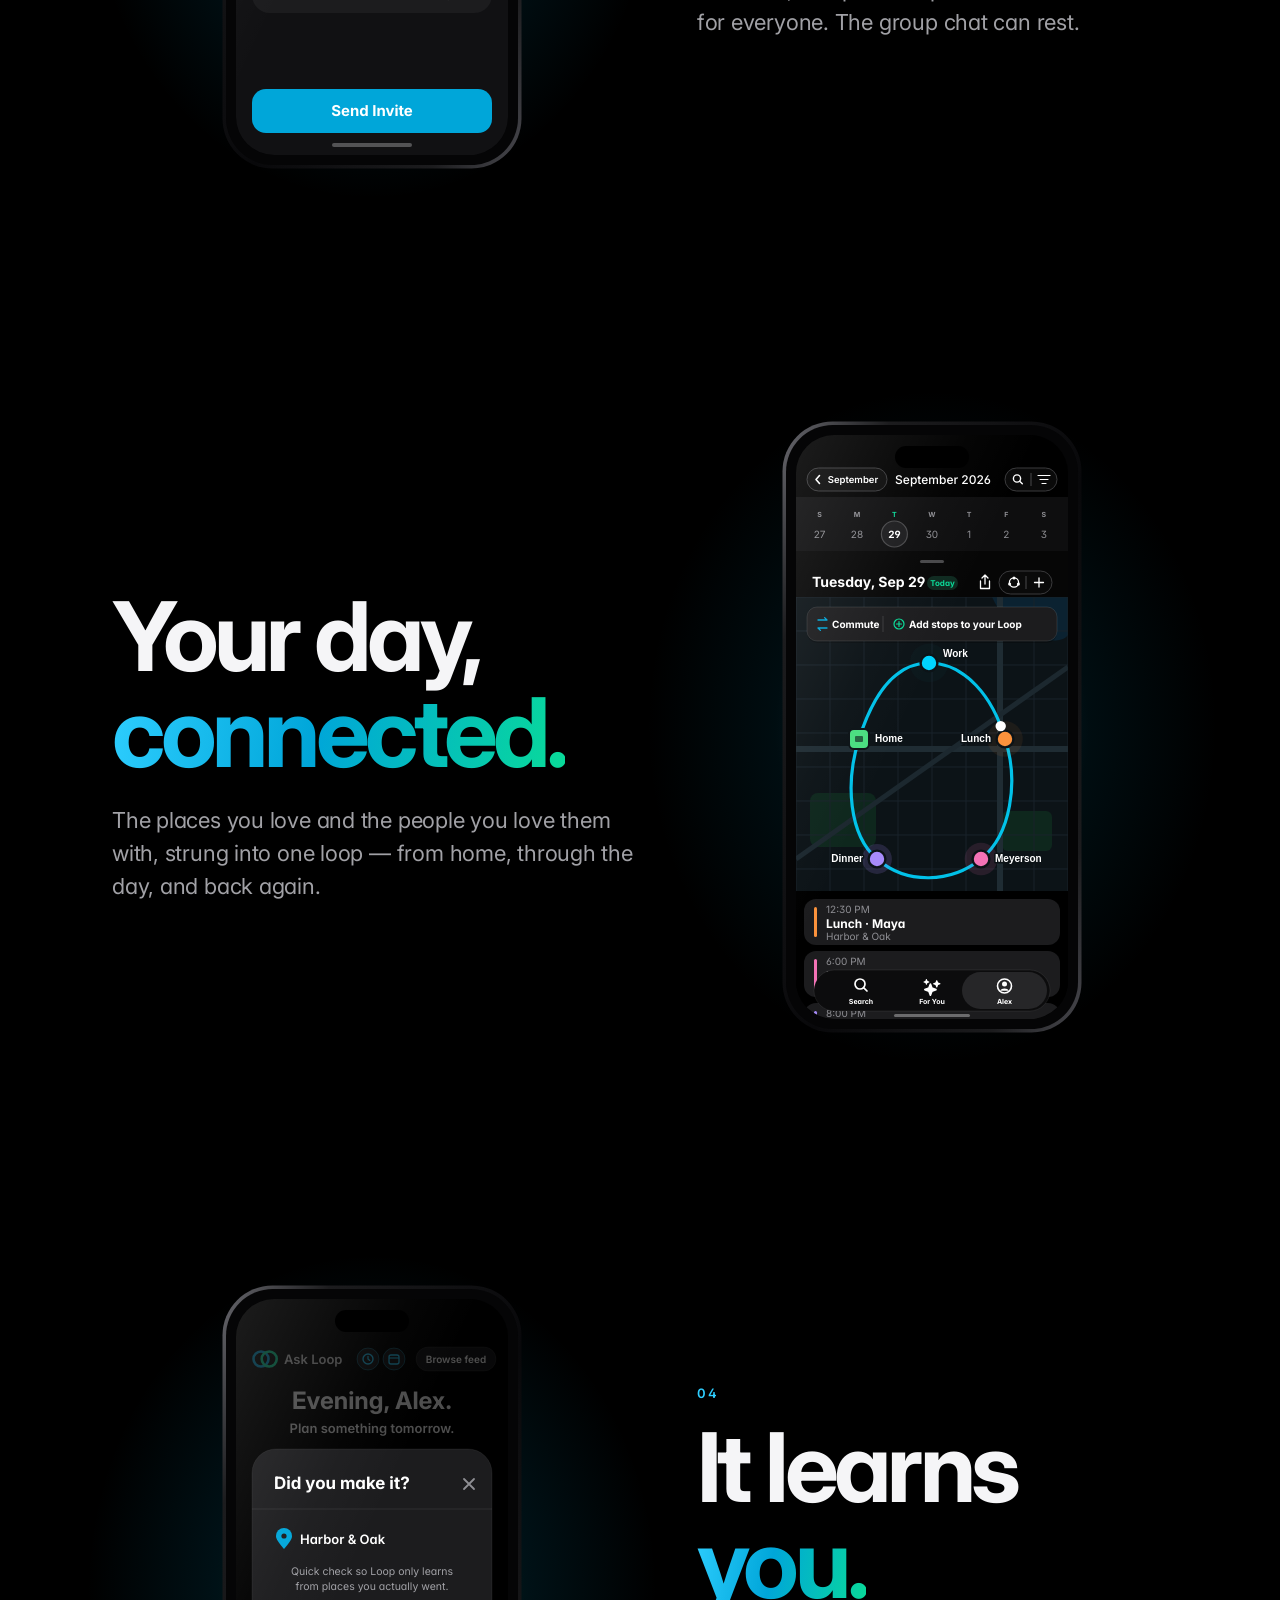
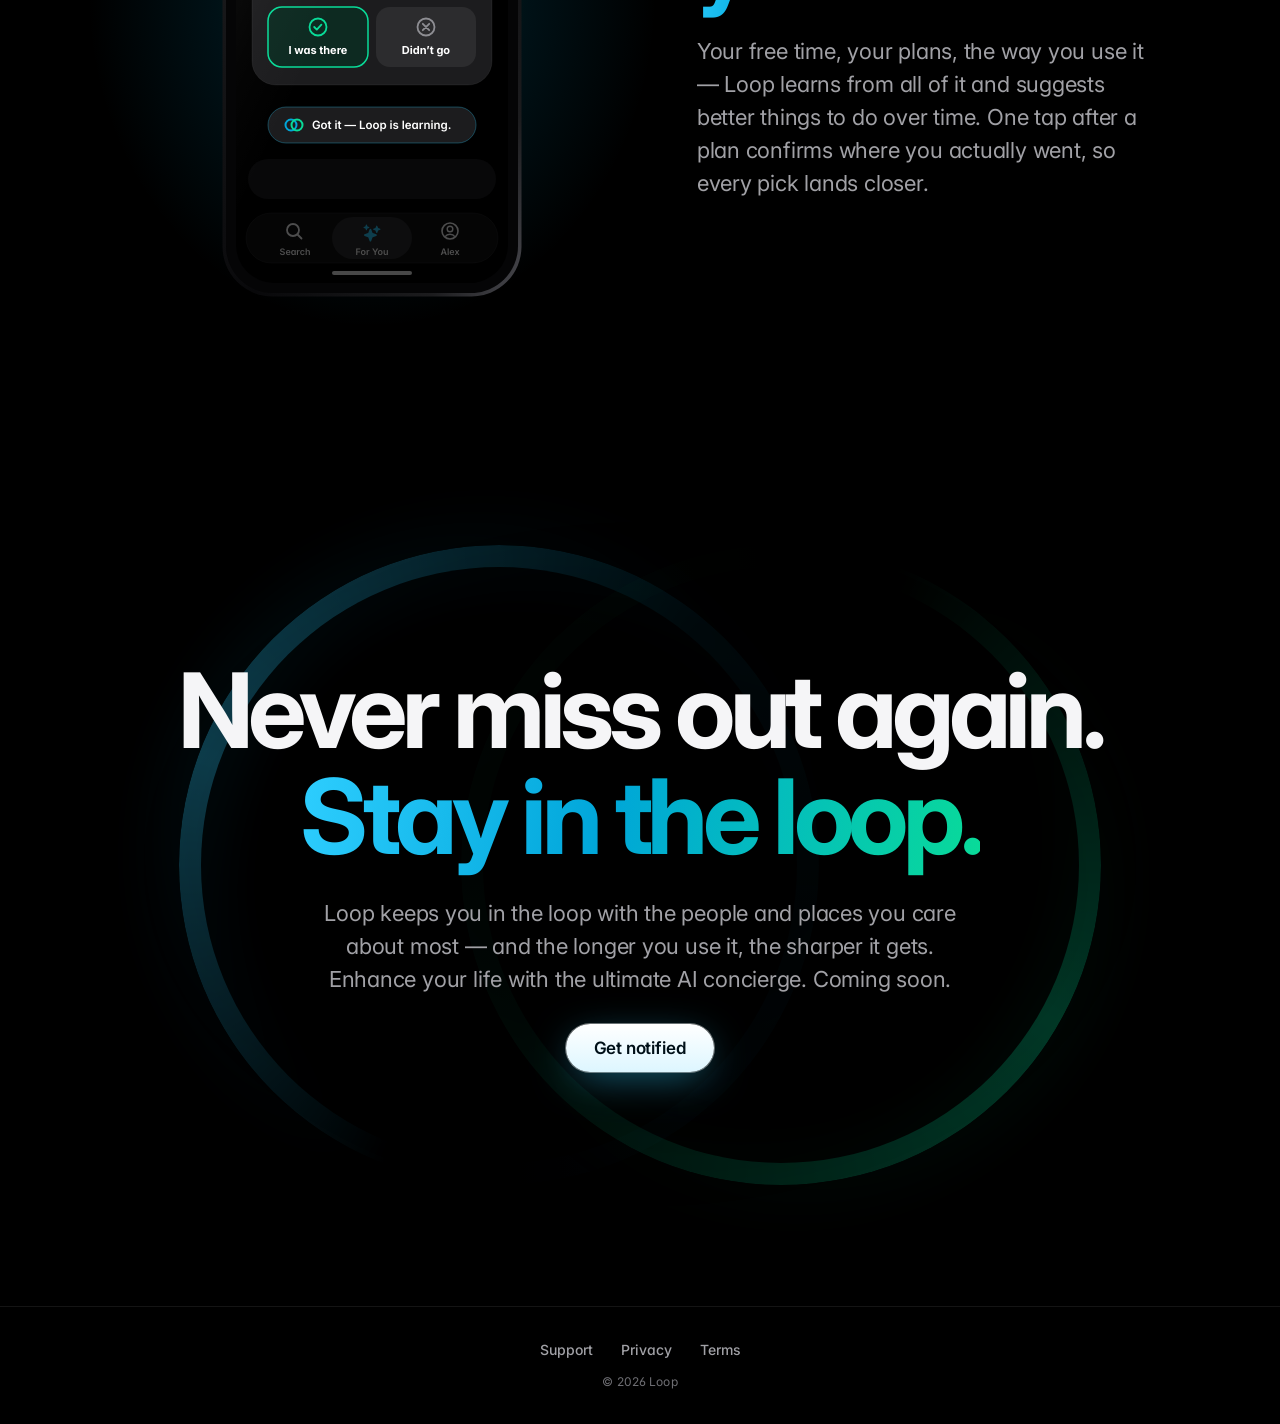
==== commit ee394327: "Day view: list accents match their map dots" ====
--- a/index.html
+++ b/index.html
@@ -364,9 +364,9 @@
               <circle cx="117" cy="203" r="5" fill="none" stroke="#09DB98" stroke-width="1.2"/><path d="M117 200.5 v5 M114.5 203 h5" stroke="#09DB98" stroke-width="1.2" stroke-linecap="round"/>
               <text x="127" y="207" font-size="10" font-weight="700" fill="#fff">Add stops to your Loop</text>
               <rect x="14" y="470" width="272" height="130" fill="#000"/>
-              <rect x="22" y="478" width="256" height="46" rx="12" fill="#1C1C1E"/><rect x="32" y="486" width="3" height="30" rx="1.5" fill="#00A6D9"/><text x="44" y="492" font-size="10" fill="#8E8E93">12:30 PM</text><text x="44" y="507" font-size="12" font-weight="700" fill="#fff">Lunch &#183; Maya</text><text x="44" y="519" font-size="10" fill="#8E8E93">Harbor &amp; Oak</text>
-              <rect x="22" y="530" width="256" height="46" rx="12" fill="#1C1C1E"/><rect x="32" y="538" width="3" height="30" rx="1.5" fill="#09DB98"/><text x="44" y="544" font-size="10" fill="#8E8E93">6:00 PM</text><text x="44" y="559" font-size="12" font-weight="700" fill="#fff">Live music</text><text x="44" y="571" font-size="10" fill="#8E8E93">Meyerson Symphony Center</text>
-              <rect x="22" y="582" width="256" height="46" rx="12" fill="#1C1C1E"/><rect x="32" y="590" width="3" height="30" rx="1.5" fill="#F472B6"/><text x="44" y="596" font-size="10" fill="#8E8E93">8:00 PM</text><text x="44" y="611" font-size="12" font-weight="700" fill="#fff">Dinner with the group</text><text x="44" y="623" font-size="10" fill="#8E8E93">Group plan</text>
+              <rect x="22" y="478" width="256" height="46" rx="12" fill="#1C1C1E"/><rect x="32" y="486" width="3" height="30" rx="1.5" fill="#FB923C"/><text x="44" y="492" font-size="10" fill="#8E8E93">12:30 PM</text><text x="44" y="507" font-size="12" font-weight="700" fill="#fff">Lunch &#183; Maya</text><text x="44" y="519" font-size="10" fill="#8E8E93">Harbor &amp; Oak</text>
+              <rect x="22" y="530" width="256" height="46" rx="12" fill="#1C1C1E"/><rect x="32" y="538" width="3" height="30" rx="1.5" fill="#F472B6"/><text x="44" y="544" font-size="10" fill="#8E8E93">6:00 PM</text><text x="44" y="559" font-size="12" font-weight="700" fill="#fff">Live music</text><text x="44" y="571" font-size="10" fill="#8E8E93">Meyerson Symphony Center</text>
+              <rect x="22" y="582" width="256" height="46" rx="12" fill="#1C1C1E"/><rect x="32" y="590" width="3" height="30" rx="1.5" fill="#A78BFA"/><text x="44" y="596" font-size="10" fill="#8E8E93">8:00 PM</text><text x="44" y="611" font-size="12" font-weight="700" fill="#fff">Dinner with the group</text><text x="44" y="623" font-size="10" fill="#8E8E93">Group plan</text>
               <rect x="32" y="549" width="236" height="41" rx="20.5" fill="#0c0c0d" stroke="#fff" stroke-opacity=".07"/>
               <rect x="180" y="551" width="85" height="37" rx="18.5" fill="#262628"/>
               <circle cx="78" cy="563" r="5" fill="none" stroke="#fff" stroke-width="1.7"/><path d="M81.8 566.8 l3.2 3.2" stroke="#fff" stroke-width="1.7" stroke-linecap="round"/>
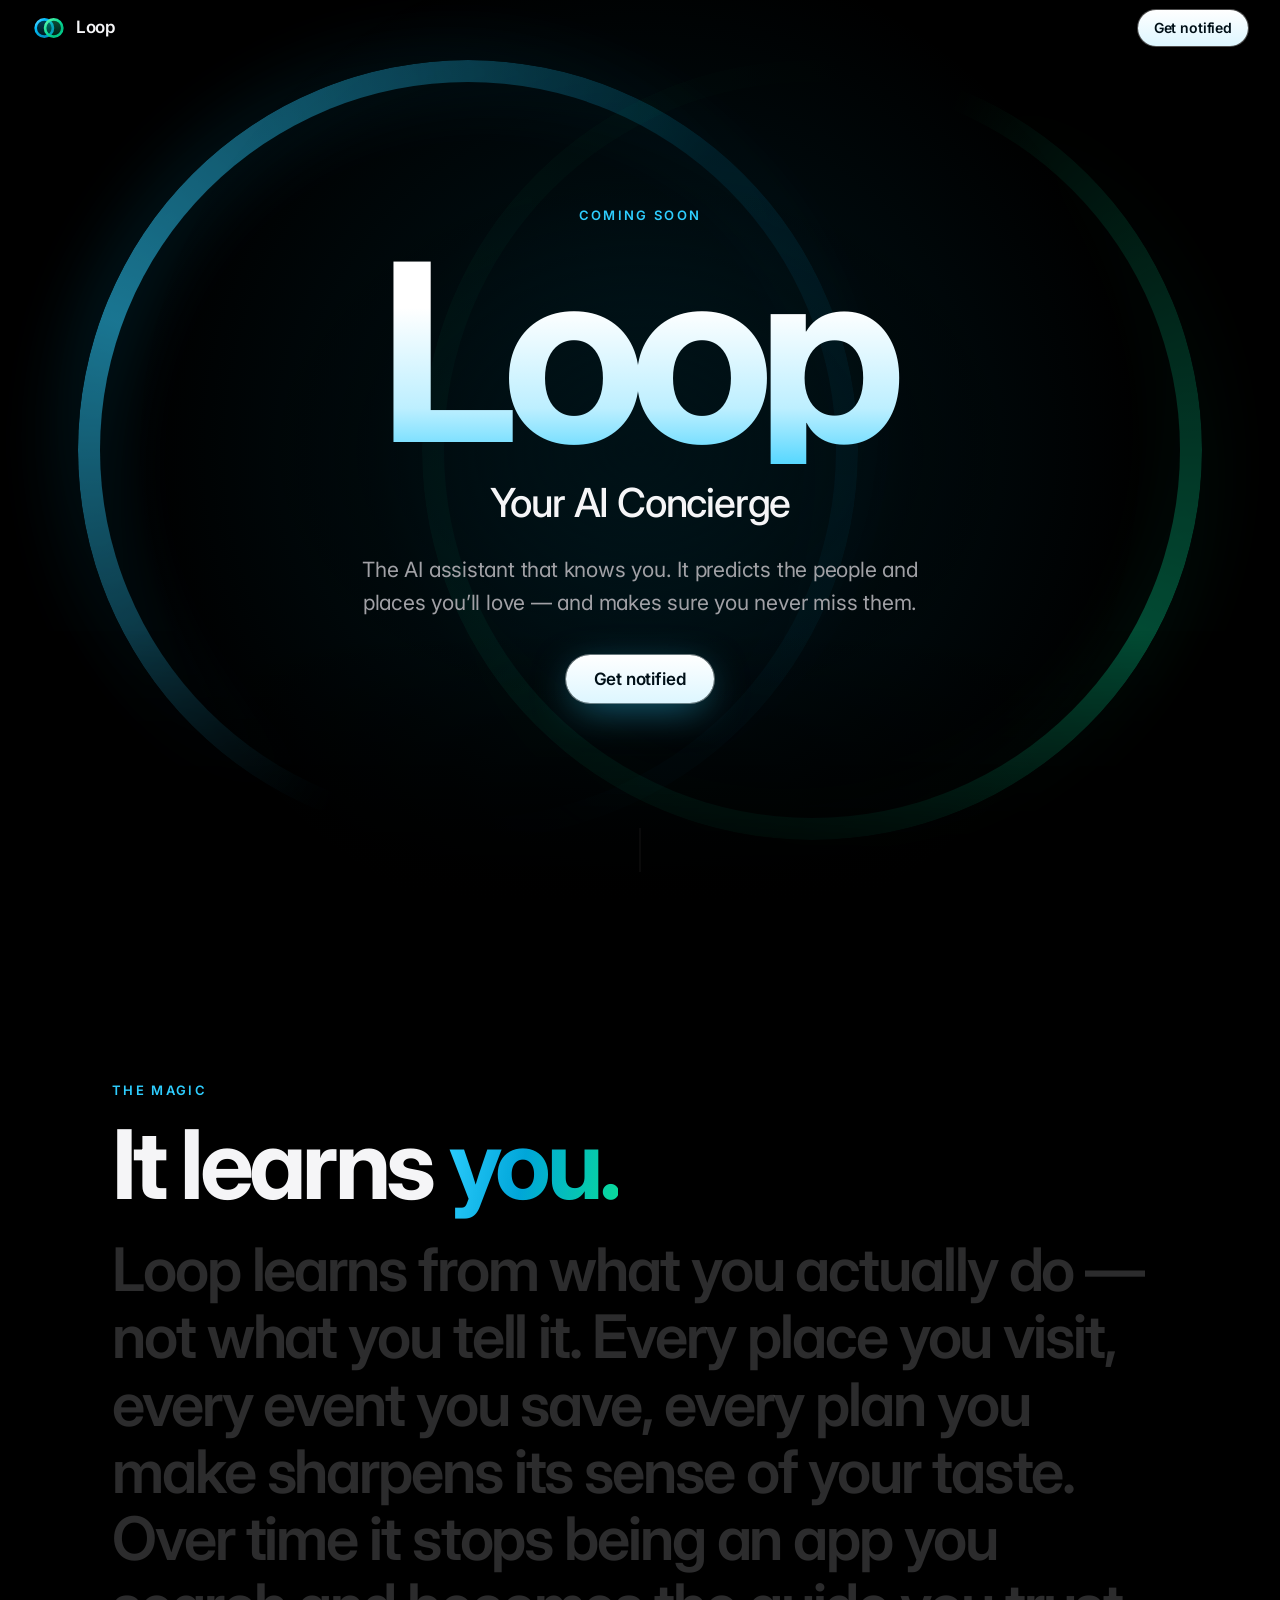
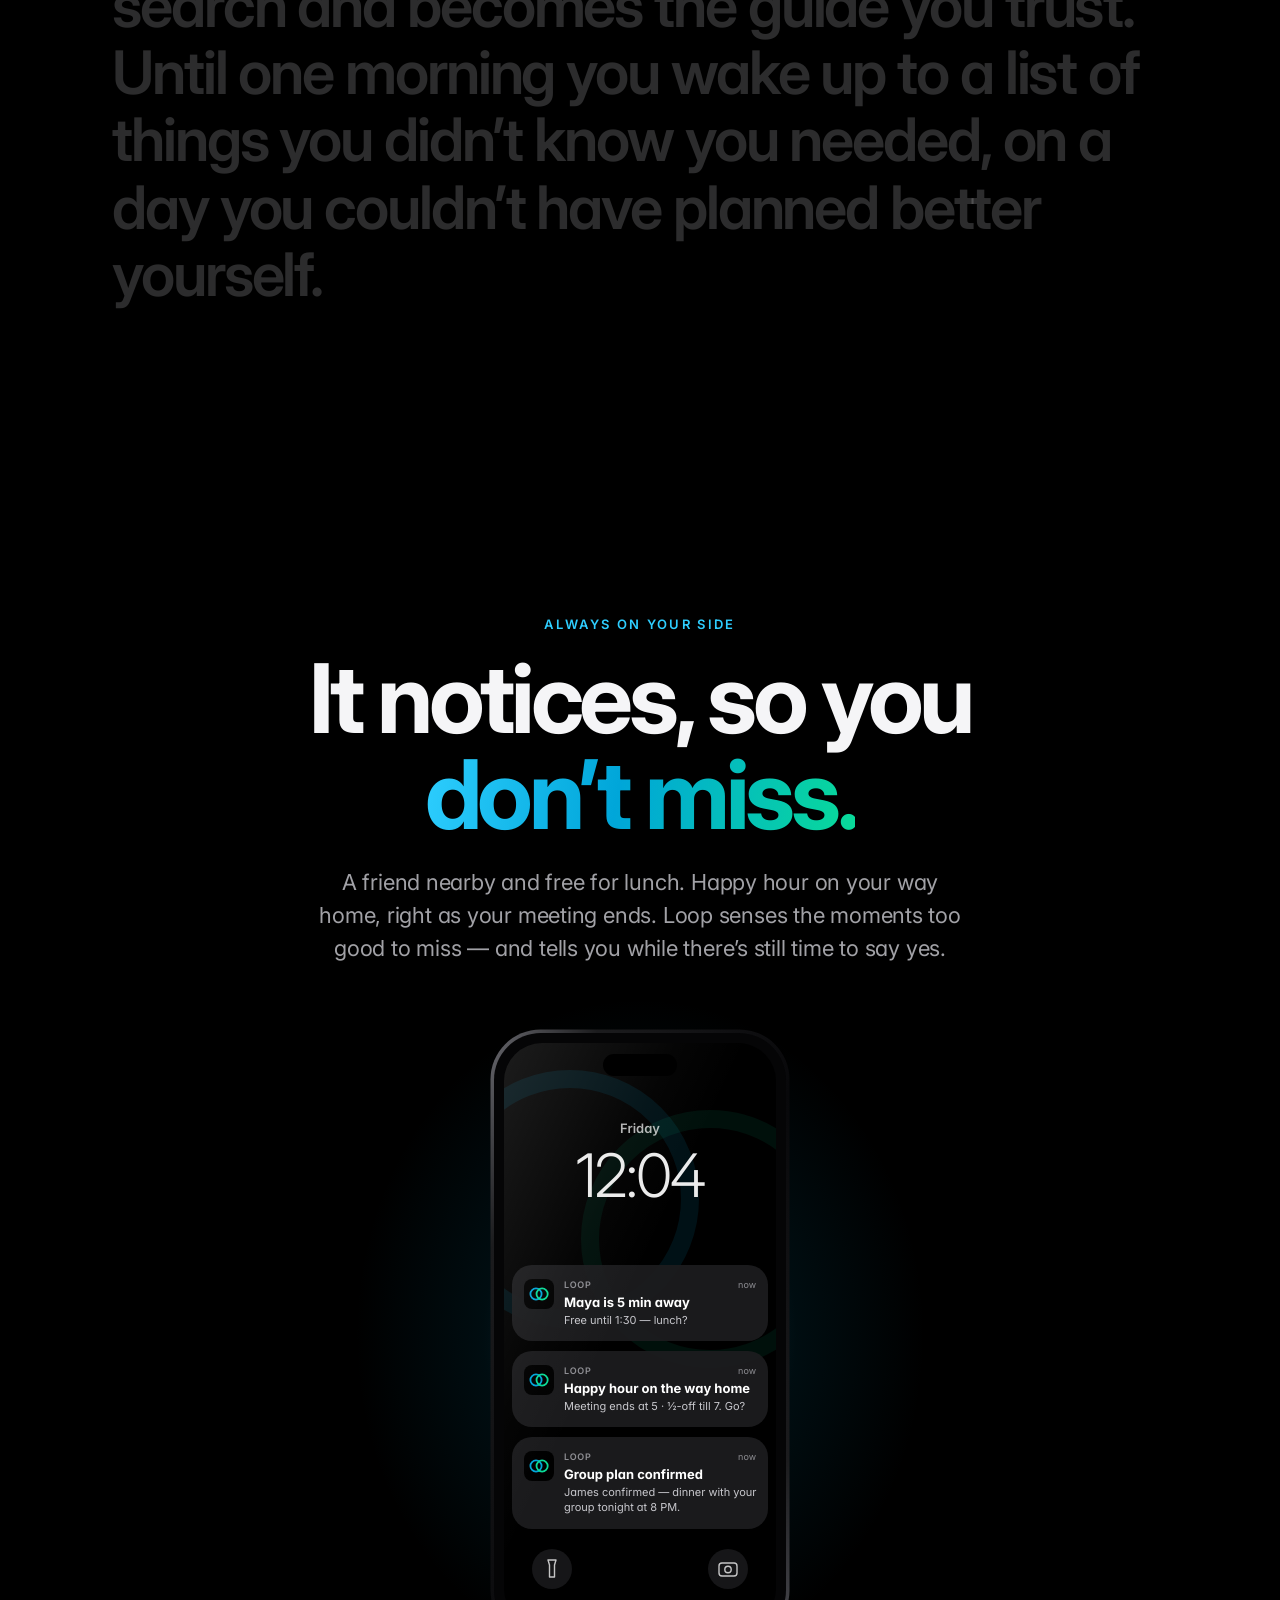
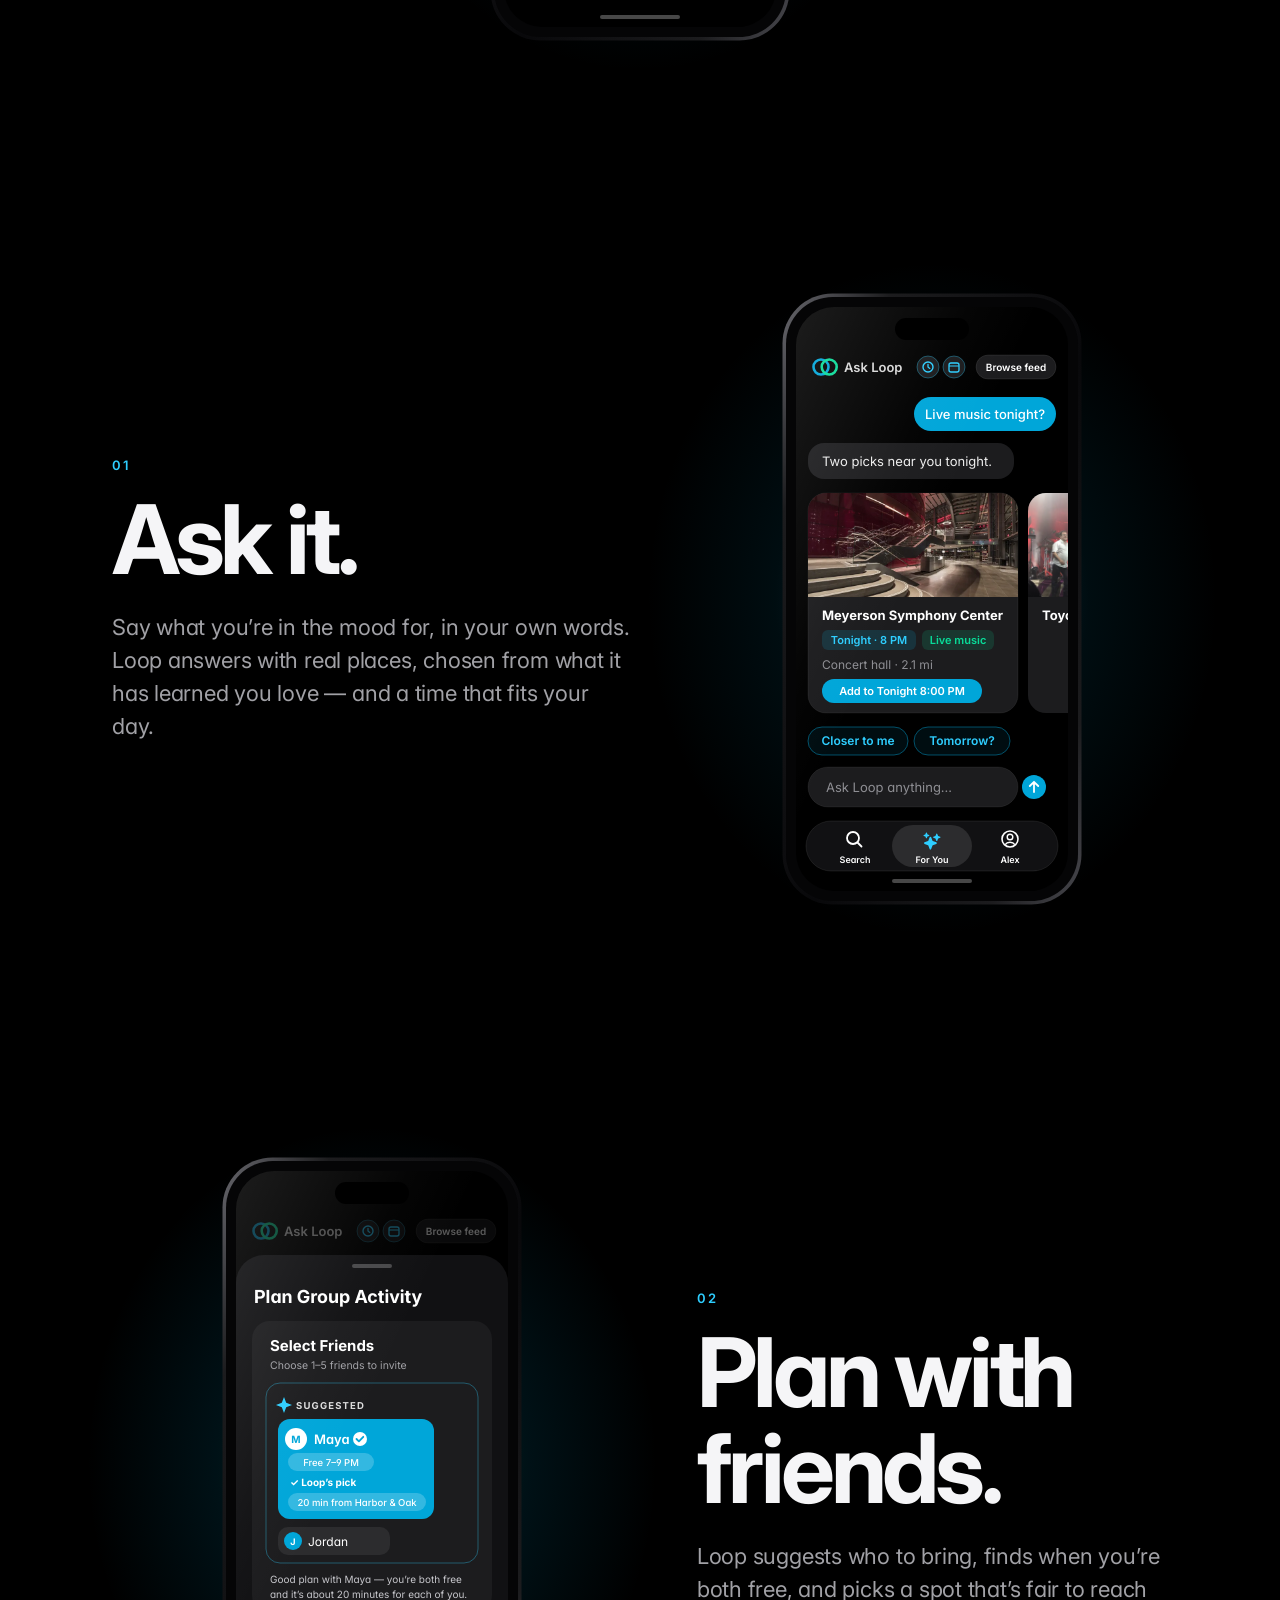
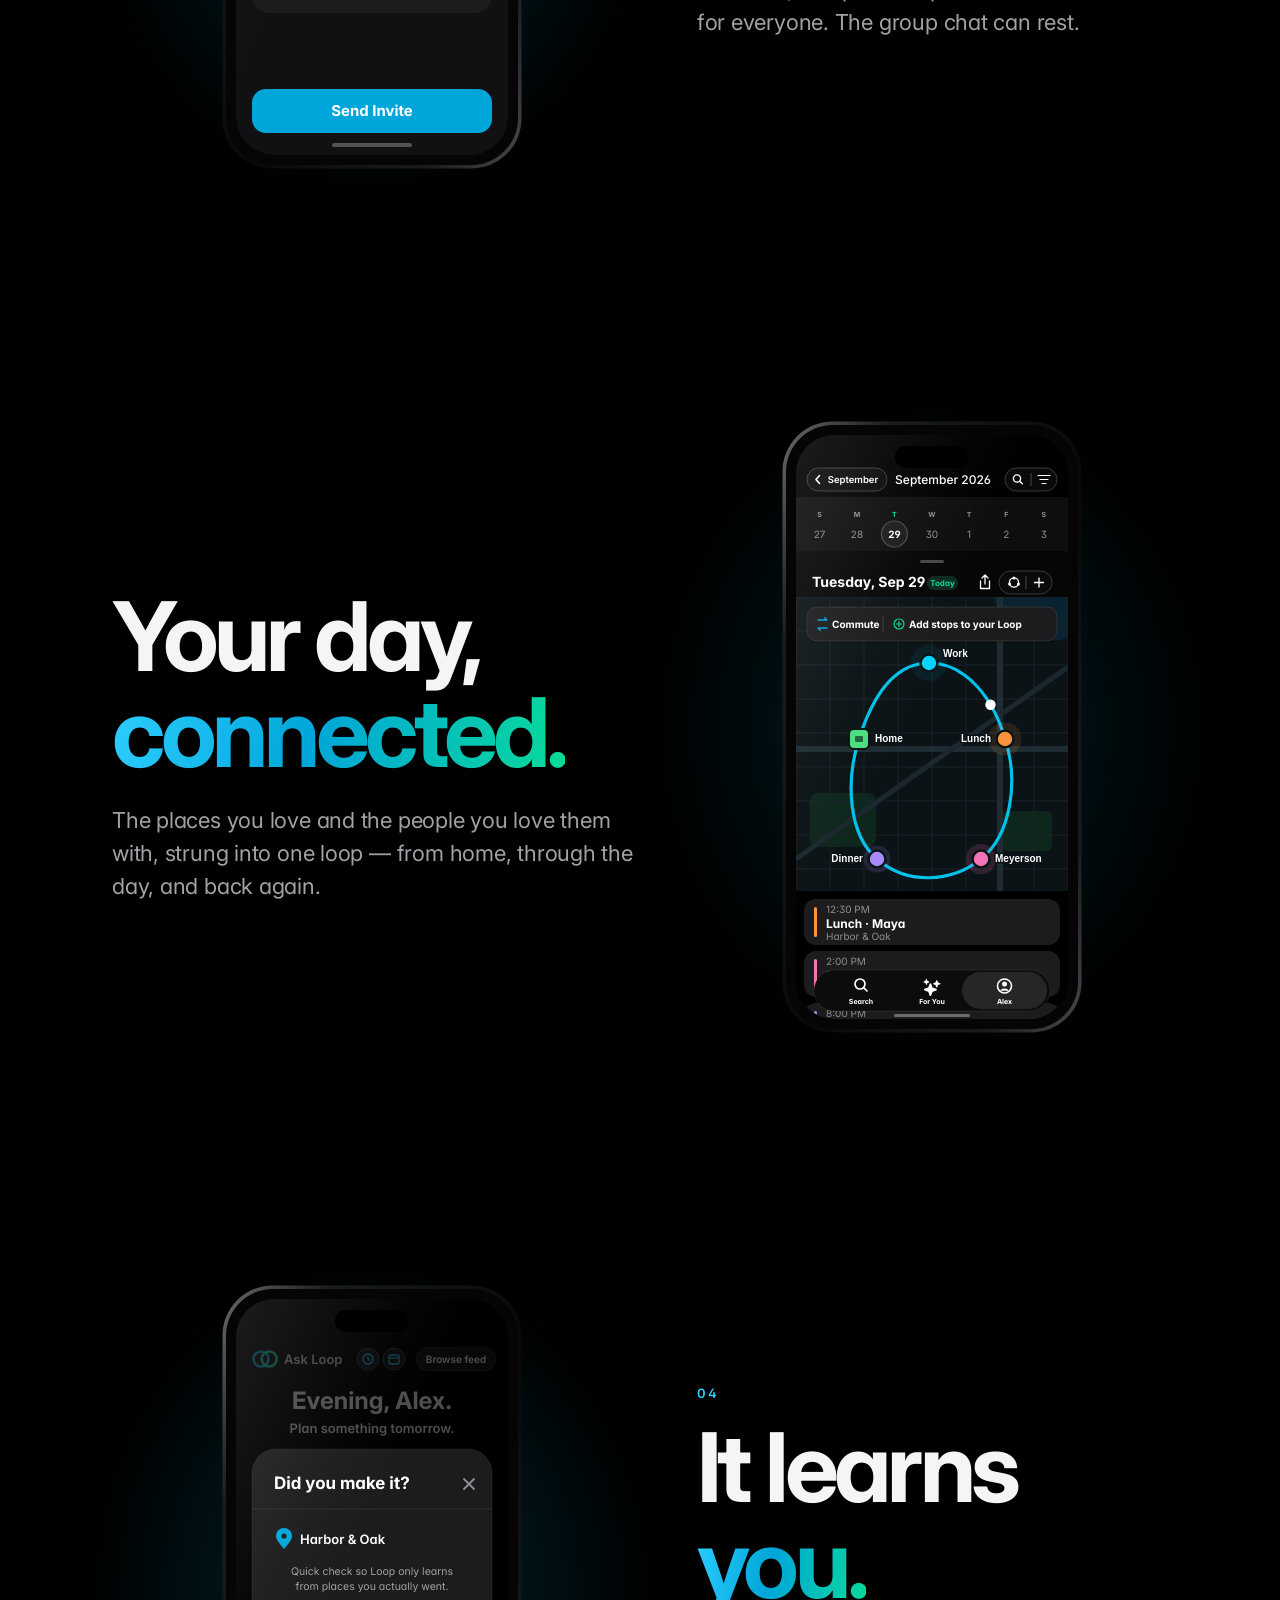
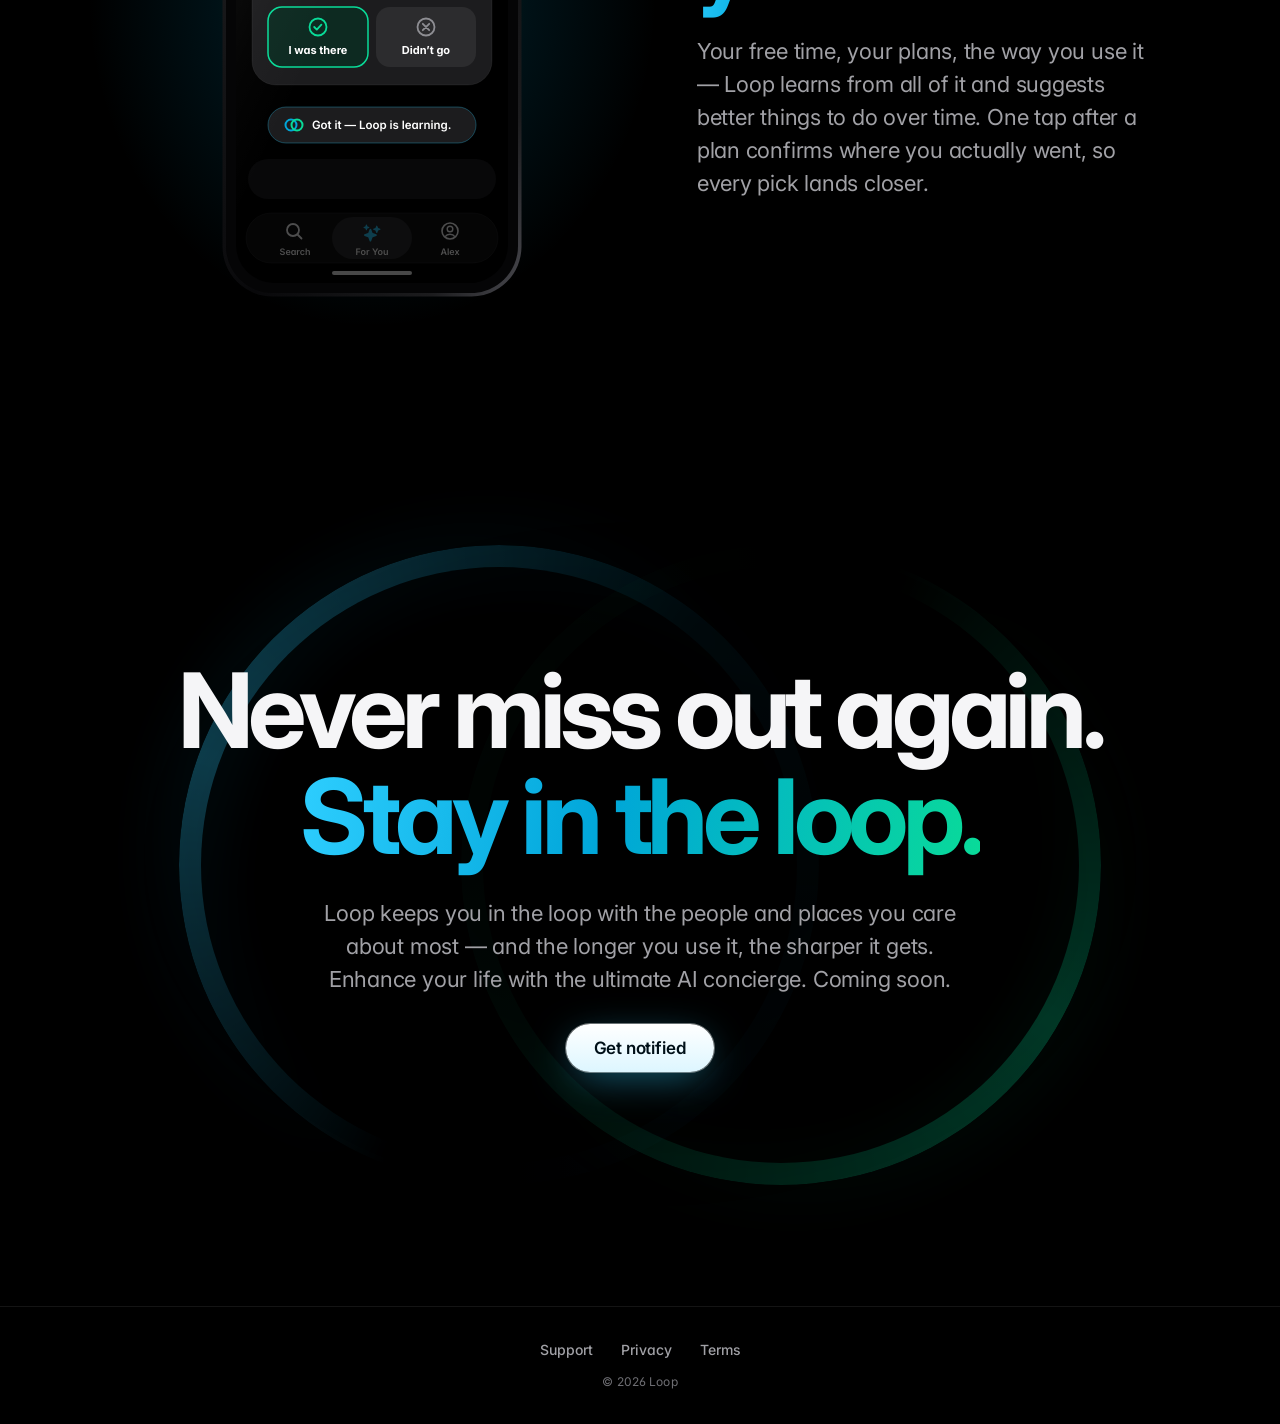
==== commit f7a91a99: "Day view: live music follows lunch at 2:00 PM" ====
--- a/index.html
+++ b/index.html
@@ -365,7 +365,7 @@
               <text x="127" y="207" font-size="10" font-weight="700" fill="#fff">Add stops to your Loop</text>
               <rect x="14" y="470" width="272" height="130" fill="#000"/>
               <rect x="22" y="478" width="256" height="46" rx="12" fill="#1C1C1E"/><rect x="32" y="486" width="3" height="30" rx="1.5" fill="#FB923C"/><text x="44" y="492" font-size="10" fill="#8E8E93">12:30 PM</text><text x="44" y="507" font-size="12" font-weight="700" fill="#fff">Lunch &#183; Maya</text><text x="44" y="519" font-size="10" fill="#8E8E93">Harbor &amp; Oak</text>
-              <rect x="22" y="530" width="256" height="46" rx="12" fill="#1C1C1E"/><rect x="32" y="538" width="3" height="30" rx="1.5" fill="#F472B6"/><text x="44" y="544" font-size="10" fill="#8E8E93">6:00 PM</text><text x="44" y="559" font-size="12" font-weight="700" fill="#fff">Live music</text><text x="44" y="571" font-size="10" fill="#8E8E93">Meyerson Symphony Center</text>
+              <rect x="22" y="530" width="256" height="46" rx="12" fill="#1C1C1E"/><rect x="32" y="538" width="3" height="30" rx="1.5" fill="#F472B6"/><text x="44" y="544" font-size="10" fill="#8E8E93">2:00 PM</text><text x="44" y="559" font-size="12" font-weight="700" fill="#fff">Live music</text><text x="44" y="571" font-size="10" fill="#8E8E93">Meyerson Symphony Center</text>
               <rect x="22" y="582" width="256" height="46" rx="12" fill="#1C1C1E"/><rect x="32" y="590" width="3" height="30" rx="1.5" fill="#A78BFA"/><text x="44" y="596" font-size="10" fill="#8E8E93">8:00 PM</text><text x="44" y="611" font-size="12" font-weight="700" fill="#fff">Dinner with the group</text><text x="44" y="623" font-size="10" fill="#8E8E93">Group plan</text>
               <rect x="32" y="549" width="236" height="41" rx="20.5" fill="#0c0c0d" stroke="#fff" stroke-opacity=".07"/>
               <rect x="180" y="551" width="85" height="37" rx="18.5" fill="#262628"/>
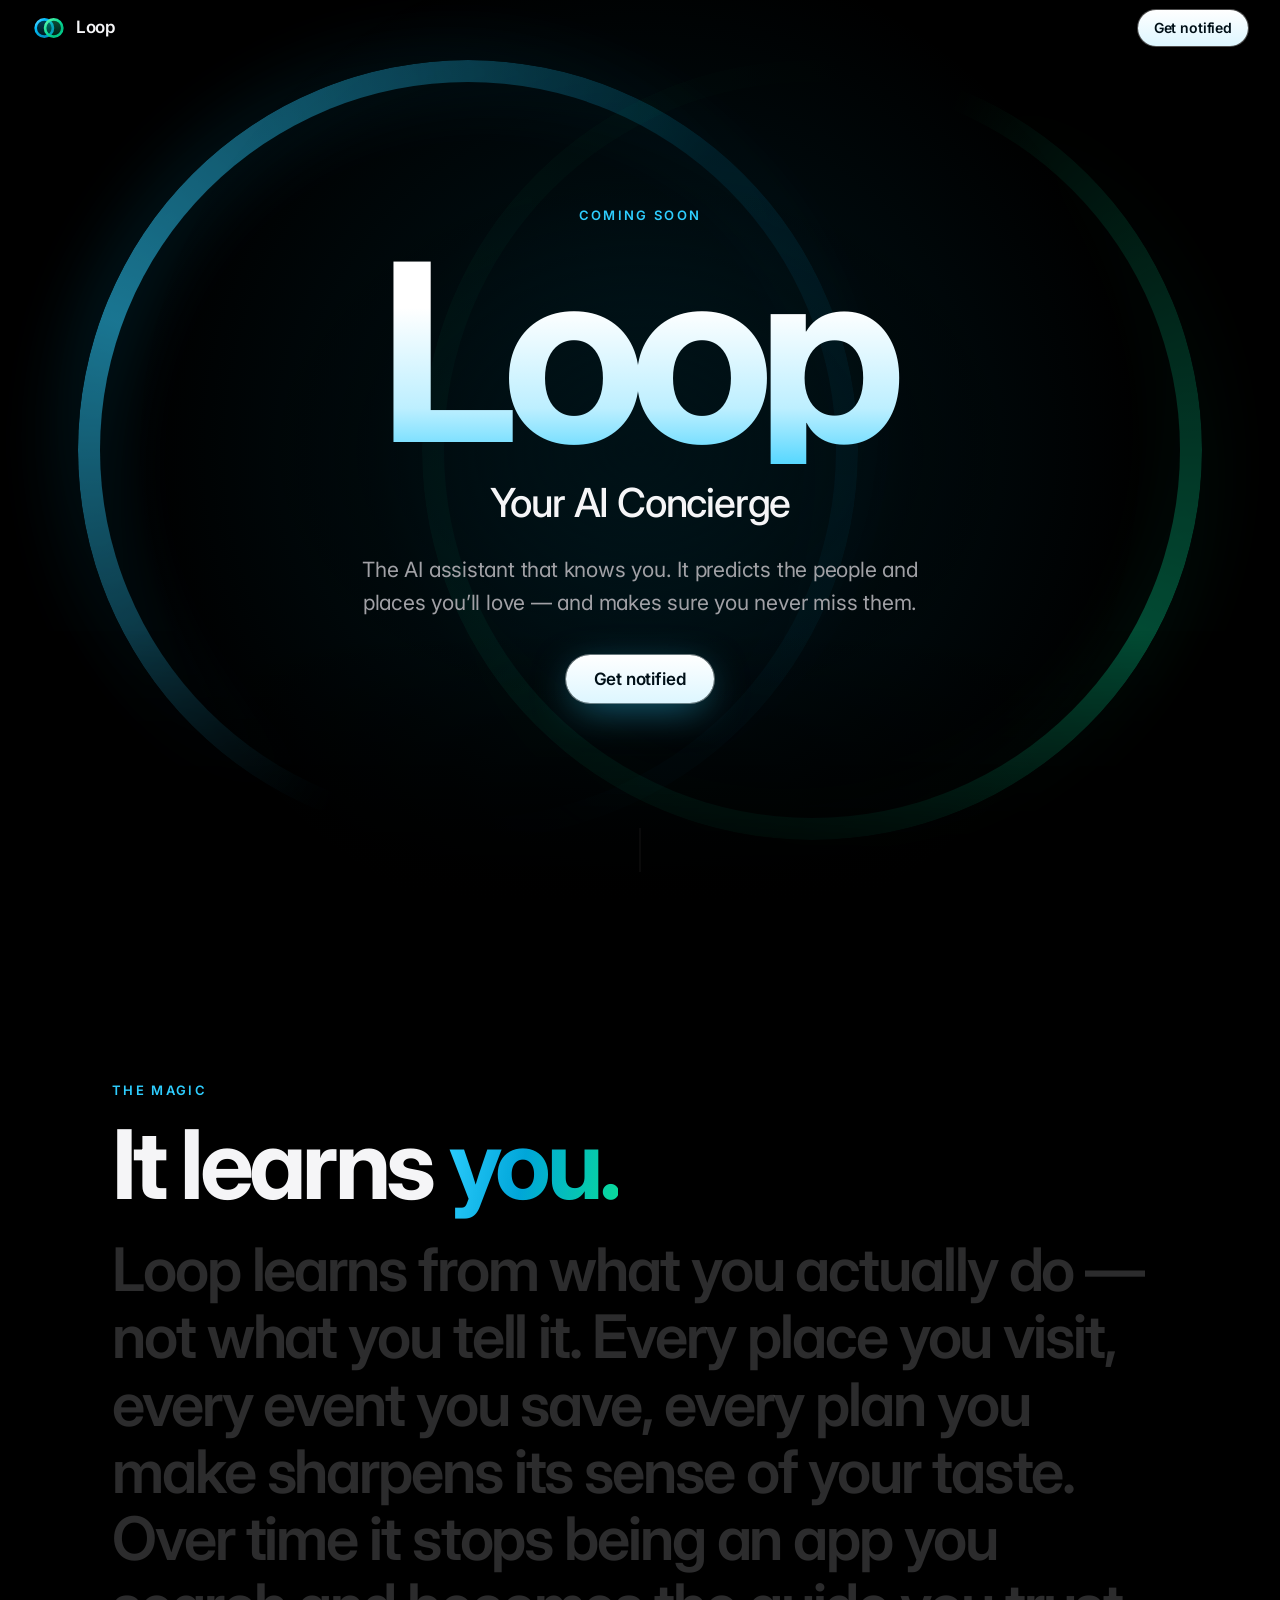
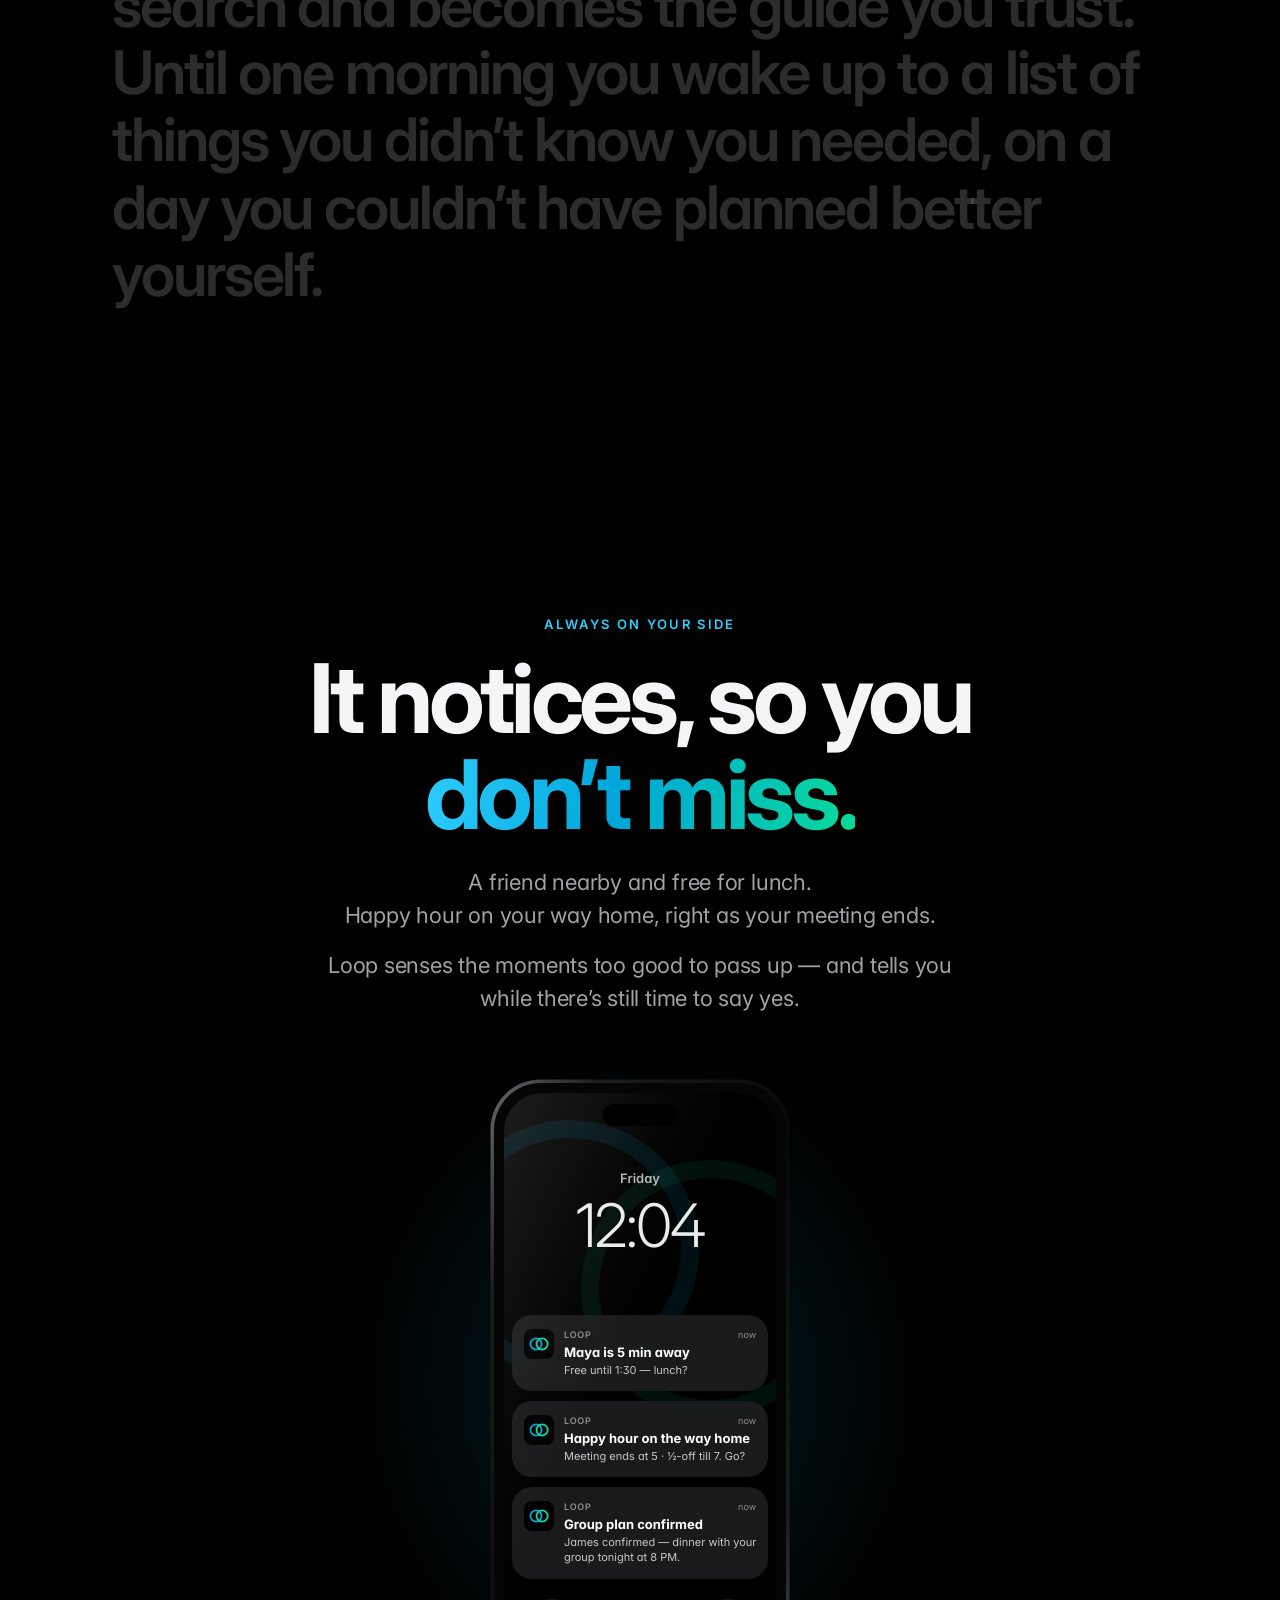
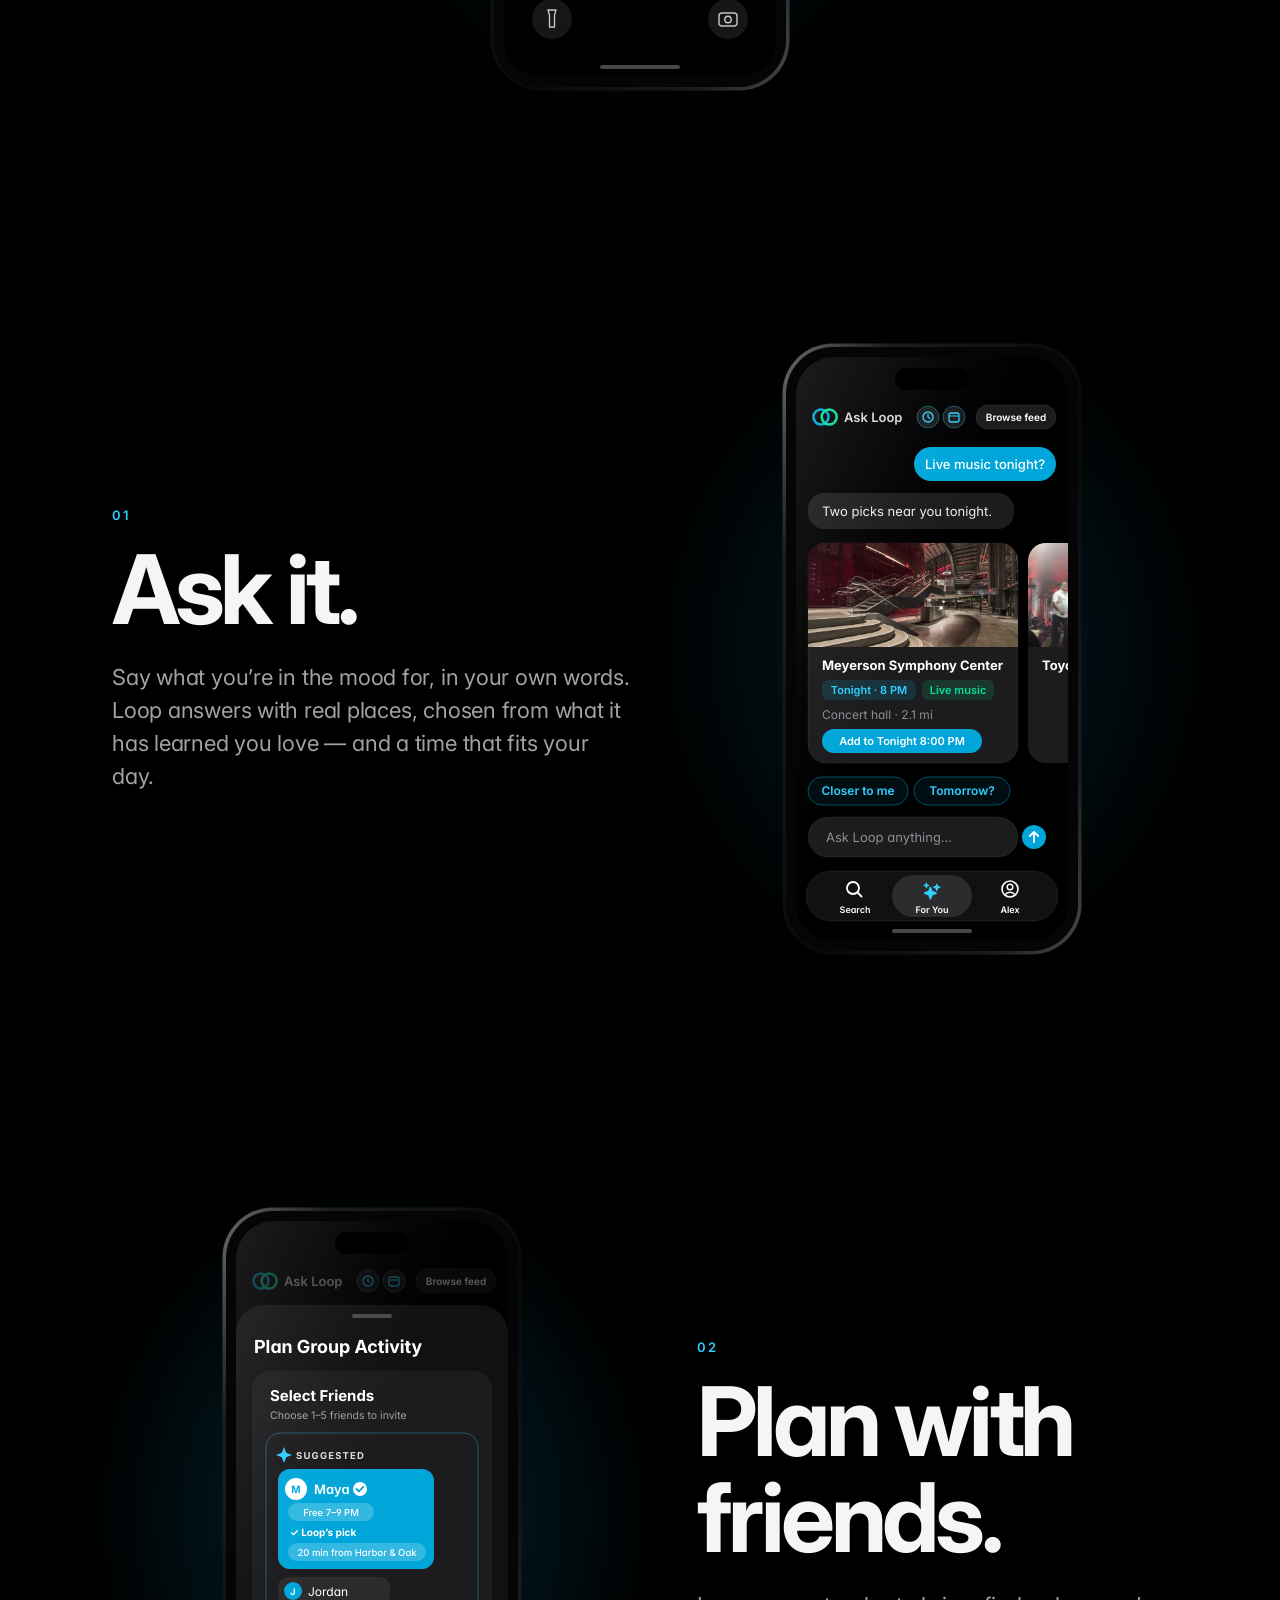
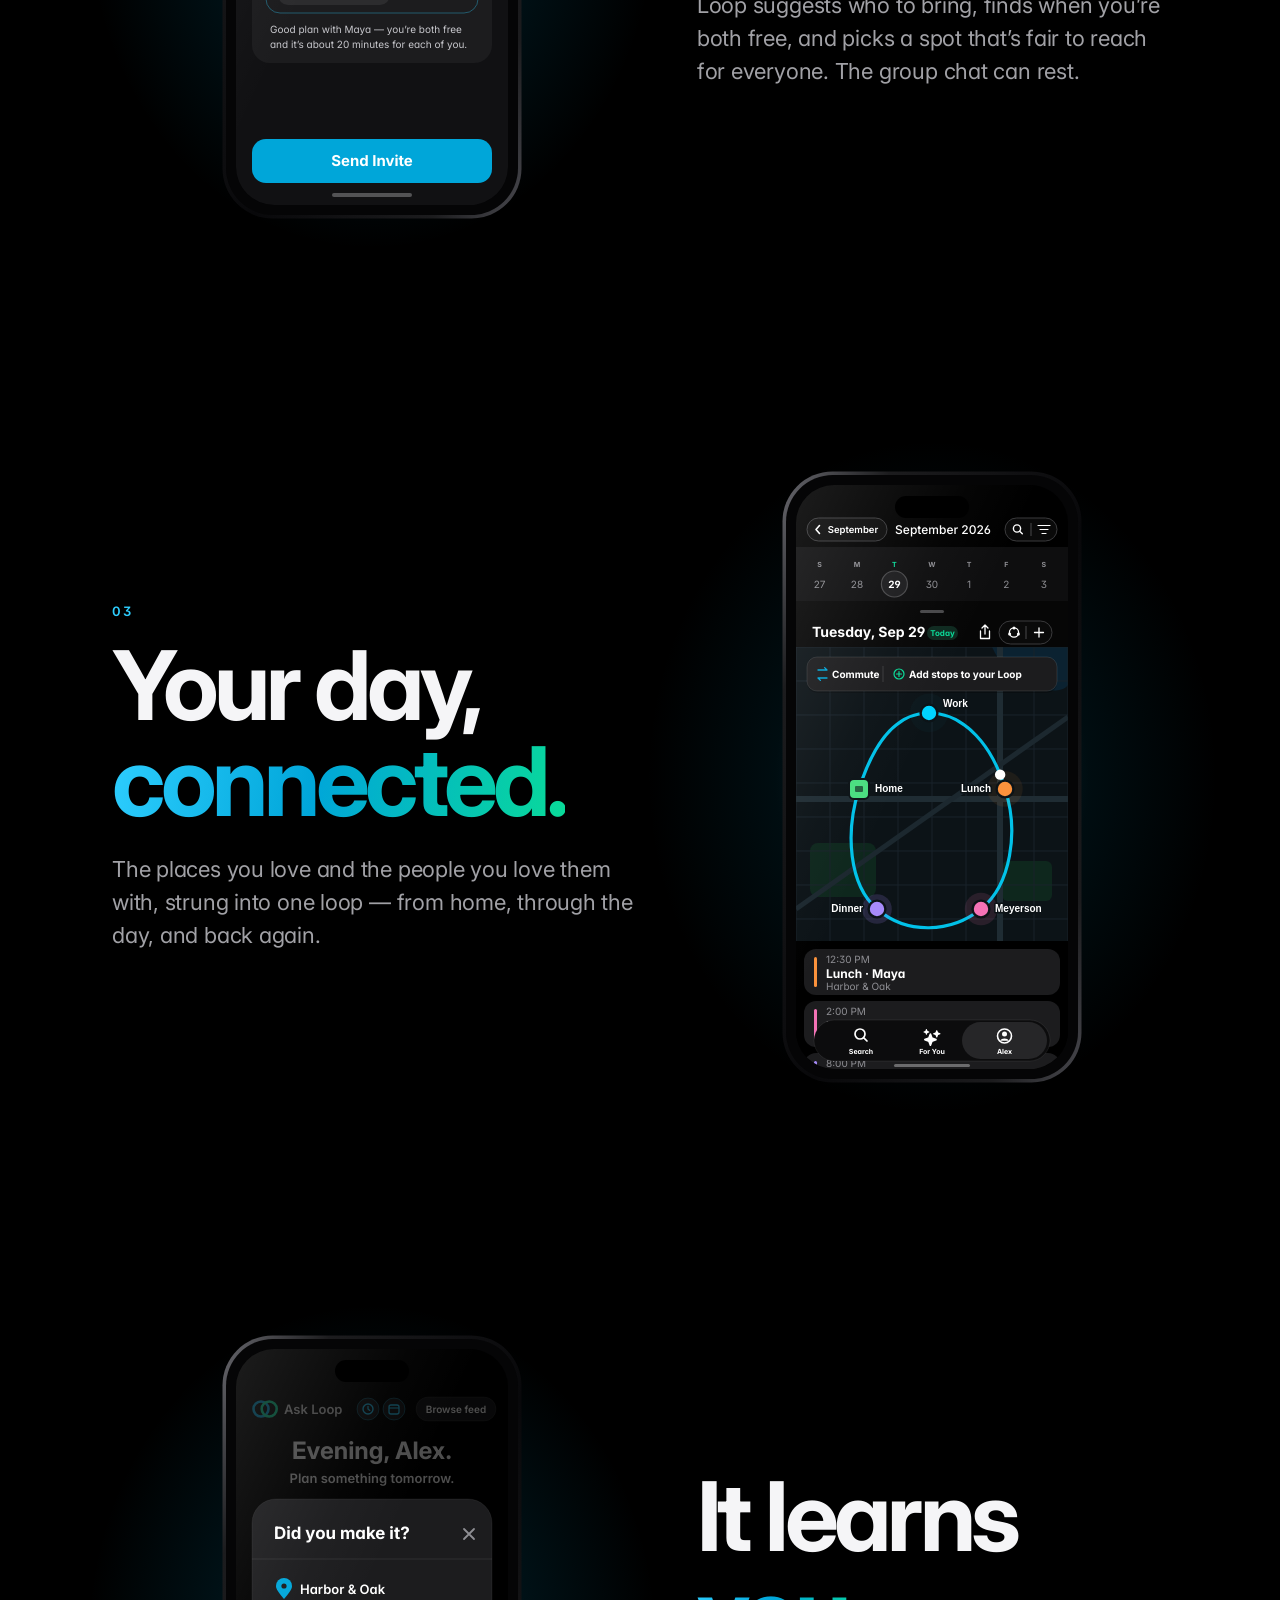
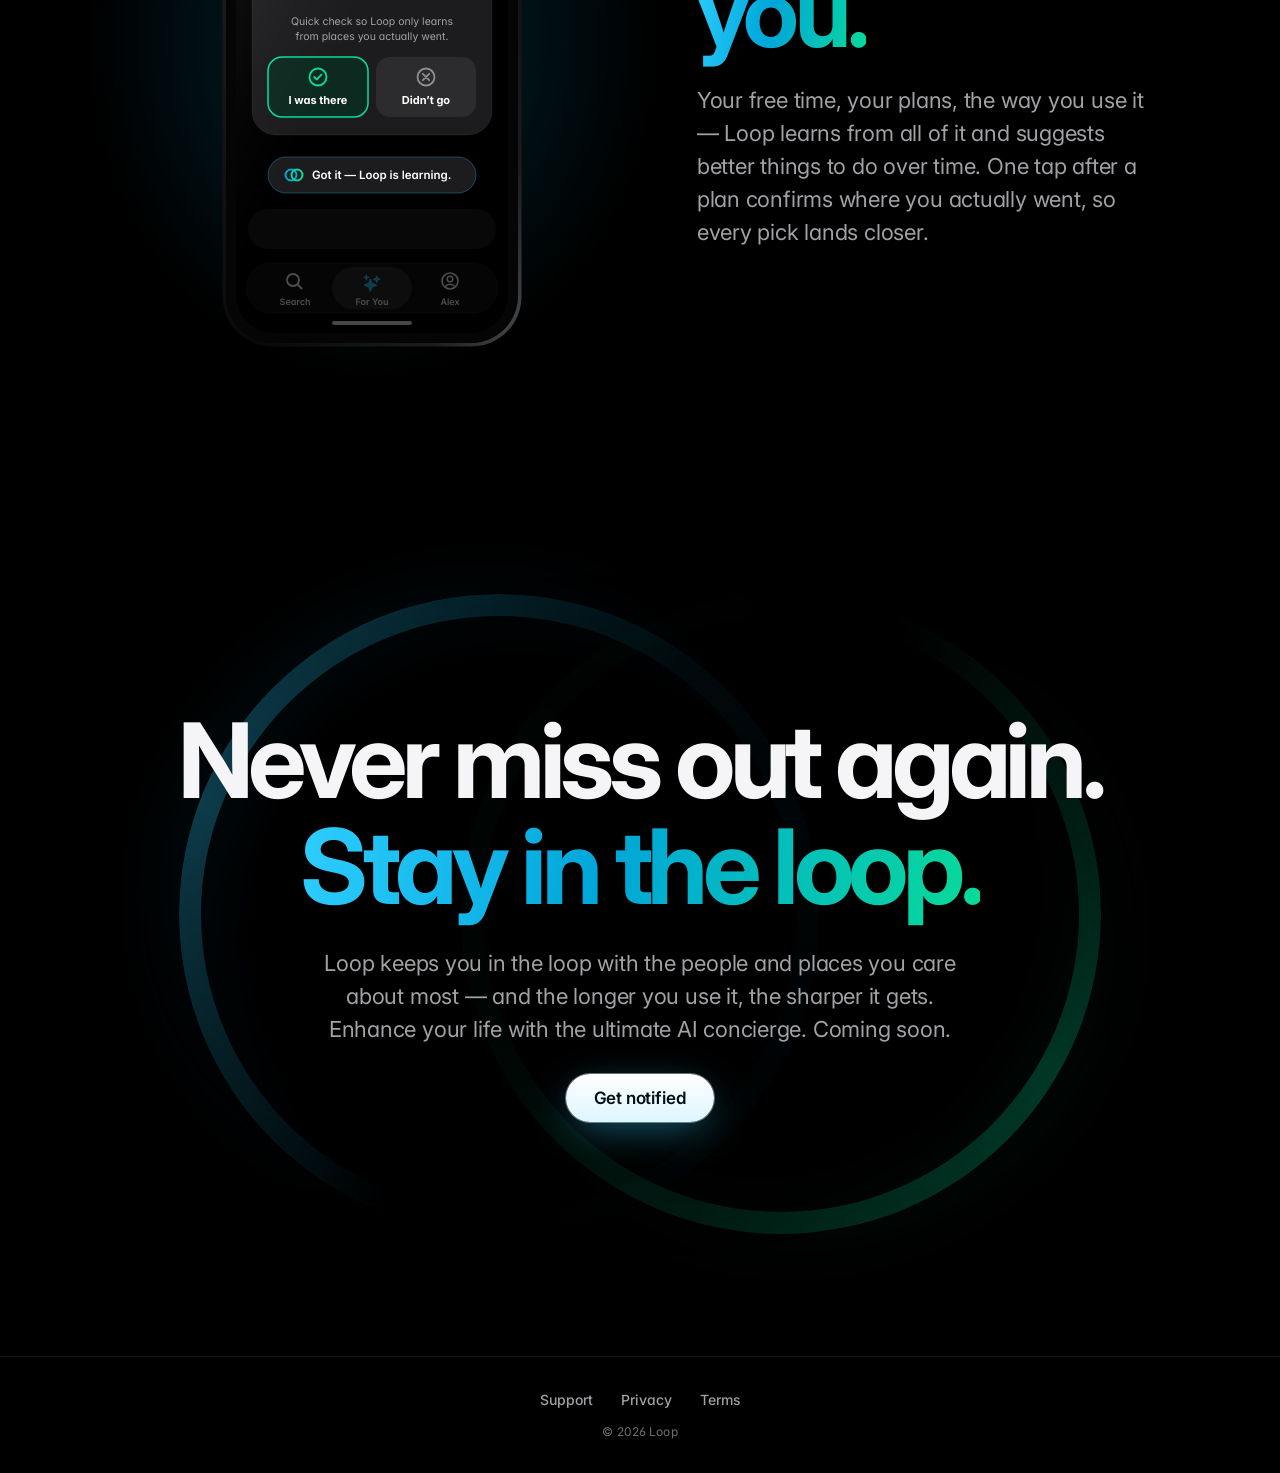
==== commit f7584bfd: "Copy: set the two moments on their own lines; 'too good to pass up' (headline already says 'miss') C" ====
--- a/index.html
+++ b/index.html
@@ -80,7 +80,8 @@
         <div class="teaser-copy">
           <p class="eyebrow reveal">Always on your side</p>
           <h2 id="sense-title" class="headline reveal" style="--d:1">It notices, so you <span class="grad">don&rsquo;t miss.</span></h2>
-          <p class="lede reveal" style="--d:2">A friend nearby and free for lunch. Happy hour on your way home, right as your meeting ends. Loop senses the moments too good to miss &mdash; and tells you while there&rsquo;s still time to say yes.</p>
+          <p class="lede reveal" style="--d:2">A friend nearby and free for lunch.<br>Happy hour on your way home, right as your meeting ends.</p>
+          <p class="lede reveal" style="--d:3; margin-top: 0.75em">Loop senses the moments too good to pass up &mdash; and tells you while there&rsquo;s still time to say yes.</p>
         </div>
         <figure class="stage" data-scrub style="--i:4">
           <span class="stage-glow" aria-hidden="true"></span>
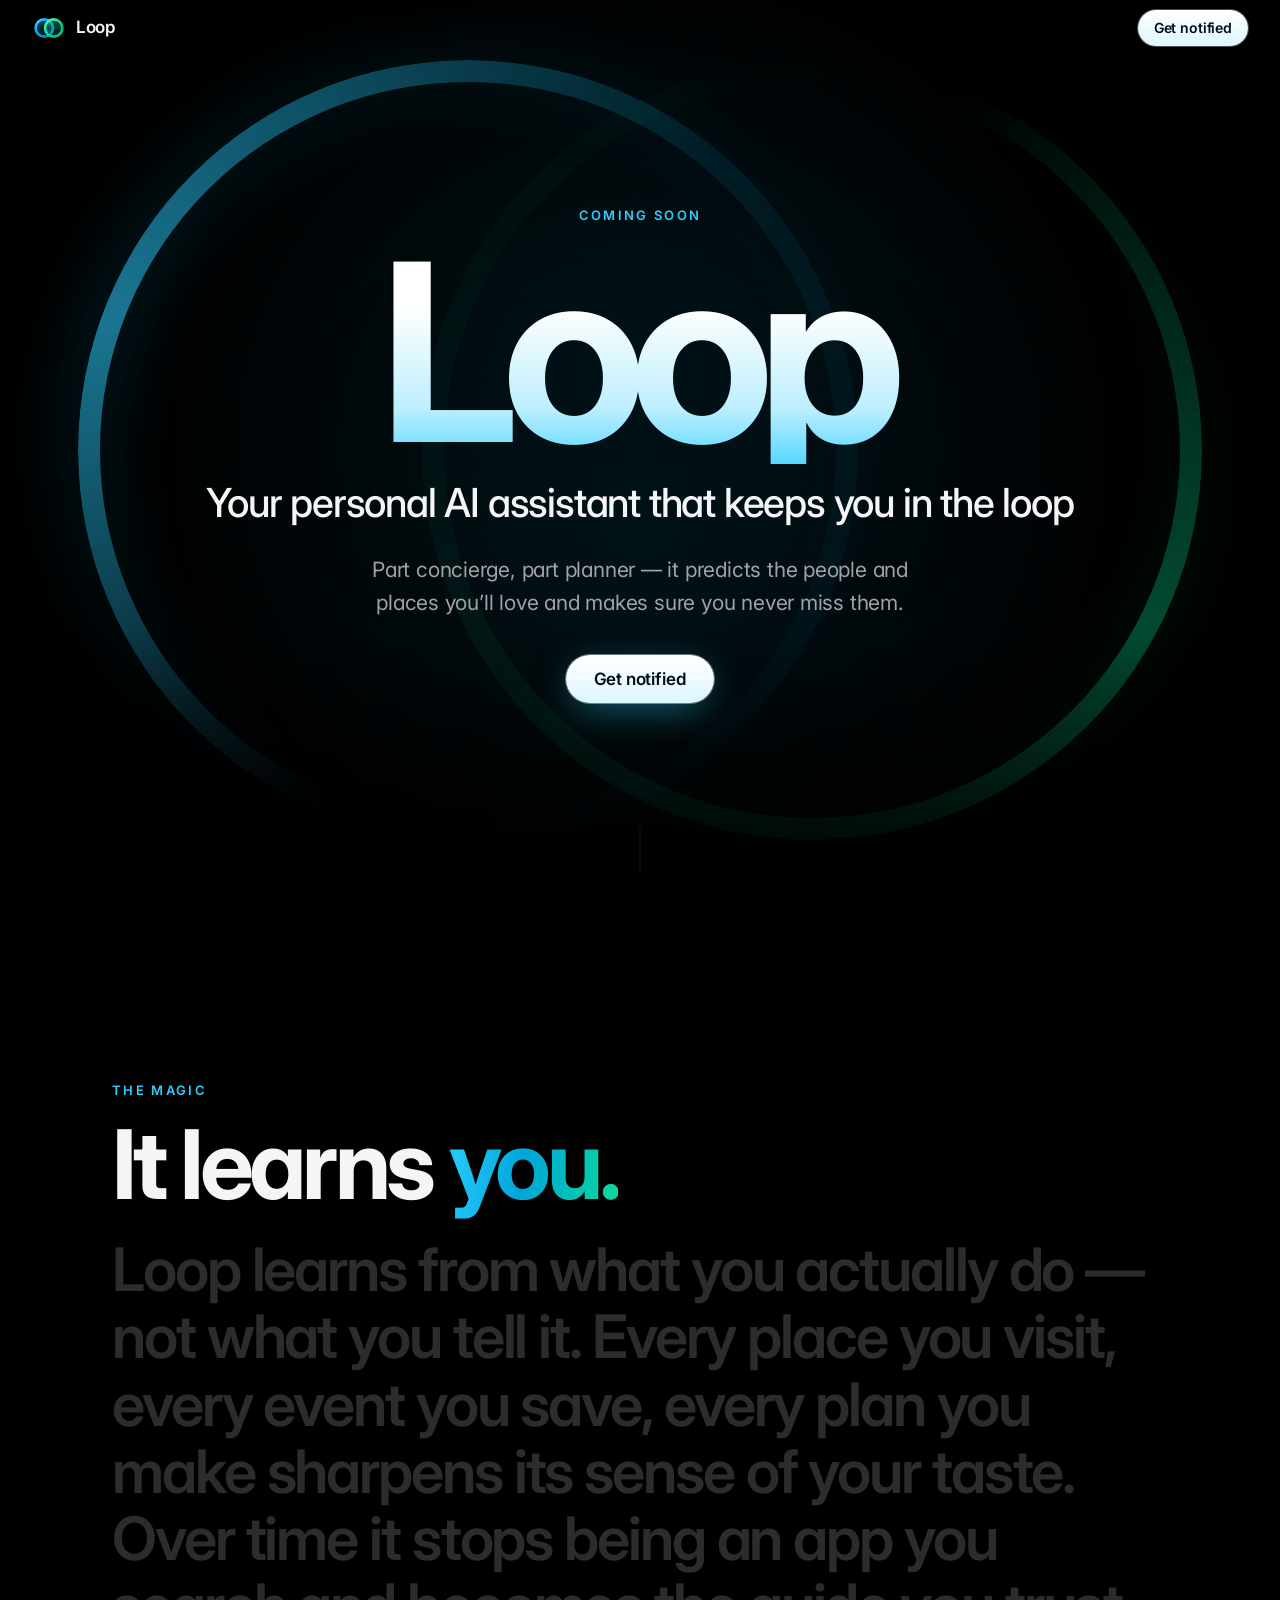
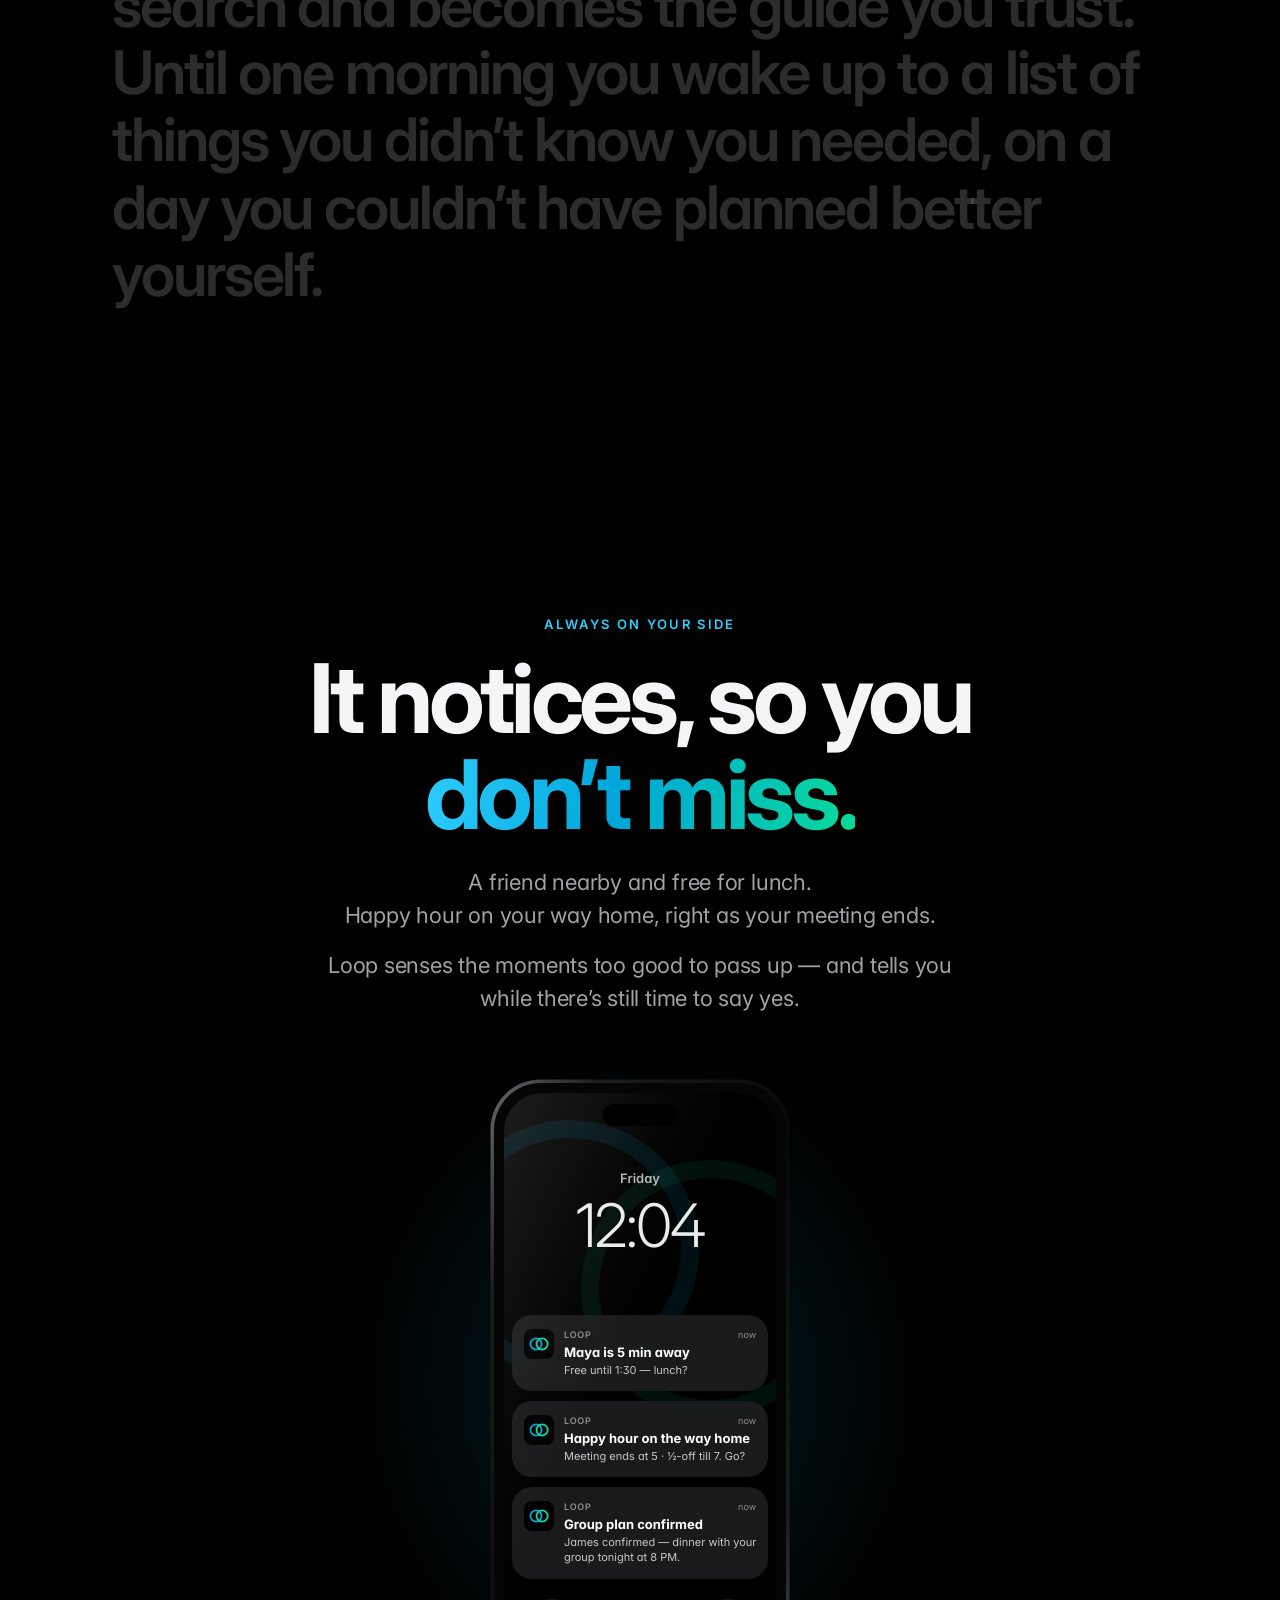
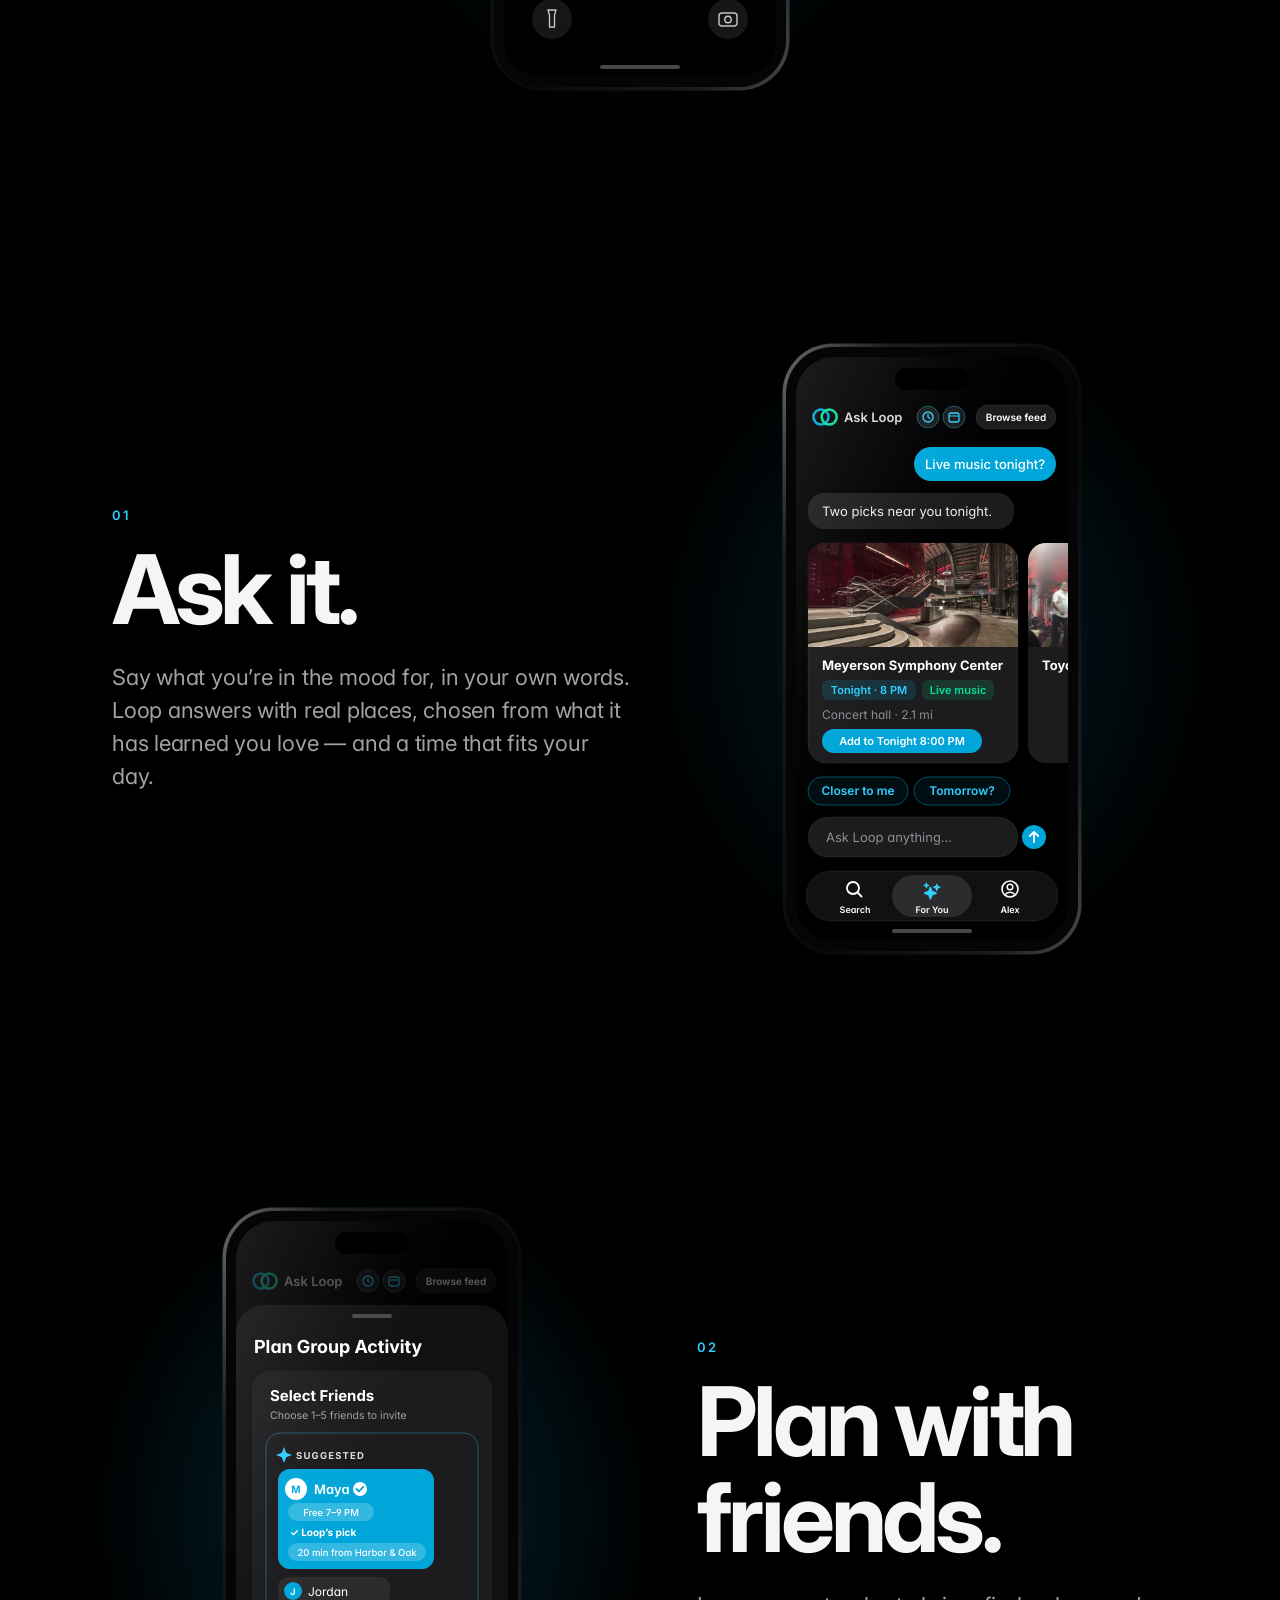
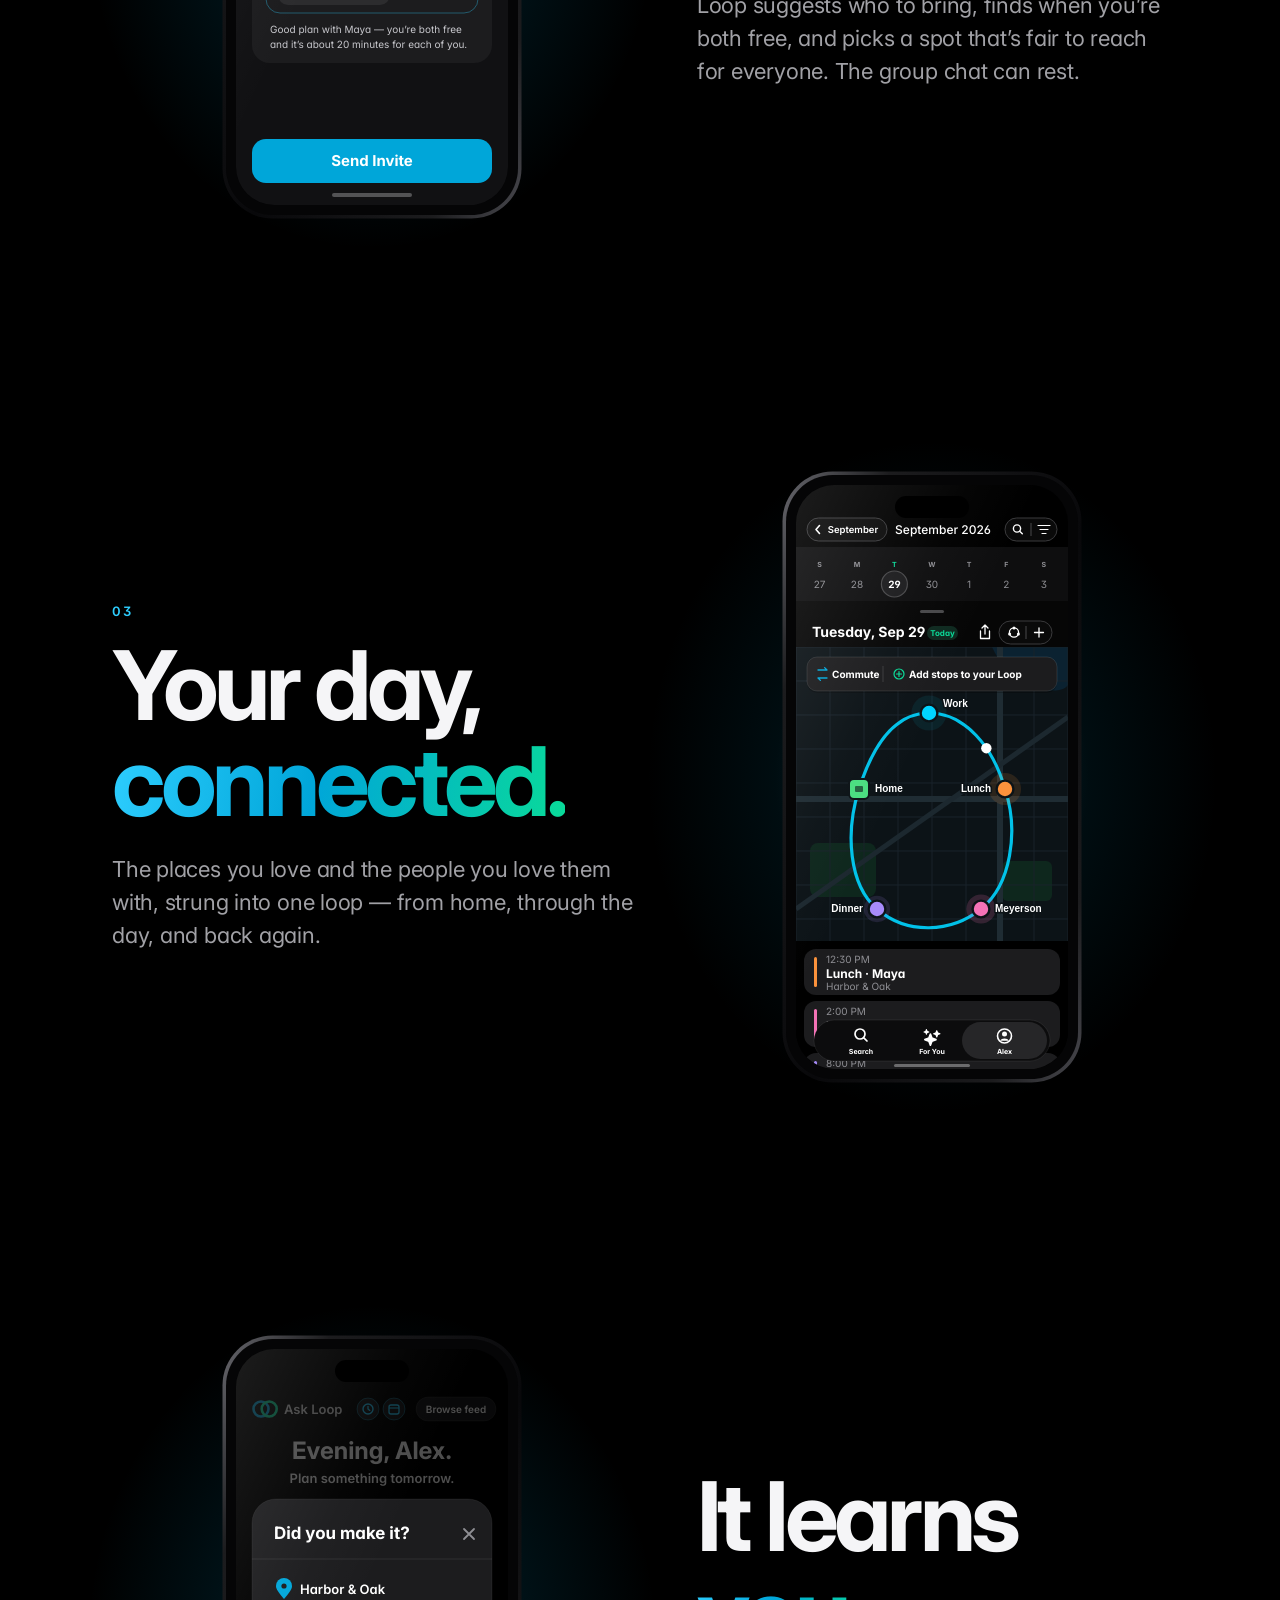
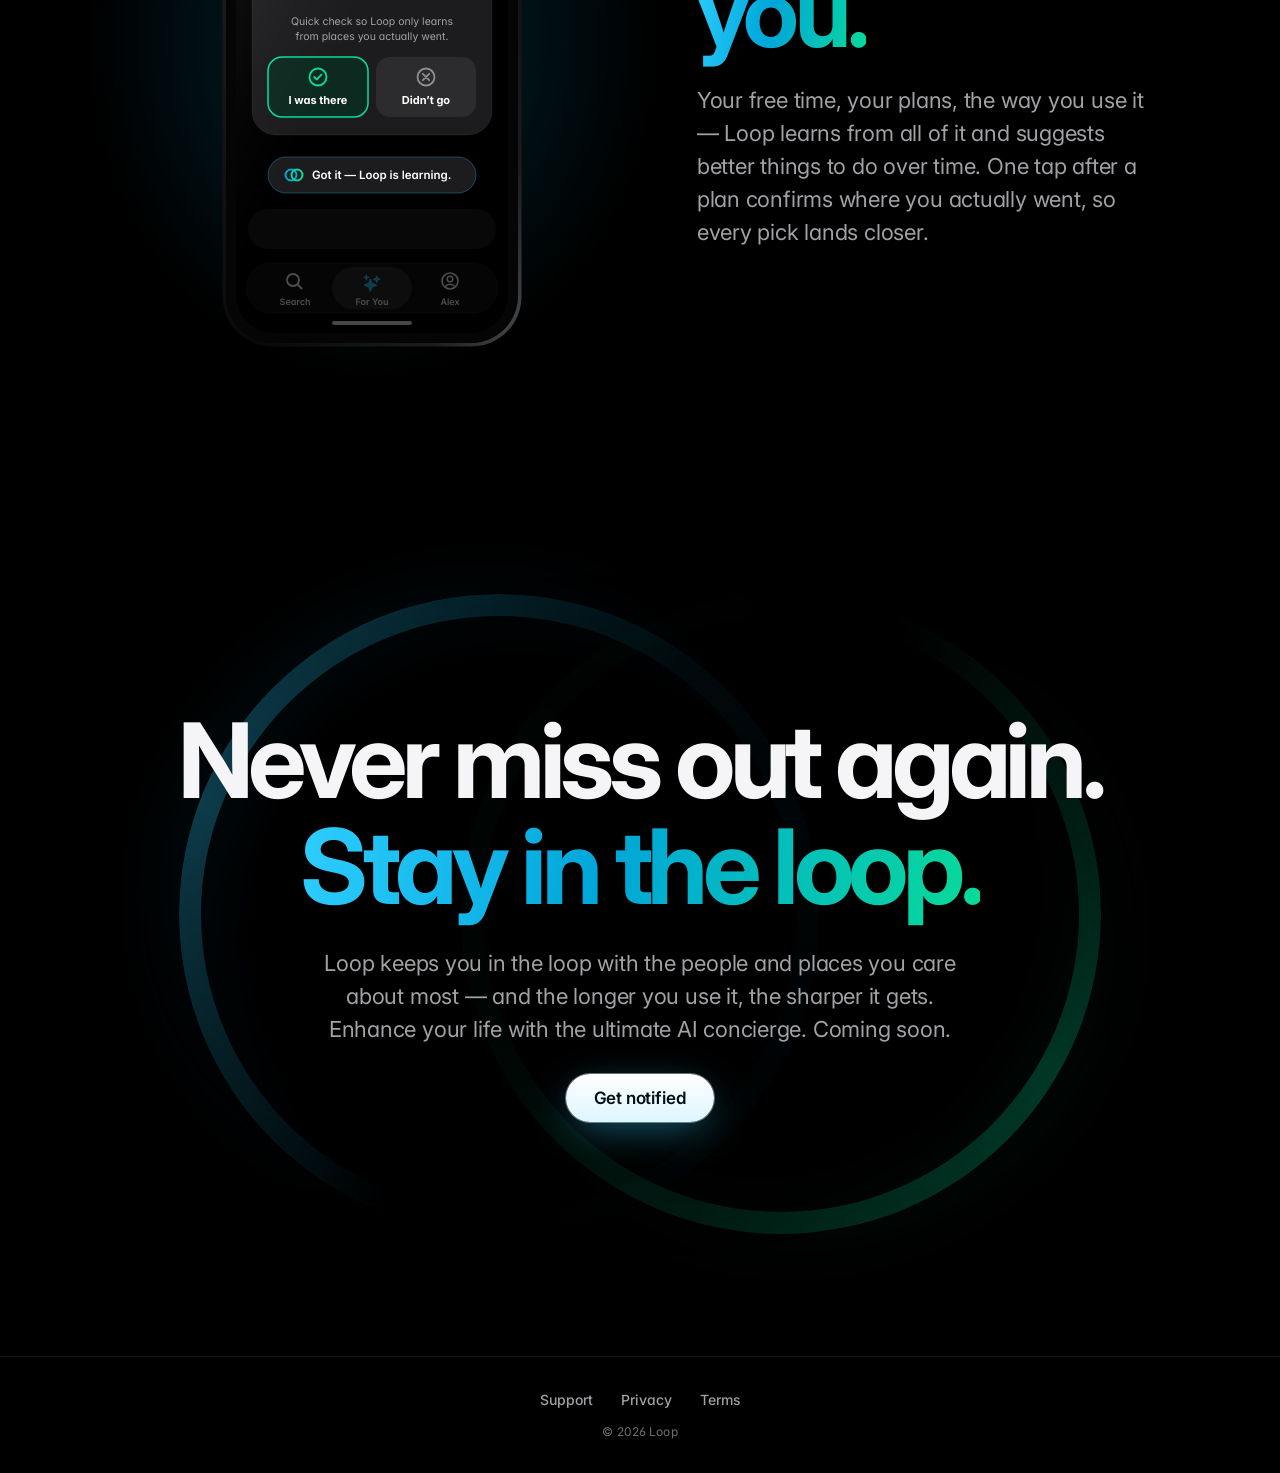
==== commit 919fe2bf: "Copy: 'Your personal AI assistant that keeps you in the loop' replaces 'AI Concierge' (title, hero, " ====
--- a/index.html
+++ b/index.html
@@ -3,26 +3,26 @@
 <head>
   <meta charset="UTF-8">
   <meta name="viewport" content="width=device-width, initial-scale=1.0, viewport-fit=cover">
-  <title>Loop – AI Concierge</title>
-  <meta name="description" content="Loop predicts the people and places you'll love and keeps you connected to them, learning your taste over time. Loop – AI Concierge is coming soon.">
+  <title>Loop – Your Personal AI Assistant</title>
+  <meta name="description" content="Your personal AI assistant that keeps you in the loop. Loop predicts the people and places you'll love, learns your taste over time, and tells you while there's still time to say yes. Coming soon.">
   <meta name="theme-color" content="#000000">
   <meta name="color-scheme" content="dark">
-  <meta property="og:title" content="Loop – Your AI Concierge">
-  <meta property="og:description" content="The AI assistant that knows you. Loop predicts the people and places you'll love, and makes sure you never miss them. Stay in the loop.">
+  <meta property="og:title" content="Loop – Your personal AI assistant">
+  <meta property="og:description" content="Your personal AI assistant that keeps you in the loop. Part concierge, part planner — it predicts the people and places you'll love and makes sure you never miss them.">
   <meta property="og:type" content="website">
   <meta property="og:url" content="https://loopaiapp.com/">
   <link rel="icon" type="image/svg+xml" href="assets/loop-logo.svg">
   <link rel="icon" type="image/png" href="assets/favicon.png">
   <link rel="apple-touch-icon" href="assets/apple-touch-icon.png">
   <meta property="og:site_name" content="Loop">
-  <meta property="og:image" content="https://loopaiapp.com/assets/og-loop.png">
+  <meta property="og:image" content="https://loopaiapp.com/assets/og-loop.png?v=2">
   <meta property="og:image:width" content="1200">
   <meta property="og:image:height" content="630">
-  <meta property="og:image:alt" content="Loop, your AI Concierge — coming soon.">
+  <meta property="og:image:alt" content="Loop, your personal AI assistant — coming soon.">
   <meta name="twitter:card" content="summary_large_image">
-  <meta name="twitter:title" content="Loop – Your AI Concierge">
-  <meta name="twitter:description" content="The AI assistant that knows you. Loop predicts the people and places you'll love, and makes sure you never miss them.">
-  <meta name="twitter:image" content="https://loopaiapp.com/assets/og-loop.png">
+  <meta name="twitter:title" content="Loop – Your personal AI assistant">
+  <meta name="twitter:description" content="Your personal AI assistant that keeps you in the loop. Part concierge, part planner — it predicts the people and places you'll love and makes sure you never miss them.">
+  <meta name="twitter:image" content="https://loopaiapp.com/assets/og-loop.png?v=2">
   <link rel="preconnect" href="https://fonts.googleapis.com">
   <link rel="preconnect" href="https://fonts.gstatic.com" crossorigin>
   <link rel="stylesheet" href="https://fonts.googleapis.com/css2?family=Inter:wght@300;400;500;600;700;800&display=swap">
@@ -55,8 +55,8 @@
       <div class="hero-inner">
         <p class="eyebrow reveal">Coming soon</p>
         <h1 id="hero-title" class="display reveal" style="--d:1">Loop</h1>
-        <p class="hero-sub reveal" style="--d:2">Your AI Concierge</p>
-        <p class="hero-promise reveal" style="--d:3">The AI assistant that knows you. It predicts the people and places you&rsquo;ll love &mdash; and makes sure you never miss them.</p>
+        <p class="hero-sub reveal" style="--d:2">Your personal AI assistant that keeps you in the loop</p>
+        <p class="hero-promise reveal" style="--d:3">Part concierge, part planner &mdash; it predicts the people and places you&rsquo;ll love and makes sure you never miss them.</p>
         <div class="reveal" style="--d:4">
           <a class="pill" href="mailto:support@loopaiapp.com?subject=Notify%20me">Get notified</a>
         </div>
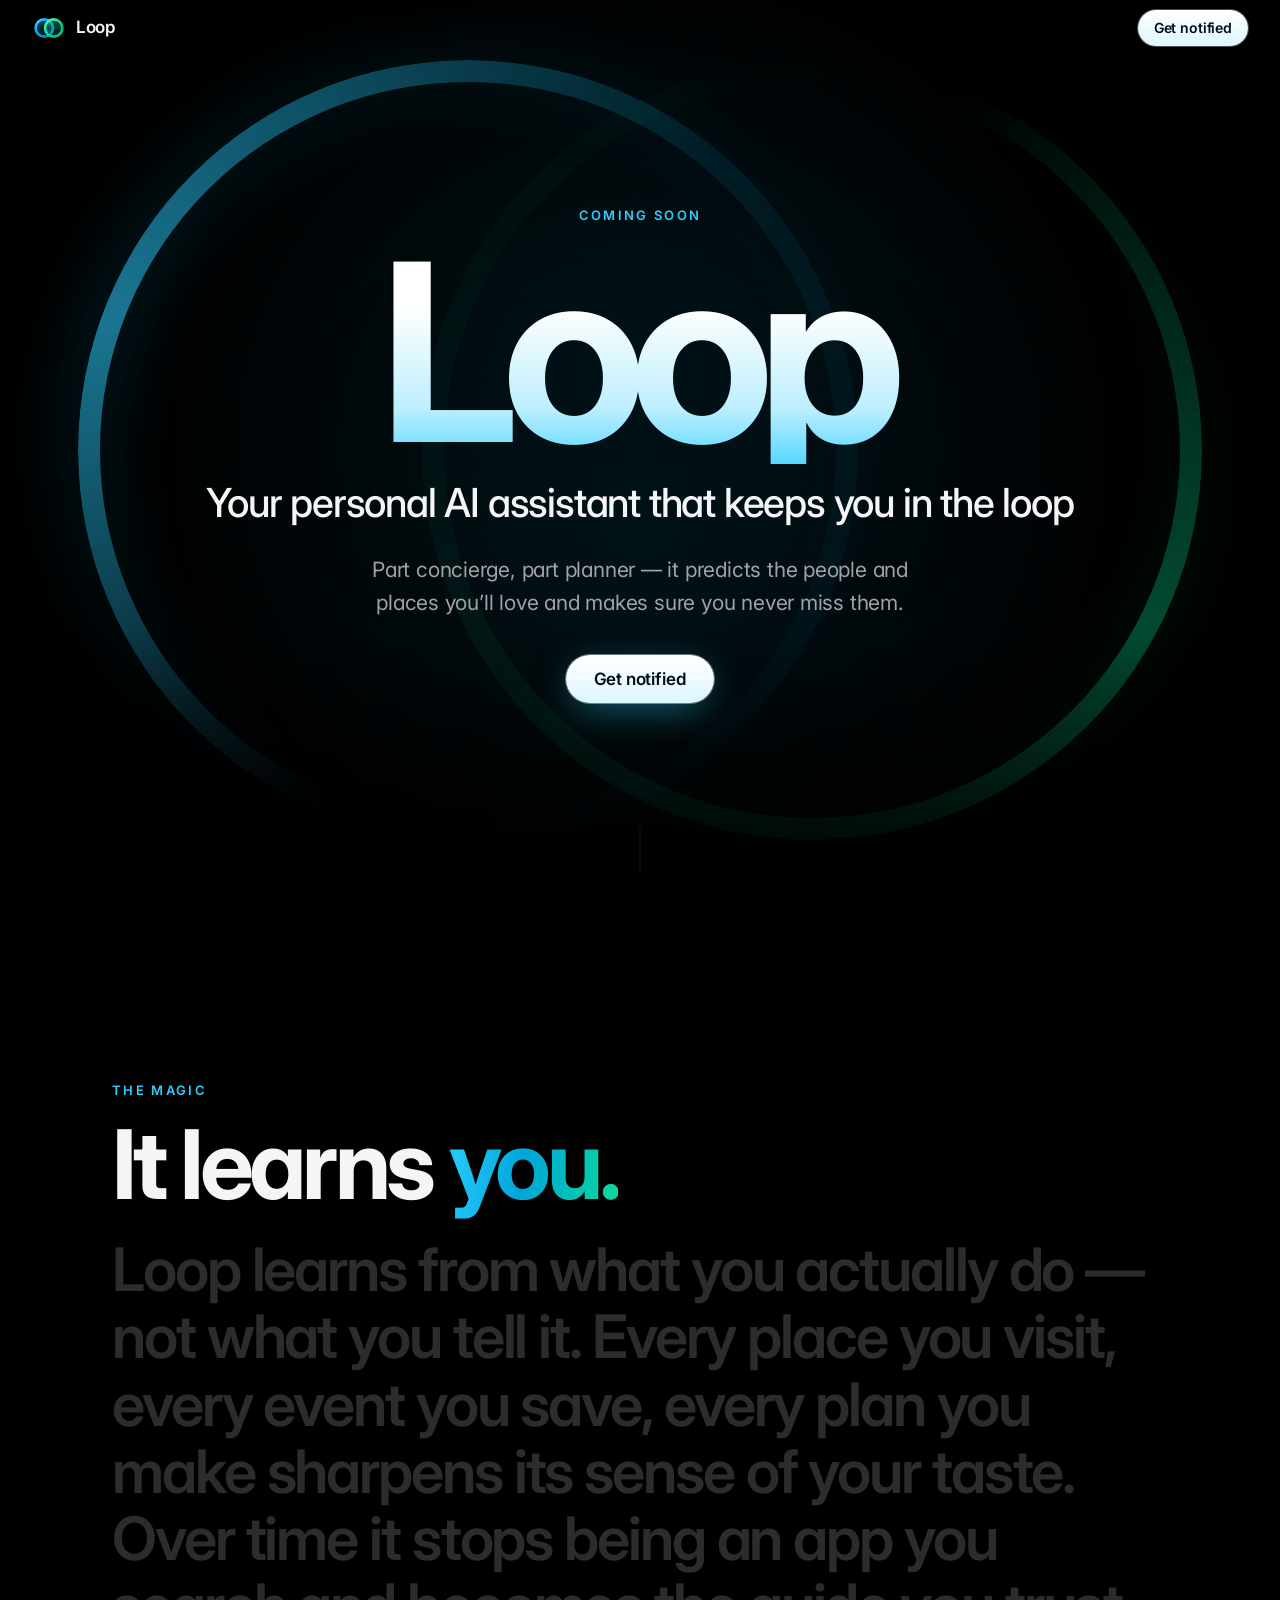
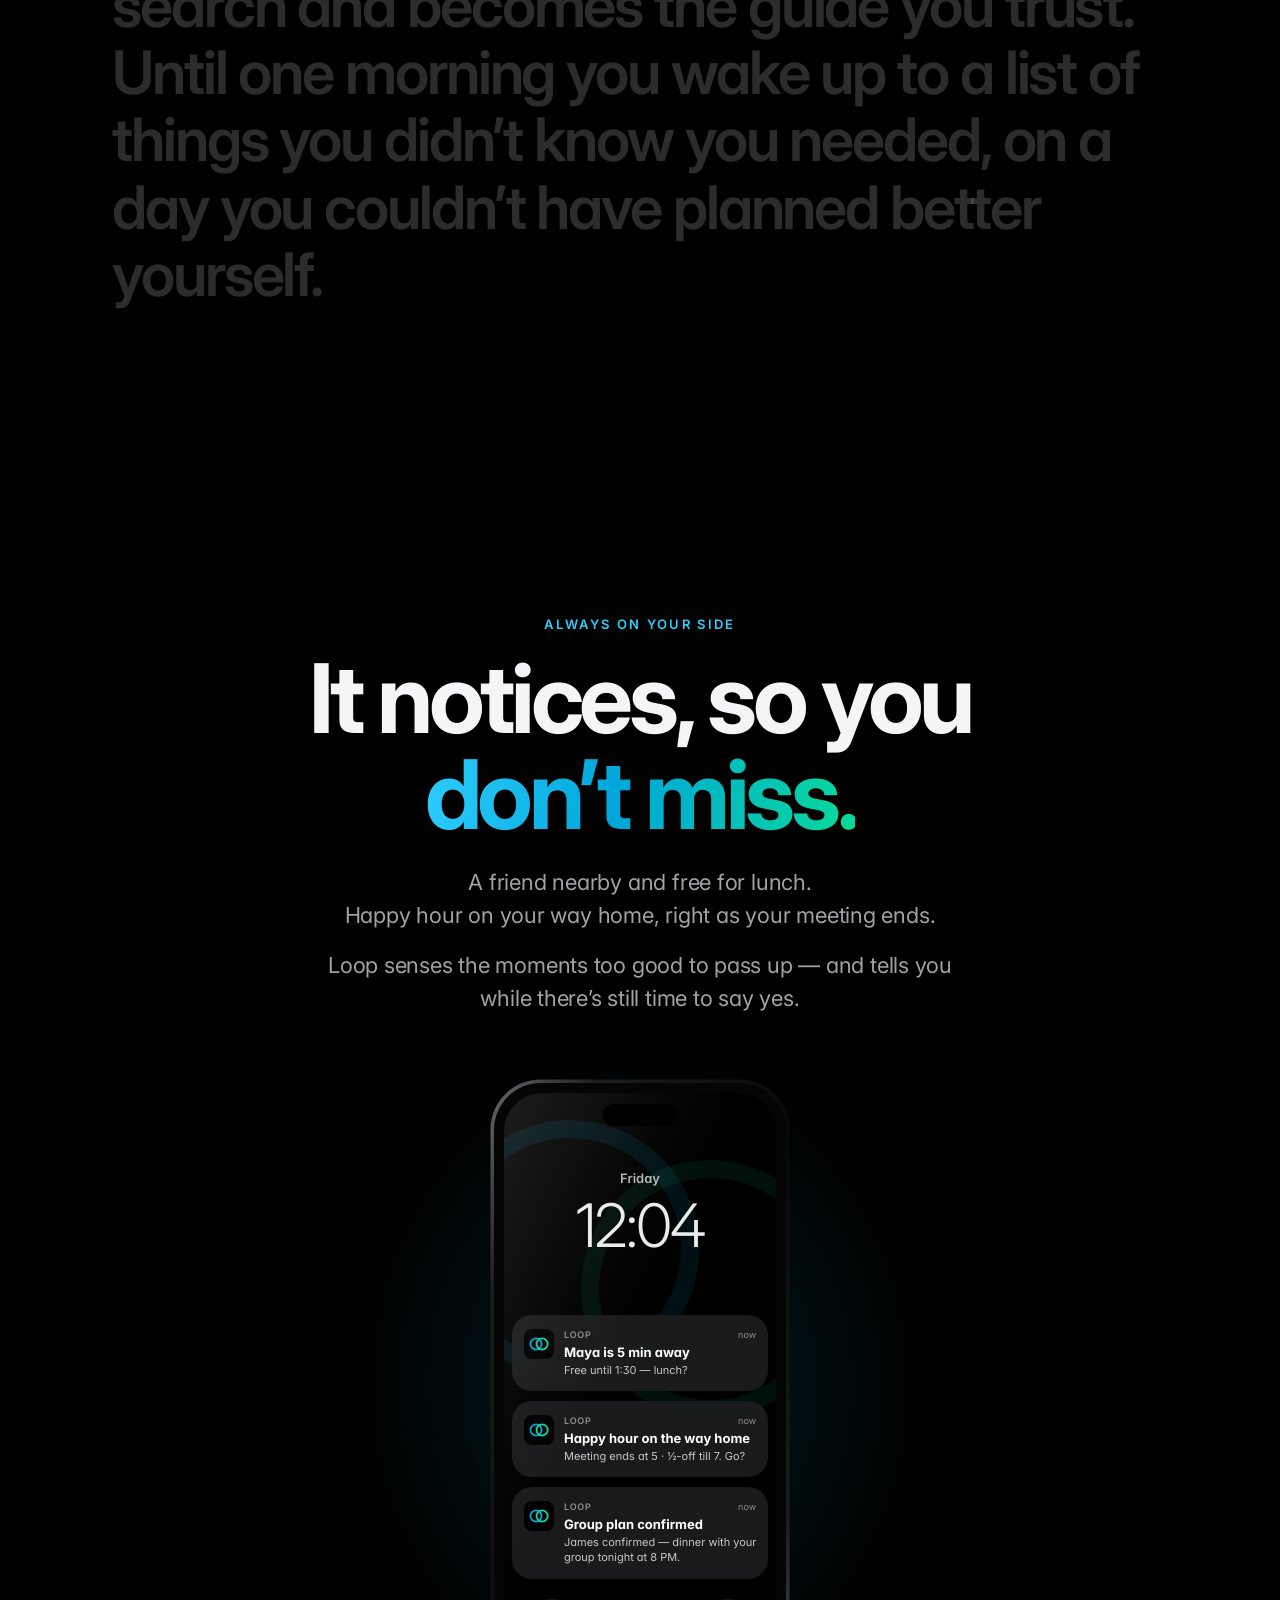
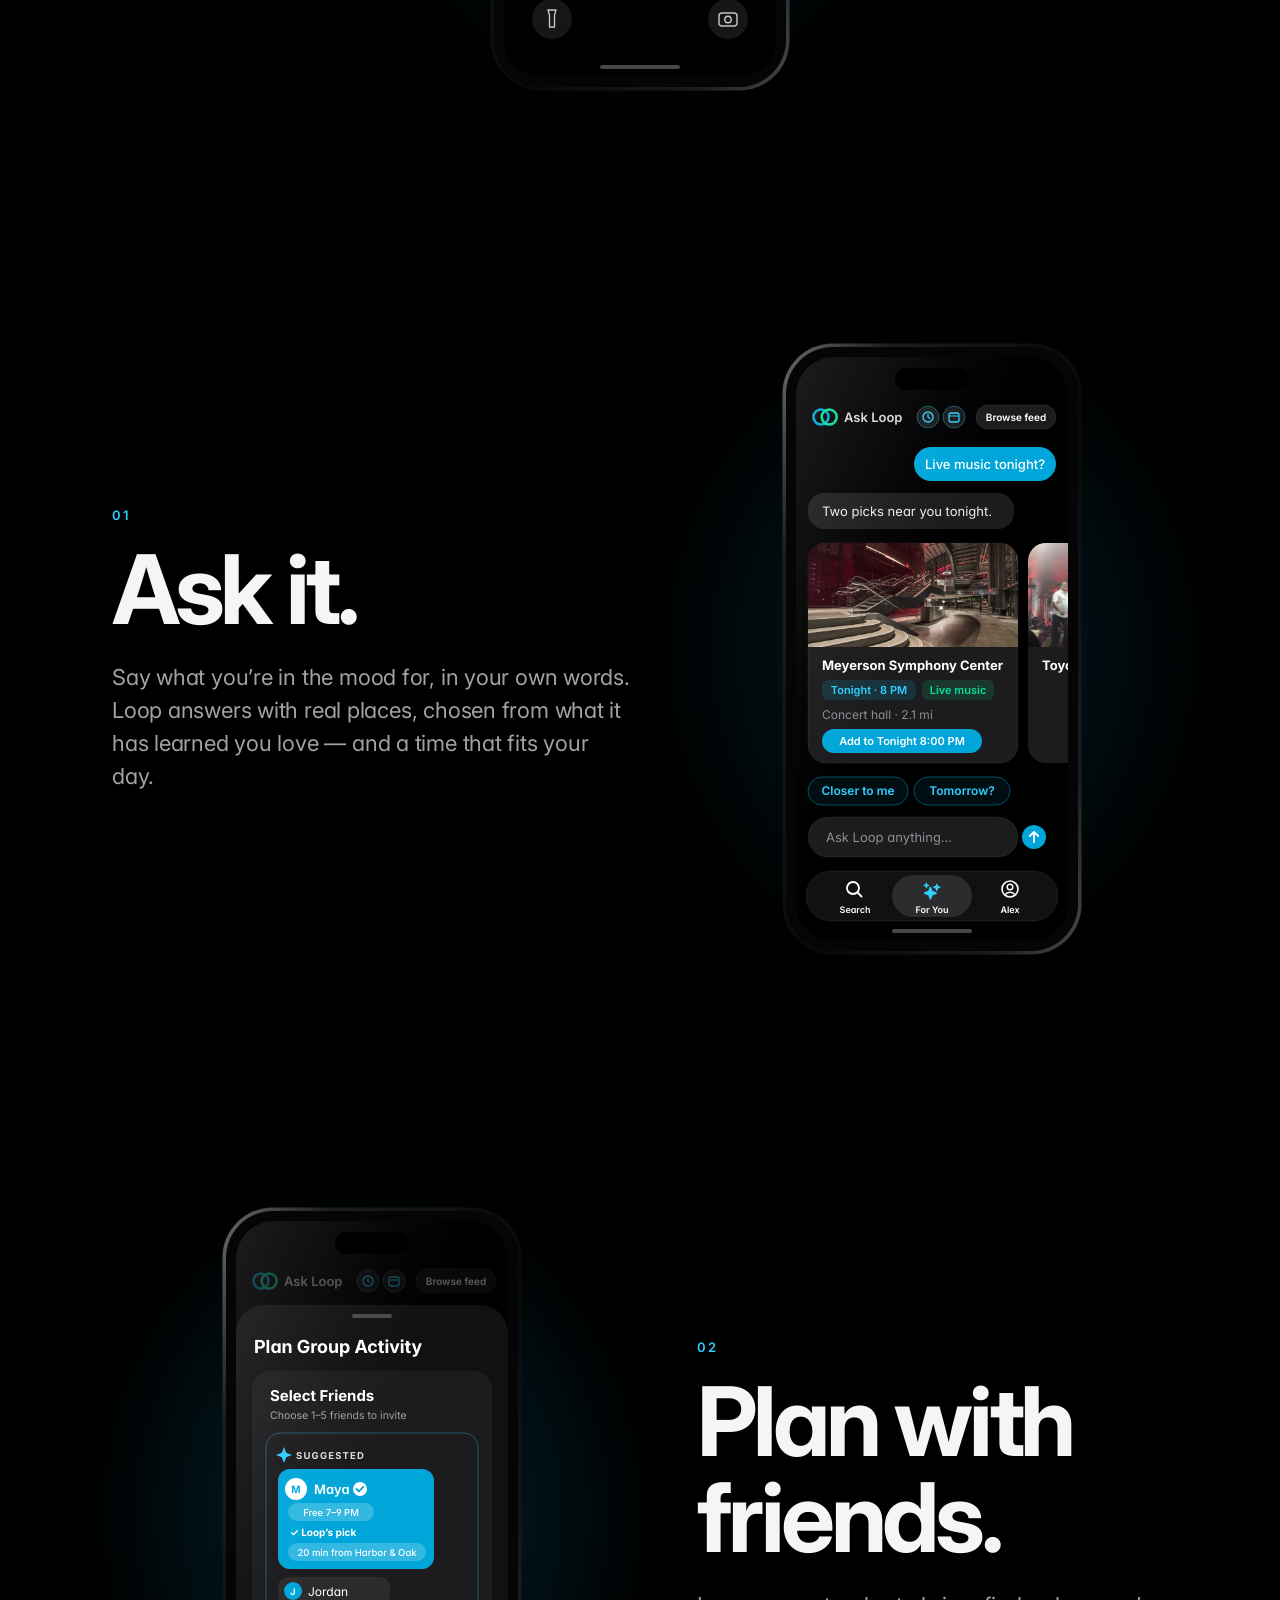
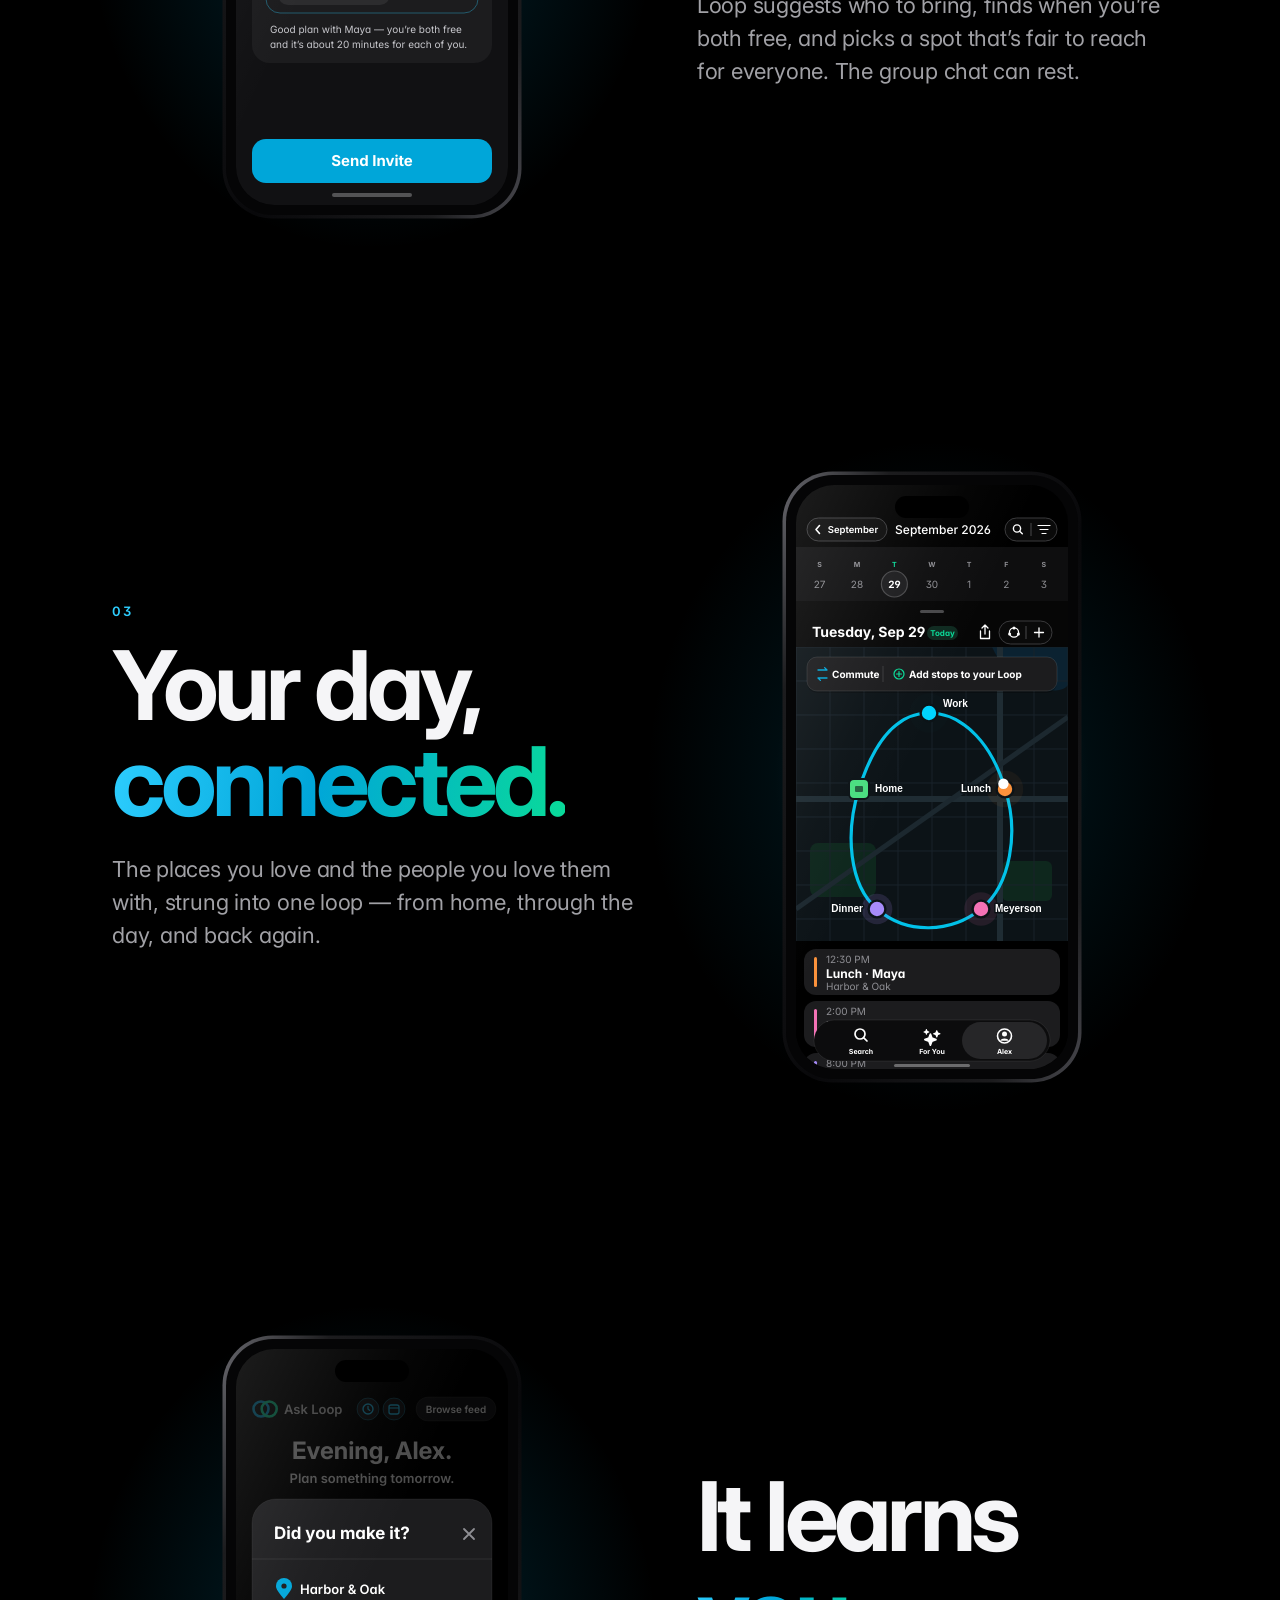
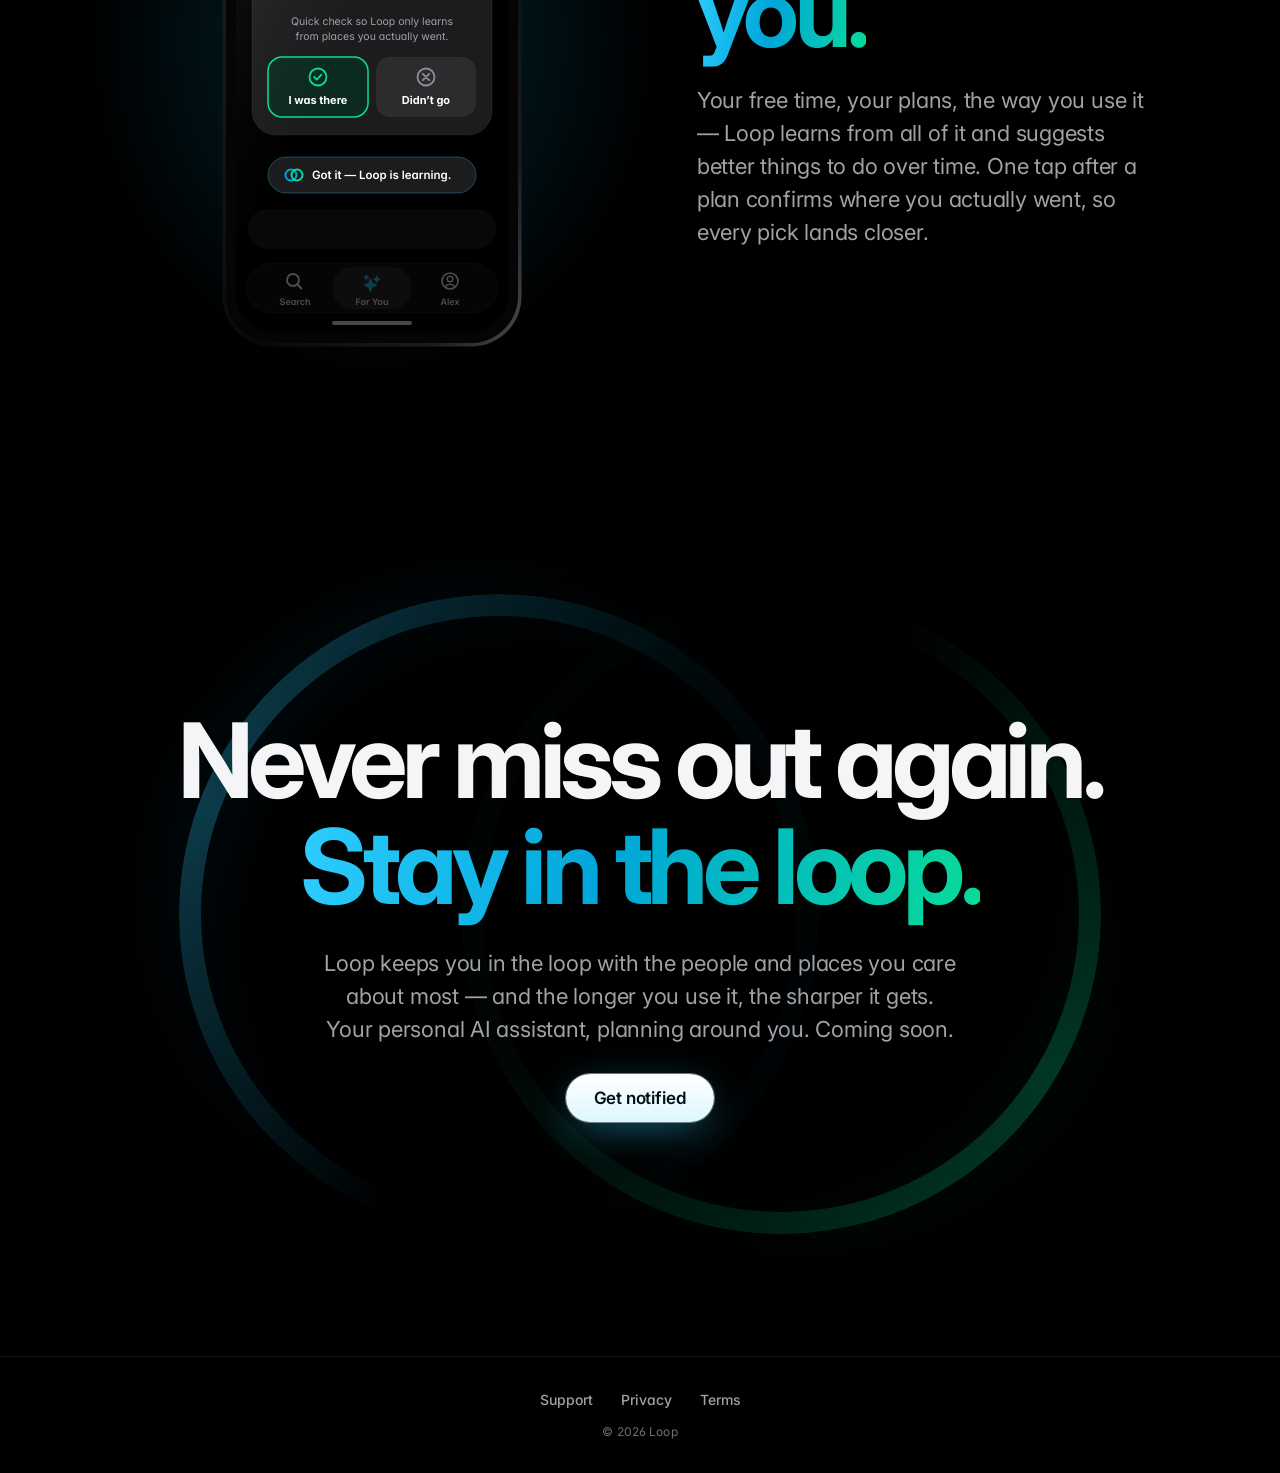
==== commit 11a3015f: "Copy: closing line drops 'ultimate AI concierge' for 'Your personal AI assistant, planning around yo" ====
--- a/index.html
+++ b/index.html
@@ -479,7 +479,7 @@
       </div>
       <div class="wrap closing-inner">
         <h2 id="close-title" class="closer reveal">Never miss out again. <span class="grad">Stay in the loop.</span></h2>
-        <p class="lede center reveal" style="--d:1">Loop keeps you in the loop with the people and places you care about most &mdash; and the longer you use it, the sharper it gets.<br>Enhance your life with the ultimate AI concierge. Coming soon.</p>
+        <p class="lede center reveal" style="--d:1">Loop keeps you in the loop with the people and places you care about most &mdash; and the longer you use it, the sharper it gets.<br>Your personal AI assistant, planning around you. Coming soon.</p>
         <div class="reveal" style="--d:2">
           <a class="pill" href="mailto:support@loopaiapp.com?subject=Notify%20me">Get notified</a>
         </div>
